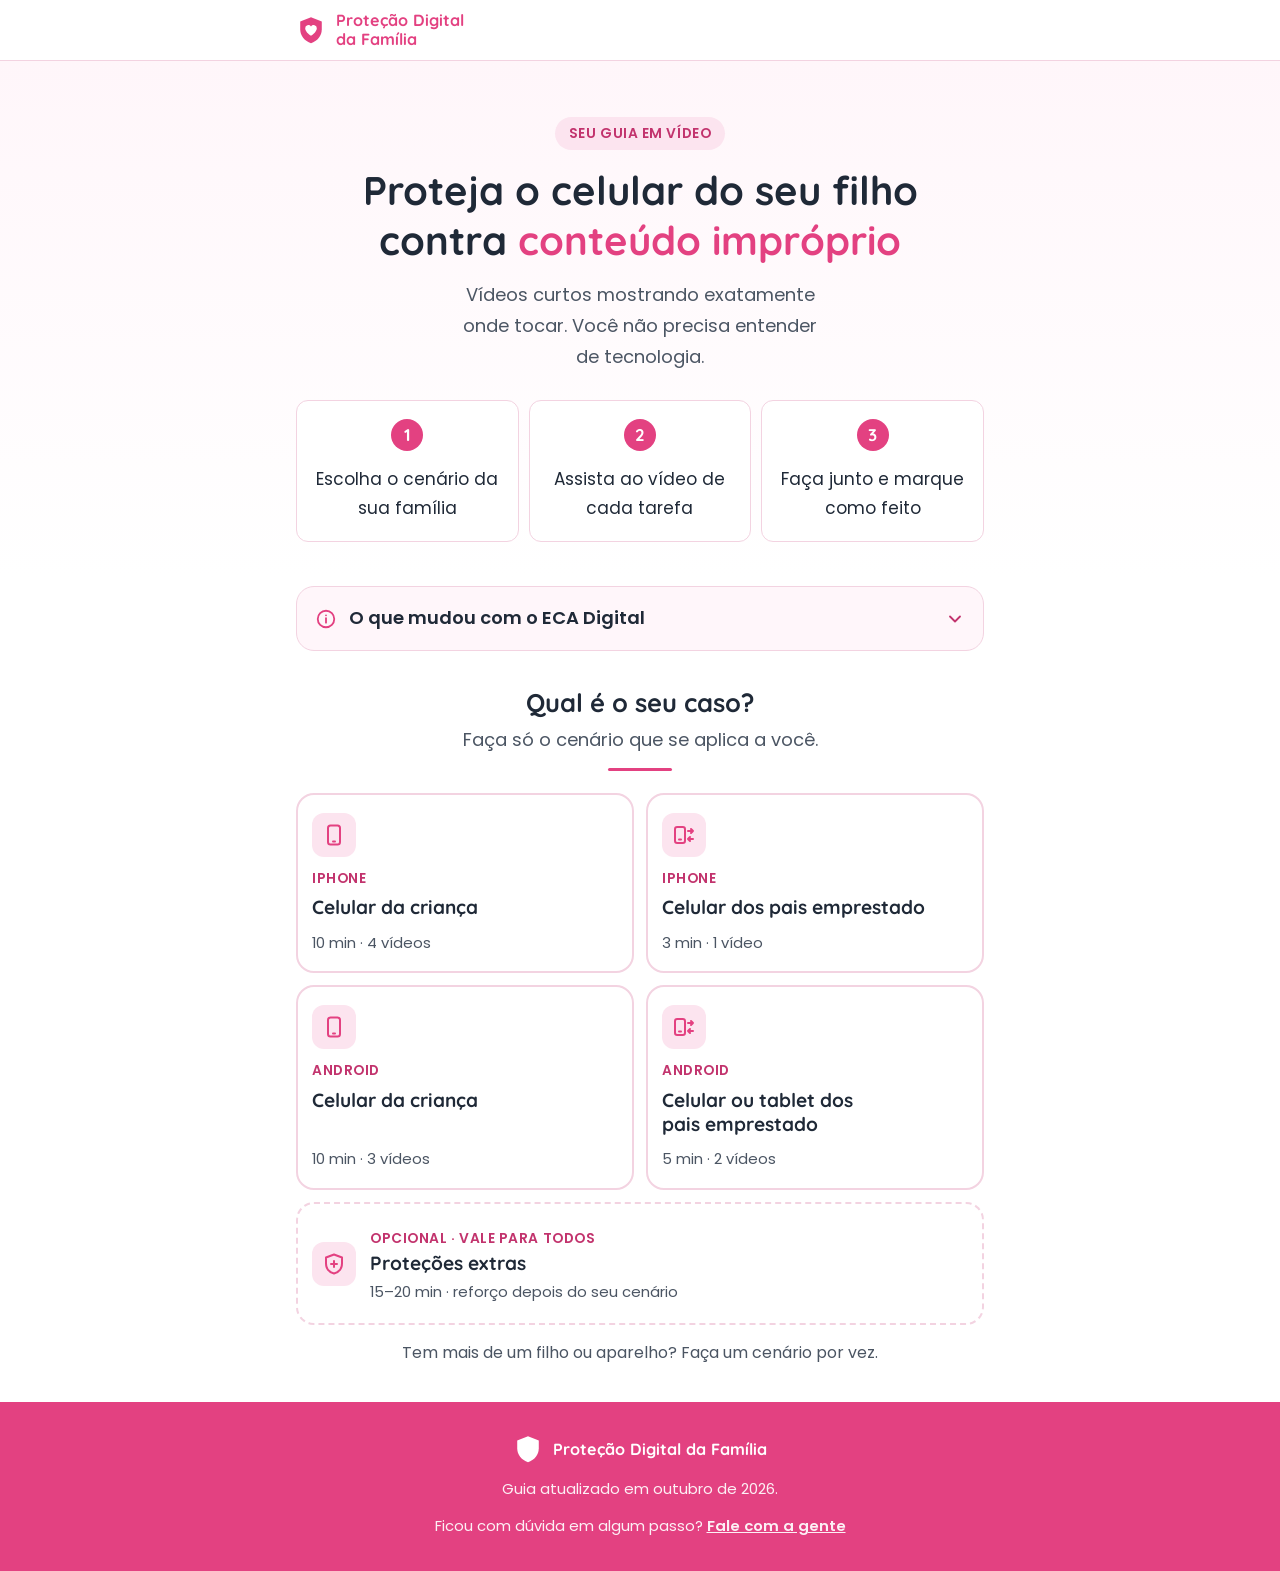
==== index.html @ d8b8e990 "reorganizando arquivos" ====
<!doctype html>
<html lang="pt-BR">
  <head>
    <meta charset="UTF-8" />
    <meta name="viewport" content="width=device-width, initial-scale=1.0" />
    <meta name="robots" content="noindex, nofollow" />
    <meta name="theme-color" content="#E34181" />
    <title>Proteção contra conteúdo impróprio no celular | Proteção Digital da Família</title>

    <script>
      document.documentElement.classList.add("js");
    </script>

    <link rel="preconnect" href="https://fonts.googleapis.com" />
    <link rel="preconnect" href="https://fonts.gstatic.com" crossorigin />
    <link
      href="https://fonts.googleapis.com/css2?family=Quicksand:wght@500;600;700&family=Poppins:wght@400;500;600&display=swap"
      rel="stylesheet"
    />
    <link rel="stylesheet" href="styles.css?v=2" />
  </head>

  <body>
    <!-- ======================================================
         Ícones (sprite) — usados via <use href="#i-...">
         ====================================================== -->
    <svg width="0" height="0" style="position: absolute" aria-hidden="true">
      <symbol id="i-marca" viewBox="0 0 32 32">
        <path d="M16 2.5 4.5 6.8v8.4c0 7.3 4.9 12.6 11.5 14.8 6.6-2.2 11.5-7.5 11.5-14.8V6.8L16 2.5z" fill="currentColor" />
        <path d="M16 22.2s-6.2-3.7-6.2-8a3.4 3.4 0 0 1 6.2-1.9 3.4 3.4 0 0 1 6.2 1.9c0 4.3-6.2 8-6.2 8z" fill="#fff" />
      </symbol>
      <symbol id="i-celular" viewBox="0 0 24 24" fill="none" stroke="currentColor" stroke-width="2" stroke-linecap="round" stroke-linejoin="round">
        <rect x="6" y="2.5" width="12" height="19" rx="2.5" /><path d="M11 18.5h2" />
      </symbol>
      <symbol id="i-emprestado" viewBox="0 0 24 24" fill="none" stroke="currentColor" stroke-width="2" stroke-linecap="round" stroke-linejoin="round">
        <rect x="3" y="4" width="10" height="16" rx="2.2" /><path d="M7 16.5h2" /><path d="M16 8h5m0 0-2-2m2 2-2 2" /><path d="M21 16h-5m0 0 2-2m-2 2 2 2" />
      </symbol>
      <symbol id="i-escudo-mais" viewBox="0 0 24 24" fill="none" stroke="currentColor" stroke-width="2" stroke-linecap="round" stroke-linejoin="round">
        <path d="M12 2.5 4 5.5v6c0 5 3.4 8.7 8 10 4.6-1.3 8-5 8-10v-6l-8-3z" /><path d="M12 9v6M9 12h6" />
      </symbol>
      <symbol id="i-escudo" viewBox="0 0 24 24" fill="none" stroke="currentColor" stroke-width="2" stroke-linecap="round" stroke-linejoin="round">
        <path d="M12 2.5 4 5.5v6c0 5 3.4 8.7 8 10 4.6-1.3 8-5 8-10v-6l-8-3z" /><path d="m8.8 12 2.2 2.2 4.2-4.4" />
      </symbol>
      <symbol id="i-relogio" viewBox="0 0 24 24" fill="none" stroke="currentColor" stroke-width="2" stroke-linecap="round" stroke-linejoin="round">
        <circle cx="12" cy="12" r="9" /><path d="M12 7v5l3 2" />
      </symbol>
      <symbol id="i-video" viewBox="0 0 24 24" fill="none" stroke="currentColor" stroke-width="2" stroke-linecap="round" stroke-linejoin="round">
        <rect x="3" y="5" width="13" height="14" rx="2.5" /><path d="m16 10 5-3v10l-5-3" />
      </symbol>
      <symbol id="i-check" viewBox="0 0 24 24" fill="none" stroke="currentColor" stroke-width="2.6" stroke-linecap="round" stroke-linejoin="round">
        <path d="M5 12.5l4.5 4.5L19 7.5" />
      </symbol>
      <symbol id="i-voltar" viewBox="0 0 24 24" fill="none" stroke="currentColor" stroke-width="2.2" stroke-linecap="round" stroke-linejoin="round">
        <path d="M15 18l-6-6 6-6" />
      </symbol>
      <symbol id="i-baixo" viewBox="0 0 24 24" fill="none" stroke="currentColor" stroke-width="2.2" stroke-linecap="round" stroke-linejoin="round">
        <path d="m6 9 6 6 6-6" />
      </symbol>
      <symbol id="i-direita" viewBox="0 0 24 24" fill="none" stroke="currentColor" stroke-width="2.2" stroke-linecap="round" stroke-linejoin="round">
        <path d="M5 12h14m0 0-6-6m6 6-6 6" />
      </symbol>
      <symbol id="i-info" viewBox="0 0 24 24" fill="none" stroke="currentColor" stroke-width="2" stroke-linecap="round" stroke-linejoin="round">
        <circle cx="12" cy="12" r="9" /><path d="M12 11v5M12 8h.01" />
      </symbol>
      <symbol id="i-alerta" viewBox="0 0 24 24" fill="none" stroke="currentColor" stroke-width="2" stroke-linecap="round" stroke-linejoin="round">
        <path d="M10.3 3.9 2.4 18a2 2 0 0 0 1.7 3h15.8a2 2 0 0 0 1.7-3L13.7 3.9a2 2 0 0 0-3.4 0z" /><path d="M12 9v4M12 17h.01" />
      </symbol>
      <symbol id="i-conversa" viewBox="0 0 24 24" fill="none" stroke="currentColor" stroke-width="2" stroke-linecap="round" stroke-linejoin="round">
        <path d="M21 12a8 8 0 0 1-11.6 7.1L4 20.5l1.4-5A8 8 0 1 1 21 12z" />
      </symbol>
      <symbol id="i-lista" viewBox="0 0 24 24" fill="none" stroke="currentColor" stroke-width="2" stroke-linecap="round" stroke-linejoin="round">
        <path d="M9 6h11M9 12h11M9 18h11" /><path d="m3.5 6 1 1 2-2M3.5 12l1 1 2-2M3.5 18l1 1 2-2" />
      </symbol>
    </svg>

    <!-- ======================================================
         Topo
         ====================================================== -->
    <header class="topo">
      <div class="container">
        <a class="marca" href="#inicio" aria-label="Proteção Digital da Família — início">
          <svg aria-hidden="true"><use href="#i-marca" /></svg>
          <span>Proteção Digital<br />da Família</span>
        </a>
        <a class="topo-link" href="#escolha">Trocar cenário</a>
      </div>
    </header>

    <main id="inicio">
      <!-- ======================================================
           Abertura
           ====================================================== -->
      <section class="abertura">
        <div class="container">
          <span class="selo">Seu guia em vídeo</span>
          <h1>Proteja o celular do seu filho contra <em>conteúdo impróprio</em></h1>
          <p class="lead">
            Vídeos curtos mostrando exatamente onde tocar. Você não precisa
            entender de tecnologia.
          </p>

          <ol class="como-funciona">
            <li><span class="num">1</span><span>Escolha o cenário da sua família</span></li>
            <li><span class="num">2</span><span>Assista ao vídeo de cada tarefa</span></li>
            <li><span class="num">3</span><span>Faça junto e marque como feito</span></li>
          </ol>
        </div>
      </section>

      <!-- ======================================================
           Nota ECA Digital
           ====================================================== -->
      <div class="container">
        <details class="nota">
          <summary>
            <svg class="ico" aria-hidden="true"><use href="#i-info" /></svg>
            O que mudou com o ECA Digital
            <svg class="seta" aria-hidden="true"><use href="#i-baixo" /></svg>
          </summary>
          <div class="nota-corpo">
            <p>
              Desde março de 2026, a Lei 15.211/2025 (ECA Digital) exige que
              lojas de apps e sistemas operacionais peçam a idade na criação da
              conta e obriguem a autorização dos pais para downloads feitos por
              menores.
            </p>
            <p>
              Por isso a Apple, o Google e os apps deste guia lançaram tantos
              controles novos. Os passos aqui já refletem essas mudanças, mas os
              menus continuam evoluindo. Se algo estiver diferente no seu
              aparelho, procure pelo nome da opção.
            </p>
          </div>
        </details>
      </div>

      <!-- ======================================================
           Escolha do cenário
           ====================================================== -->
      <section class="secao" id="escolha">
        <div class="container">
          <div class="secao-titulo">
            <h2>Qual é o seu caso?</h2>
            <p>Faça só o cenário que se aplica a você.</p>
            <div class="divisor"></div>
          </div>

          <nav class="cenarios" aria-label="Cenários">
            <a class="cenario-card" href="#iphone-crianca" aria-current="false">
              <span class="feito-tag">Concluído</span>
              <span class="aparelho"><svg aria-hidden="true"><use href="#i-celular" /></svg></span>
              <span class="rotulo">iPhone</span>
              <h3>Celular da criança</h3>
              <span class="meta">10 min · 4 vídeos</span>
            </a>
            <a class="cenario-card" href="#iphone-emprestado" aria-current="false">
              <span class="feito-tag">Concluído</span>
              <span class="aparelho"><svg aria-hidden="true"><use href="#i-emprestado" /></svg></span>
              <span class="rotulo">iPhone</span>
              <h3>Celular dos pais emprestado</h3>
              <span class="meta">3 min · 1 vídeo</span>
            </a>
            <a class="cenario-card" href="#android-crianca" aria-current="false">
              <span class="feito-tag">Concluído</span>
              <span class="aparelho"><svg aria-hidden="true"><use href="#i-celular" /></svg></span>
              <span class="rotulo">Android</span>
              <h3>Celular da criança</h3>
              <span class="meta">10 min · 3 vídeos</span>
            </a>
            <a class="cenario-card" href="#android-emprestado" aria-current="false">
              <span class="feito-tag">Concluído</span>
              <span class="aparelho"><svg aria-hidden="true"><use href="#i-emprestado" /></svg></span>
              <span class="rotulo">Android</span>
              <h3>Celular ou tablet dos pais emprestado</h3>
              <span class="meta">5 min · 2 vídeos</span>
            </a>
            <a class="cenario-card extras" href="#extras" aria-current="false">
              <span class="feito-tag">Concluído</span>
              <span class="aparelho"><svg aria-hidden="true"><use href="#i-escudo-mais" /></svg></span>
              <div>
                <span class="rotulo">Opcional · vale para todos</span>
                <h3>Proteções extras</h3>
                <span class="meta">15–20 min · reforço depois do seu cenário</span>
              </div>
            </a>
          </nav>

          <p class="dica-escolha">
            Tem mais de um filho ou aparelho? Faça um cenário por vez.
          </p>
        </div>
      </section>

      <!-- ======================================================
           CENÁRIO 1 — iPhone da criança
           ====================================================== -->
      <section class="cenario" id="iphone-crianca" aria-labelledby="t-c1">
        <div class="container">
          <div class="cenario-cabecalho">
            <a class="voltar" href="#escolha"><svg aria-hidden="true"><use href="#i-voltar" /></svg>Trocar de cenário</a>
            <p class="rotulo">Cenário 1 · iPhone</p>
            <h2 id="t-c1">O iPhone é da criança</h2>
            <div class="chips">
              <span class="chip"><svg aria-hidden="true"><use href="#i-relogio" /></svg>10 minutos</span>
              <span class="chip"><svg aria-hidden="true"><use href="#i-video" /></svg>4 vídeos</span>
            </div>
          </div>

          <div class="progresso">
            <div class="progresso-topo"><span>Seu progresso</span><span class="conta">0 de 4 tarefas</span></div>
            <div class="barra" role="progressbar" aria-label="Progresso do cenário" aria-valuemin="0" aria-valuemax="100" aria-valuenow="0"><span></span></div>
          </div>

          <div class="caixa protegido">
            <h3><svg aria-hidden="true"><use href="#i-escudo" /></svg>O que será protegido</h3>
            <ul class="lista-check">
              <li><strong>Navegador:</strong> Safari e qualquer outro instalado bloqueiam sites adultos, sem aba anônima</li>
              <li><strong>Navegador dentro de outros apps:</strong> links abertos por dentro de apps também são filtrados</li>
              <li><strong>App Store:</strong> só aparece o que é da faixa etária da criança</li>
              <li><strong>Mensagens, FaceTime, AirDrop e Fotos:</strong> nudez desfocada automaticamente</li>
              <li><strong>YouTube:</strong> só conteúdo que você aprovou</li>
            </ul>
          </div>

          <div class="tarefas">
            <!-- Tarefa 1 -->
            <article class="tarefa" data-id="c1-t1">
              <div class="tarefa-topo">
                <span class="tarefa-num">1</span>
                <div>
                  <h3>Ativar o Tempo de Uso como aparelho de criança</h3>
                  <p class="sub">No iPhone da criança</p>
                </div>
              </div>
              <div class="tarefa-corpo">
                <div class="video" data-video-id="" data-titulo="Ativar o Tempo de Uso"></div>
                <div>
                  <p class="caminho">Onde fica</p>
                  <div class="trilha"><span>Ajustes</span><i>›</i><span>Tempo de Uso</span></div>
                  <ol class="passos">
                    <li>Toque em <strong>Ativar Tempo de Uso</strong> › <strong>Continuar</strong> e escolha <strong>“Esse iPhone é de uma criança”</strong>.</li>
                    <li>Informe a idade da criança. O iPhone já aplica restrições automáticas para essa idade.</li>
                    <li>Crie um <strong>Código do Tempo de Uso</strong> diferente da senha de desbloqueio e informe o seu Apple ID para recuperação.</li>
                  </ol>
                  <div class="aviso">
                    <svg aria-hidden="true"><use href="#i-alerta" /></svg>
                    <span>Guarde o código num lugar que só você acessa. Se a criança souber, ela consegue desfazer tudo.</span>
                  </div>
                  <button class="btn-feito" type="button" aria-pressed="false">
                    <svg aria-hidden="true"><use href="#i-check" /></svg><span class="txt">Marcar como feito</span>
                  </button>
                </div>
              </div>
            </article>

            <!-- Tarefa 2 -->
            <article class="tarefa" data-id="c1-t2">
              <div class="tarefa-topo">
                <span class="tarefa-num">2</span>
                <div>
                  <h3>Bloquear sites adultos e limitar a App Store</h3>
                  <p class="sub">No iPhone da criança</p>
                </div>
              </div>
              <div class="tarefa-corpo">
                <div class="video" data-video-id="" data-titulo="Bloquear sites adultos e limitar a App Store"></div>
                <div>
                  <p class="caminho">Onde fica</p>
                  <div class="trilha"><span>Ajustes</span><i>›</i><span>Tempo de Uso</span><i>›</i><span>Restrições de Conteúdo e Privacidade</span></div>
                  <ol class="passos">
                    <li>Ative <strong>Restrições de Conteúdo e Privacidade</strong>.</li>
                    <li>Entre em <strong>Restrições de Conteúdo</strong> › <strong>Conteúdo da Web</strong> e escolha <strong>Limitar Sites Adultos</strong>. Isso também desativa a navegação privada e vale para o sistema todo.</li>
                    <li>Se quiser bloquear um site específico, adicione em <strong>Nunca Permitir</strong>.</li>
                    <li>Ainda em Restrições de Conteúdo, defina a classificação de <strong>Filmes, TV, Apps e Livros</strong> pela idade da criança.</li>
                  </ol>
                  <button class="btn-feito" type="button" aria-pressed="false">
                    <svg aria-hidden="true"><use href="#i-check" /></svg><span class="txt">Marcar como feito</span>
                  </button>
                </div>
              </div>
            </article>

            <!-- Tarefa 3 -->
            <article class="tarefa" data-id="c1-t3">
              <div class="tarefa-topo">
                <span class="tarefa-num">3</span>
                <div>
                  <h3>Confirmar a Segurança na Comunicação</h3>
                  <p class="sub">No iPhone da criança</p>
                </div>
              </div>
              <div class="tarefa-corpo">
                <div class="video" data-video-id="" data-titulo="Confirmar a Segurança na Comunicação"></div>
                <div>
                  <p class="caminho">Onde fica</p>
                  <div class="trilha"><span>Ajustes</span><i>›</i><span>Tempo de Uso</span><i>›</i><span>Segurança na Comunicação</span></div>
                  <ol class="passos">
                    <li>Confira se a opção está <strong>ativada</strong>. Ela já vem ligada para menores de 18 anos, mas vale confirmar.</li>
                    <li>Com ela ativa, fotos e vídeos com nudez chegam <strong>desfocados</strong> em Mensagens, FaceTime, AirDrop e Álbuns Compartilhados.</li>
                  </ol>
                  <p class="sub" style="margin-top: 12px">A análise acontece no próprio iPhone. Nenhuma imagem é enviada para a Apple.</p>
                  <button class="btn-feito" type="button" aria-pressed="false">
                    <svg aria-hidden="true"><use href="#i-check" /></svg><span class="txt">Marcar como feito</span>
                  </button>
                </div>
              </div>
            </article>

            <!-- Tarefa 4 -->
            <article class="tarefa" data-id="c1-t4">
              <div class="tarefa-topo">
                <span class="tarefa-num">4</span>
                <div>
                  <h3>Configurar o YouTube Kids</h3>
                  <p class="sub">Recomendado para crianças de 5 a 8 anos</p>
                </div>
              </div>
              <div class="tarefa-corpo">
                <div class="video" data-video-id="" data-titulo="Configurar o YouTube Kids no iPhone"></div>
                <div>
                  <p class="caminho">Onde fica</p>
                  <div class="trilha"><span>App YouTube Kids</span><i>›</i><span>Cadeado</span><i>›</i><span>Configurações</span></div>
                  <ol class="passos">
                    <li>Baixe o <strong>YouTube Kids</strong> e crie o perfil da criança ligado à sua conta Google.</li>
                    <li>Escolha o nível de conteúdo: <strong>Pré-escolar</strong> ou <strong>Crianças menores</strong>.</li>
                    <li>Toque no <strong>cadeado</strong> no rodapé e confirme com a senha da sua conta.</li>
                    <li>Ative <strong>Somente Conteúdo Aprovado</strong>.</li>
                    <li>Vá em <strong>Conteúdo Aprovado</strong>, toque em <strong>+</strong> e adicione os canais e vídeos que você conhece e confia.</li>
                  </ol>
                  <div class="aviso">
                    <svg aria-hidden="true"><use href="#i-alerta" /></svg>
                    <span>Não pule o último passo. Sem canais aprovados, a lista fica vazia e a criança não vê nada.</span>
                  </div>
                  <p class="sub" style="margin-top: 12px">
                    Se a criança usa o YouTube comum: toque no perfil › Configurações › ative o <strong>Modo Restrito</strong>. Repita em cada navegador que ela usar.
                  </p>
                  <button class="btn-feito" type="button" aria-pressed="false">
                    <svg aria-hidden="true"><use href="#i-check" /></svg><span class="txt">Marcar como feito</span>
                  </button>
                </div>
              </div>
            </article>
          </div>

          <div class="caixa checklist">
            <h3><svg aria-hidden="true"><use href="#i-lista" /></svg>Teste se funcionou</h3>
            <p>Leva 2 minutos. Marque cada teste depois de fazer.</p>
            <label class="teste"><input type="checkbox" data-id="c1-c1" /><span>Abra o Safari e pesquise um termo adulto. A página deve ser bloqueada.</span></label>
            <label class="teste"><input type="checkbox" data-id="c1-c2" /><span>Se houver outro navegador instalado (ex.: Chrome), faça o mesmo teste nele.</span></label>
            <label class="teste"><input type="checkbox" data-id="c1-c3" /><span>Abra o YouTube e confira se só aparece conteúdo aprovado ou restrito.</span></label>
            <label class="teste"><input type="checkbox" data-id="c1-c4" /><span>Abra a App Store e veja se os apps estão limitados pela idade.</span></label>
            <label class="teste"><input type="checkbox" data-id="c1-c5" /><span>Confirme que o Código do Tempo de Uso está guardado só com você.</span></label>
          </div>

          <div class="caixa conversa">
            <h3><svg aria-hidden="true"><use href="#i-conversa" /></svg>O que isso não resolve sozinho</h3>
            <p>Nenhum filtro é 100% infalível. A configuração reduz muito o risco, mas não substitui a conversa. Uma frase simples já abre o caminho:</p>
            <p class="fala">“Se um dia aparecer alguma coisa estranha na tela, você não fez nada de errado. É só me mostrar, tá?”</p>
            <p>Assim a criança não sente que precisa esconder algo que escapou do filtro.</p>
          </div>

          <div class="parabens" role="status">
            <h3>iPhone protegido!</h3>
            <p>Você concluiu todas as tarefas deste cenário.</p>
          </div>

          <div class="proximo">
            <a class="btn" href="#extras">Ver proteções extras<svg aria-hidden="true"><use href="#i-direita" /></svg></a>
            <p>Opcional: reforça a proteção em assistentes de voz, apps de IA e mais.</p>
          </div>
        </div>
      </section>

      <!-- ======================================================
           CENÁRIO 2 — iPhone dos pais emprestado
           ====================================================== -->
      <section class="cenario" id="iphone-emprestado" aria-labelledby="t-c2">
        <div class="container">
          <div class="cenario-cabecalho">
            <a class="voltar" href="#escolha"><svg aria-hidden="true"><use href="#i-voltar" /></svg>Trocar de cenário</a>
            <p class="rotulo">Cenário 2 · iPhone</p>
            <h2 id="t-c2">A criança usa o seu iPhone de vez em quando</h2>
            <div class="chips">
              <span class="chip"><svg aria-hidden="true"><use href="#i-relogio" /></svg>3 minutos</span>
              <span class="chip"><svg aria-hidden="true"><use href="#i-video" /></svg>1 vídeo</span>
            </div>
          </div>

          <div class="progresso">
            <div class="progresso-topo"><span>Seu progresso</span><span class="conta">0 de 1 tarefa</span></div>
            <div class="barra" role="progressbar" aria-label="Progresso do cenário" aria-valuemin="0" aria-valuemax="100" aria-valuenow="0"><span></span></div>
          </div>

          <div class="caixa protegido">
            <h3><svg aria-hidden="true"><use href="#i-escudo" /></svg>O que será protegido</h3>
            <ul class="lista-check">
              <li>A criança fica <strong>travada dentro de um único app</strong> e não consegue sair navegando pelo resto do seu celular.</li>
            </ul>
          </div>

          <div class="tarefas">
            <article class="tarefa" data-id="c2-t1">
              <div class="tarefa-topo">
                <span class="tarefa-num">1</span>
                <div>
                  <h3>Ativar e usar o Acesso Guiado</h3>
                  <p class="sub">No seu iPhone</p>
                </div>
              </div>
              <div class="tarefa-corpo">
                <div class="video" data-video-id="" data-titulo="Ativar e usar o Acesso Guiado"></div>
                <div>
                  <p class="caminho">Onde fica</p>
                  <div class="trilha"><span>Ajustes</span><i>›</i><span>Acessibilidade</span><i>›</i><span>Acesso Guiado</span></div>
                  <ol class="passos">
                    <li>Ative o <strong>Acesso Guiado</strong> e defina um código.</li>
                    <li>Abra o app que a criança vai usar (ex.: YouTube Kids já configurado).</li>
                    <li>Aperte o <strong>botão lateral 3 vezes</strong> e toque em <strong>Iniciar</strong>. Pronto: o iPhone fica preso naquele app.</li>
                    <li>Para sair, aperte o botão lateral 3 vezes de novo e digite o código.</li>
                  </ol>
                  <div class="aviso">
                    <svg aria-hidden="true"><use href="#i-alerta" /></svg>
                    <span>Escolha um app já configurado com segurança, nunca o YouTube comum sem filtro.</span>
                  </div>
                  <button class="btn-feito" type="button" aria-pressed="false">
                    <svg aria-hidden="true"><use href="#i-check" /></svg><span class="txt">Marcar como feito</span>
                  </button>
                </div>
              </div>
            </article>
          </div>

          <div class="caixa checklist">
            <h3><svg aria-hidden="true"><use href="#i-lista" /></svg>Teste se funcionou</h3>
            <p>Marque cada teste depois de fazer.</p>
            <label class="teste"><input type="checkbox" data-id="c2-c1" /><span>Com o Acesso Guiado ligado, tente sair do app pelo botão ou pelo gesto. Ele não deve sair.</span></label>
            <label class="teste"><input type="checkbox" data-id="c2-c2" /><span>Confira se o app escolhido já está com o conteúdo filtrado.</span></label>
          </div>

          <div class="caixa conversa">
            <h3><svg aria-hidden="true"><use href="#i-conversa" /></svg>O que isso não resolve sozinho</h3>
            <p>O Acesso Guiado impede a criança de trocar de app, mas não filtra o que aparece dentro do app escolhido. Por isso ele só protege de verdade quando o app já está configurado, como o YouTube Kids do Cenário 1.</p>
          </div>

          <div class="caixa dica">
            <h3><svg aria-hidden="true"><use href="#i-info" /></svg>Antes de emprestar</h3>
            <p>Avise a criança do combinado. Assim ela não estranha quando o celular não deixar sair do app:</p>
            <p class="fala">“Vou deixar só esse joguinho aberto pra você, tá? Se quiser outra coisa, me chama.”</p>
          </div>

          <div class="parabens" role="status">
            <h3>Pronto para emprestar!</h3>
            <p>Você concluiu a tarefa deste cenário.</p>
          </div>

          <div class="proximo">
            <a class="btn" href="#extras">Ver proteções extras<svg aria-hidden="true"><use href="#i-direita" /></svg></a>
            <p>Opcional: reforça a proteção em assistentes de voz, apps de IA e mais.</p>
          </div>
        </div>
      </section>

      <!-- ======================================================
           CENÁRIO 3 — Android da criança
           ====================================================== -->
      <section class="cenario" id="android-crianca" aria-labelledby="t-c3">
        <div class="container">
          <div class="cenario-cabecalho">
            <a class="voltar" href="#escolha"><svg aria-hidden="true"><use href="#i-voltar" /></svg>Trocar de cenário</a>
            <p class="rotulo">Cenário 3 · Android</p>
            <h2 id="t-c3">O Android é da criança</h2>
            <div class="chips">
              <span class="chip"><svg aria-hidden="true"><use href="#i-relogio" /></svg>10 minutos</span>
              <span class="chip"><svg aria-hidden="true"><use href="#i-video" /></svg>3 vídeos</span>
            </div>
          </div>

          <div class="progresso">
            <div class="progresso-topo"><span>Seu progresso</span><span class="conta">0 de 3 tarefas</span></div>
            <div class="barra" role="progressbar" aria-label="Progresso do cenário" aria-valuemin="0" aria-valuemax="100" aria-valuenow="0"><span></span></div>
          </div>

          <div class="caixa protegido">
            <h3><svg aria-hidden="true"><use href="#i-escudo" /></svg>O que será protegido</h3>
            <ul class="lista-check">
              <li><strong>Chrome:</strong> bloqueia sites explícitos</li>
              <li><strong>Busca do Google:</strong> SafeSearch travado</li>
              <li><strong>Play Store:</strong> classificação por idade e sua aprovação para cada download</li>
              <li><strong>YouTube:</strong> só conteúdo que você aprovou</li>
            </ul>
          </div>

          <div class="tarefas">
            <article class="tarefa" data-id="c3-t1">
              <div class="tarefa-topo">
                <span class="tarefa-num">1</span>
                <div>
                  <h3>Ligar o celular da criança ao Family Link</h3>
                  <p class="sub">No Android da criança</p>
                </div>
              </div>
              <div class="tarefa-corpo">
                <div class="video" data-video-id="" data-titulo="Ligar o celular da criança ao Family Link"></div>
                <div>
                  <p class="caminho">Onde fica</p>
                  <div class="trilha"><span>Configurações</span><i>›</i><span>Google</span><i>›</i><span>Controles da família</span></div>
                  <ol class="passos">
                    <li>Toque em <strong>Vamos começar</strong>.</li>
                    <li>Siga as telas para ligar a conta Google da criança ao seu grupo familiar.</li>
                    <li>No seu celular, instale o app <strong>Family Link</strong> e confirme a ligação.</li>
                  </ol>
                  <button class="btn-feito" type="button" aria-pressed="false">
                    <svg aria-hidden="true"><use href="#i-check" /></svg><span class="txt">Marcar como feito</span>
                  </button>
                </div>
              </div>
            </article>

            <article class="tarefa" data-id="c3-t2">
              <div class="tarefa-topo">
                <span class="tarefa-num">2</span>
                <div>
                  <h3>Filtrar o Chrome, a busca e a Play Store</h3>
                  <p class="sub">No seu celular, pelo app Family Link</p>
                </div>
              </div>
              <div class="tarefa-corpo">
                <div class="video" data-video-id="" data-titulo="Filtrar o Chrome, a busca e a Play Store"></div>
                <div>
                  <p class="caminho">Onde fica</p>
                  <div class="trilha"><span>Family Link</span><i>›</i><span>[nome da criança]</span><i>›</i><span>Controles</span></div>
                  <ol class="passos">
                    <li>Em <strong>Chrome e Web</strong>, escolha <strong>Tentar bloquear sites explícitos</strong>. Se preferir mais controle, use <strong>Aprovar apenas sites específicos</strong>.</li>
                    <li>O <strong>SafeSearch</strong> já vem ligado e travado em contas supervisionadas. Só você consegue desligar.</li>
                    <li>Em <strong>Google Play</strong>, defina a classificação máxima pela idade e ative a <strong>aprovação obrigatória</strong> para downloads.</li>
                  </ol>
                  <button class="btn-feito" type="button" aria-pressed="false">
                    <svg aria-hidden="true"><use href="#i-check" /></svg><span class="txt">Marcar como feito</span>
                  </button>
                </div>
              </div>
            </article>

            <article class="tarefa" data-id="c3-t3">
              <div class="tarefa-topo">
                <span class="tarefa-num">3</span>
                <div>
                  <h3>Configurar o YouTube Kids</h3>
                  <p class="sub">Recomendado para crianças de 5 a 8 anos</p>
                </div>
              </div>
              <div class="tarefa-corpo">
                <div class="video" data-video-id="" data-titulo="Configurar o YouTube Kids no Android"></div>
                <div>
                  <p class="caminho">Onde fica</p>
                  <div class="trilha"><span>App YouTube Kids</span><i>›</i><span>Cadeado</span><i>›</i><span>Configurações</span></div>
                  <ol class="passos">
                    <li>Baixe o <strong>YouTube Kids</strong> e crie o perfil da criança ligado à sua conta Google.</li>
                    <li>Escolha o nível de conteúdo: <strong>Pré-escolar</strong> ou <strong>Crianças menores</strong>.</li>
                    <li>Toque no <strong>cadeado</strong> no rodapé e confirme com a senha da sua conta.</li>
                    <li>Ative <strong>Somente Conteúdo Aprovado</strong>.</li>
                    <li>Vá em <strong>Conteúdo Aprovado</strong>, toque em <strong>+</strong> e adicione os canais e vídeos que você conhece e confia.</li>
                  </ol>
                  <div class="aviso">
                    <svg aria-hidden="true"><use href="#i-alerta" /></svg>
                    <span>Não pule o último passo. Sem canais aprovados, a lista fica vazia e a criança não vê nada.</span>
                  </div>
                  <p class="sub" style="margin-top: 12px">
                    Se a criança usa o YouTube comum: toque no perfil › Configurações › ative o <strong>Modo Restrito</strong>.
                  </p>
                  <button class="btn-feito" type="button" aria-pressed="false">
                    <svg aria-hidden="true"><use href="#i-check" /></svg><span class="txt">Marcar como feito</span>
                  </button>
                </div>
              </div>
            </article>
          </div>

          <div class="caixa checklist">
            <h3><svg aria-hidden="true"><use href="#i-lista" /></svg>Teste se funcionou</h3>
            <p>Leva 2 minutos. Marque cada teste depois de fazer.</p>
            <label class="teste"><input type="checkbox" data-id="c3-c1" /><span>Abra o Chrome e pesquise um termo adulto. A página deve ser bloqueada.</span></label>
            <label class="teste"><input type="checkbox" data-id="c3-c2" /><span>Abra o YouTube e confira se só aparece conteúdo aprovado ou restrito.</span></label>
            <label class="teste"><input type="checkbox" data-id="c3-c3" /><span>Tente baixar na Play Store um app para maiores. Deve pedir a sua aprovação.</span></label>
          </div>

          <div class="caixa conversa">
            <h3><svg aria-hidden="true"><use href="#i-conversa" /></svg>O que isso não resolve sozinho</h3>
            <p>Nenhum filtro é 100% infalível. A configuração reduz muito o risco, mas não substitui a conversa. Uma frase simples já abre o caminho:</p>
            <p class="fala">“Se um dia aparecer alguma coisa estranha na tela, você não fez nada de errado. É só me mostrar, tá?”</p>
          </div>

          <div class="parabens" role="status">
            <h3>Android protegido!</h3>
            <p>Você concluiu todas as tarefas deste cenário.</p>
          </div>

          <div class="proximo">
            <a class="btn" href="#extras">Ver proteções extras<svg aria-hidden="true"><use href="#i-direita" /></svg></a>
            <p>Opcional: reforça a proteção em assistentes de voz, apps de IA e mais.</p>
          </div>
        </div>
      </section>

      <!-- ======================================================
           CENÁRIO 4 — Android dos pais emprestado
           ====================================================== -->
      <section class="cenario" id="android-emprestado" aria-labelledby="t-c4">
        <div class="container">
          <div class="cenario-cabecalho">
            <a class="voltar" href="#escolha"><svg aria-hidden="true"><use href="#i-voltar" /></svg>Trocar de cenário</a>
            <p class="rotulo">Cenário 4 · Android</p>
            <h2 id="t-c4">A criança usa o seu Android de vez em quando</h2>
            <div class="chips">
              <span class="chip"><svg aria-hidden="true"><use href="#i-relogio" /></svg>5 minutos</span>
              <span class="chip"><svg aria-hidden="true"><use href="#i-video" /></svg>2 vídeos</span>
            </div>
          </div>

          <div class="progresso">
            <div class="progresso-topo"><span>Seu progresso</span><span class="conta">0 de 2 tarefas</span></div>
            <div class="barra" role="progressbar" aria-label="Progresso do cenário" aria-valuemin="0" aria-valuemax="100" aria-valuenow="0"><span></span></div>
          </div>

          <div class="caixa protegido">
            <h3><svg aria-hidden="true"><use href="#i-escudo" /></svg>O que será protegido</h3>
            <ul class="lista-check">
              <li><strong>No celular:</strong> a criança fica travada dentro de um único app.</li>
              <li><strong>No tablet:</strong> a criança usa um espaço infantil com conteúdo escolhido.</li>
            </ul>
          </div>

          <div class="tarefas">
            <article class="tarefa" data-id="c4-t1">
              <div class="tarefa-topo">
                <span class="tarefa-num">1</span>
                <div>
                  <h3>Fixar um app na tela</h3>
                  <p class="sub"><span class="plataforma">Celular</span>No seu Android</p>
                </div>
              </div>
              <div class="tarefa-corpo">
                <div class="video" data-video-id="" data-titulo="Fixar um app na tela do Android"></div>
                <div>
                  <p class="caminho">Onde fica</p>
                  <div class="trilha"><span>Configurações</span><i>›</i><span>Segurança</span><i>›</i><span>Fixar app</span></div>
                  <ol class="passos">
                    <li>Ative <strong>Fixar app</strong> (em alguns aparelhos o nome é <strong>Fixação de tela</strong>). Ligue também a opção de pedir o PIN para desafixar.</li>
                    <li>Abra o app que a criança vai usar (ex.: YouTube Kids já configurado).</li>
                    <li>Abra os <strong>apps recentes</strong>, toque no ícone do app e escolha <strong>Fixar</strong>.</li>
                    <li>Para desafixar, segure <strong>Voltar</strong> e <strong>apps recentes</strong> juntos e digite o PIN.</li>
                  </ol>
                  <div class="aviso">
                    <svg aria-hidden="true"><use href="#i-alerta" /></svg>
                    <span>O nome do menu e o gesto de “apps recentes” mudam conforme a marca do celular. Se não achar, procure “fixar” na busca das Configurações.</span>
                  </div>
                  <button class="btn-feito" type="button" aria-pressed="false">
                    <svg aria-hidden="true"><use href="#i-check" /></svg><span class="txt">Marcar como feito</span>
                  </button>
                </div>
              </div>
            </article>

            <article class="tarefa" data-id="c4-t2">
              <div class="tarefa-topo">
                <span class="tarefa-num">2</span>
                <div>
                  <h3>Ativar o Google Kids Space</h3>
                  <p class="sub"><span class="plataforma">Tablet</span>Só em tablets compatíveis</p>
                </div>
              </div>
              <div class="tarefa-corpo">
                <div class="video" data-video-id="" data-titulo="Ativar o Google Kids Space no tablet"></div>
                <div>
                  <ol class="passos">
                    <li>Ative o <strong>Kids Space</strong> no tablet e escolha a conta da criança.</li>
                    <li>Selecione os apps, livros e vídeos que ela pode acessar.</li>
                    <li>O Kids Space é gerenciado pelo Family Link, então os limites valem também por lá.</li>
                  </ol>
                  <button class="btn-feito" type="button" aria-pressed="false">
                    <svg aria-hidden="true"><use href="#i-check" /></svg><span class="txt">Marcar como feito</span>
                  </button>
                </div>
              </div>
            </article>
          </div>

          <div class="caixa checklist">
            <h3><svg aria-hidden="true"><use href="#i-lista" /></svg>Teste se funcionou</h3>
            <p>Marque cada teste depois de fazer.</p>
            <label class="teste"><input type="checkbox" data-id="c4-c1" /><span>Com o app fixado, tente trocar de app. Não deve sair sem o PIN.</span></label>
            <label class="teste"><input type="checkbox" data-id="c4-c2" /><span>Confira se o app escolhido já está com o conteúdo filtrado.</span></label>
          </div>

          <div class="caixa conversa">
            <h3><svg aria-hidden="true"><use href="#i-conversa" /></svg>O que isso não resolve sozinho</h3>
            <p>Fixar o app trava a troca de app, mas não filtra o conteúdo dentro dele. Escolha e configure bem o app antes de fixar.</p>
          </div>

          <div class="parabens" role="status">
            <h3>Pronto para emprestar!</h3>
            <p>Você concluiu todas as tarefas deste cenário.</p>
          </div>

          <div class="proximo">
            <a class="btn" href="#extras">Ver proteções extras<svg aria-hidden="true"><use href="#i-direita" /></svg></a>
            <p>Opcional: reforça a proteção em assistentes de voz, apps de IA e mais.</p>
          </div>
        </div>
      </section>

      <!-- ======================================================
           PROTEÇÕES EXTRAS
           ====================================================== -->
      <section class="cenario" id="extras" aria-labelledby="t-ex">
        <div class="container">
          <div class="cenario-cabecalho">
            <a class="voltar" href="#escolha"><svg aria-hidden="true"><use href="#i-voltar" /></svg>Voltar aos cenários</a>
            <p class="rotulo">Opcional · vale para todos</p>
            <h2 id="t-ex">Proteções extras</h2>
            <div class="chips">
              <span class="chip"><svg aria-hidden="true"><use href="#i-relogio" /></svg>15–20 minutos</span>
              <span class="chip"><svg aria-hidden="true"><use href="#i-video" /></svg>6 vídeos</span>
            </div>
          </div>

          <div class="progresso">
            <div class="progresso-topo"><span>Seu progresso</span><span class="conta">0 de 6 tarefas</span></div>
            <div class="barra" role="progressbar" aria-label="Progresso das proteções extras" aria-valuemin="0" aria-valuemax="100" aria-valuenow="0"><span></span></div>
          </div>

          <div class="caixa protegido">
            <h3><svg aria-hidden="true"><use href="#i-escudo" /></svg>O que será protegido</h3>
            <ul class="lista-check">
              <li><strong>Internet do Android:</strong> filtro de sites no Wi-Fi e nos dados móveis</li>
              <li><strong>Apps novos:</strong> a criança não consegue instalar outro navegador para fugir do filtro</li>
              <li><strong>Assistentes de voz:</strong> Alexa e Google Assistente em modo infantil</li>
              <li><strong>Apps de IA e de “personagem”:</strong> bloqueados</li>
              <li><strong>TikTok e Pinterest:</strong> buscas e navegador embutido fora do filtro</li>
            </ul>
          </div>

          <h3 class="tarefas-titulo">Fechar as portas de fuga</h3>
          <div class="tarefas">
            <article class="tarefa" data-id="ex-t1">
              <div class="tarefa-topo">
                <span class="tarefa-num">1</span>
                <div>
                  <h3>Ativar o DNS Privado com filtro</h3>
                  <p class="sub"><span class="plataforma">Android</span>No aparelho da criança</p>
                </div>
              </div>
              <div class="tarefa-corpo">
                <div class="video" data-video-id="" data-titulo="Ativar o DNS Privado com filtro no Android"></div>
                <div>
                  <p class="caminho">Onde fica</p>
                  <div class="trilha"><span>Configurações</span><i>›</i><span>Rede</span><i>›</i><span>DNS Privado</span></div>
                  <ol class="passos">
                    <li>Escolha <strong>Nome do host do provedor de DNS privado</strong>.</li>
                    <li>Digite exatamente: <strong>family-filter-dns.cleanbrowsing.org</strong></li>
                    <li>Toque em <strong>Salvar</strong>. O filtro passa a valer no Wi-Fi e nos dados móveis.</li>
                  </ol>
                  <div class="aviso">
                    <svg aria-hidden="true"><use href="#i-info" /></svg>
                    <span>O DNS filtra sites inteiros. Ele não impede VPNs nem conteúdo impróprio dentro de um site permitido. É um reforço, não a proteção principal.</span>
                  </div>
                  <button class="btn-feito" type="button" aria-pressed="false">
                    <svg aria-hidden="true"><use href="#i-check" /></svg><span class="txt">Marcar como feito</span>
                  </button>
                </div>
              </div>
            </article>

            <article class="tarefa" data-id="ex-t2">
              <div class="tarefa-topo">
                <span class="tarefa-num">2</span>
                <div>
                  <h3>Impedir a instalação de apps novos</h3>
                  <p class="sub"><span class="plataforma">Android</span>No aparelho da criança e no Family Link</p>
                </div>
              </div>
              <div class="tarefa-corpo">
                <div class="video" data-video-id="" data-titulo="Impedir a instalação de apps novos no Android"></div>
                <div>
                  <p class="caminho">Onde fica</p>
                  <div class="trilha"><span>Configurações</span><i>›</i><span>Apps</span><i>›</i><span>Acesso especial</span></div>
                  <ol class="passos">
                    <li>Em <strong>Instalar apps desconhecidos</strong>, deixe <strong>desativado</strong> para todos os apps.</li>
                    <li>No Family Link: <strong>Google Play</strong> › <strong>Aprovação necessária para</strong> › <strong>Todo o conteúdo</strong>.</li>
                  </ol>
                  <button class="btn-feito" type="button" aria-pressed="false">
                    <svg aria-hidden="true"><use href="#i-check" /></svg><span class="txt">Marcar como feito</span>
                  </button>
                </div>
              </div>
            </article>

            <article class="tarefa" data-id="ex-t3">
              <div class="tarefa-topo">
                <span class="tarefa-num">3</span>
                <div>
                  <h3>Impedir a instalação de apps novos</h3>
                  <p class="sub"><span class="plataforma">iPhone</span>No iPhone da criança</p>
                </div>
              </div>
              <div class="tarefa-corpo">
                <div class="video" data-video-id="" data-titulo="Impedir a instalação de apps novos no iPhone"></div>
                <div>
                  <p class="caminho">Onde fica</p>
                  <div class="trilha"><span>Ajustes</span><i>›</i><span>Tempo de Uso</span><i>›</i><span>Restrições de Conteúdo e Privacidade</span></div>
                  <ol class="passos">
                    <li>Entre em <strong>Compras no iTunes e App Store</strong>.</li>
                    <li>Em <strong>Instalar Apps</strong>, escolha <strong>Não Permitir</strong>.</li>
                  </ol>
                  <button class="btn-feito" type="button" aria-pressed="false">
                    <svg aria-hidden="true"><use href="#i-check" /></svg><span class="txt">Marcar como feito</span>
                  </button>
                </div>
              </div>
            </article>
          </div>

          <h3 class="tarefas-titulo">Apps e assistentes</h3>
          <div class="tarefas">
            <article class="tarefa" data-id="ex-t4">
              <div class="tarefa-topo">
                <span class="tarefa-num">4</span>
                <div>
                  <h3>Colocar os assistentes de voz em modo infantil</h3>
                  <p class="sub"><span class="plataforma">Alexa</span><span class="plataforma">Google</span></p>
                </div>
              </div>
              <div class="tarefa-corpo">
                <div class="video" data-video-id="" data-titulo="Modo infantil nos assistentes de voz"></div>
                <div>
                  <p>Alexa e Google Assistente respondem a buscas por voz sem filtro e podem tocar músicas explícitas.</p>
                  <ol class="passos" style="margin-top: 14px">
                    <li><strong>Alexa:</strong> ative o <strong>Modo Infantil (Amazon Kids)</strong> no app Alexa.</li>
                    <li><strong>Google Assistente:</strong> ajuste os controles pelo <strong>Family Link</strong>.</li>
                  </ol>
                  <button class="btn-feito" type="button" aria-pressed="false">
                    <svg aria-hidden="true"><use href="#i-check" /></svg><span class="txt">Marcar como feito</span>
                  </button>
                </div>
              </div>
            </article>

            <article class="tarefa" data-id="ex-t5">
              <div class="tarefa-topo">
                <span class="tarefa-num">5</span>
                <div>
                  <h3>Bloquear apps de IA de “personagem”</h3>
                  <p class="sub"><span class="plataforma">iPhone</span><span class="plataforma">Android</span></p>
                </div>
              </div>
              <div class="tarefa-corpo">
                <div class="video" data-video-id="" data-titulo="Bloquear apps de IA de personagem"></div>
                <div>
                  <p>O maior risco não é o ChatGPT. São os apps de “personagem” ou “namorado(a) virtual”, como Character.AI e Talkie: conversa aberta, sem filtro e sem verificação de idade confiável.</p>
                  <ol class="passos" style="margin-top: 14px">
                    <li>Bloqueie esses apps pelo <strong>Tempo de Uso</strong> (iPhone) ou pelo <strong>Family Link</strong> (Android).</li>
                    <li>Com a aprovação de downloads ligada, a criança também não consegue instalá-los sem você.</li>
                  </ol>
                  <div class="aviso">
                    <svg aria-hidden="true"><use href="#i-info" /></svg>
                    <span>A Meta AI, dentro do WhatsApp e do Instagram, vem ativada no Brasil e hoje não pode ser desligada sozinha. A única proteção real é controlar o acesso a esses apps.</span>
                  </div>
                  <button class="btn-feito" type="button" aria-pressed="false">
                    <svg aria-hidden="true"><use href="#i-check" /></svg><span class="txt">Marcar como feito</span>
                  </button>
                </div>
              </div>
            </article>

            <article class="tarefa" data-id="ex-t6">
              <div class="tarefa-topo">
                <span class="tarefa-num">6</span>
                <div>
                  <h3>Cuidar do TikTok e do Pinterest</h3>
                  <p class="sub"><span class="plataforma">iPhone</span><span class="plataforma">Android</span></p>
                </div>
              </div>
              <div class="tarefa-corpo">
                <div class="video" data-video-id="" data-titulo="Cuidar do TikTok e do Pinterest"></div>
                <div>
                  <p>Esses apps têm busca de vídeos e imagens e um navegador próprio, que ficam fora do filtro do Safari e do Chrome.</p>
                  <ol class="passos" style="margin-top: 14px">
                    <li>Bloqueie os dois pelo mesmo caminho da tarefa anterior.</li>
                    <li>Ou confirme que eles não estão entre os apps que a criança usa.</li>
                  </ol>
                  <button class="btn-feito" type="button" aria-pressed="false">
                    <svg aria-hidden="true"><use href="#i-check" /></svg><span class="txt">Marcar como feito</span>
                  </button>
                </div>
              </div>
            </article>
          </div>

          <div class="parabens" role="status">
            <h3>Proteção reforçada!</h3>
            <p>Você concluiu todas as proteções extras.</p>
          </div>
        </div>
      </section>
    </main>

    <!-- ======================================================
         Rodapé
         ====================================================== -->
    <footer class="rodape">
      <div class="container">
        <a class="marca" href="#inicio">
          <svg aria-hidden="true"><use href="#i-marca" /></svg>
          <span>Proteção Digital da Família</span>
        </a>
        <p>Guia atualizado em outubro de 2026.</p>
        <p>Ficou com dúvida em algum passo? <a href="#">Fale com a gente</a></p>
      </div>
    </footer>

    <script src="app.js?v=1"></script>
  </body>
</html>
---- styles.css ----
/* ==========================================================
   Proteção Digital da Família — página do produto
   Paleta da marca: branco + rosa (#E34181)
   ========================================================== */

:root {
  /* Marca */
  --rosa: #e34181;
  --rosa-escuro: #c2336d; /* texto pequeno em rosa (contraste AA) */
  --rosa-claro: #fce4ef;
  --rosa-suave: #fff6fa;
  --branco: #ffffff;

  /* Neutros */
  --texto: #1f2937;
  --texto-suave: #4b5563;
  --borda: #f3d3e1;
  --borda-neutra: #e5e7eb;

  /* Estado "feito" */
  --verde: #16a34a;
  --verde-claro: #ecfdf3;

  /* Alerta */
  --ambar: #92400e;
  --ambar-claro: #fff7ed;

  --raio: 18px;
  --raio-sm: 12px;
  --sombra: 0 6px 24px rgba(227, 65, 129, 0.1);
  --sombra-forte: 0 12px 36px rgba(227, 65, 129, 0.18);

  --largura: 720px;
}

*,
*::before,
*::after {
  box-sizing: border-box;
}

html {
  font-size: 16px;
  scroll-behavior: smooth;
  scroll-padding-top: 76px;
}
@media (min-width: 768px) {
  html {
    font-size: 17px;
  }
}

body {
  margin: 0;
  background: var(--branco);
  color: var(--texto);
  font-family: "Poppins", system-ui, sans-serif;
  font-size: 1.0625rem;
  line-height: 1.7;
  -webkit-font-smoothing: antialiased;
}

h1,
h2,
h3,
h4,
.display {
  font-family: "Quicksand", system-ui, sans-serif;
  line-height: 1.25;
  margin: 0;
  text-wrap: balance;
}

p {
  margin: 0;
}

a {
  color: var(--rosa-escuro);
}

button {
  font: inherit;
  cursor: pointer;
}

.container {
  width: 100%;
  max-width: var(--largura);
  margin: 0 auto;
  padding: 0 16px;
}

.sr-only {
  position: absolute;
  width: 1px;
  height: 1px;
  overflow: hidden;
  clip: rect(0 0 0 0);
  white-space: nowrap;
}

/* ---------- Topo ---------- */

.topo {
  position: sticky;
  top: 0;
  z-index: 20;
  background: rgba(255, 255, 255, 0.92);
  backdrop-filter: blur(10px);
  -webkit-backdrop-filter: blur(10px);
  border-bottom: 1px solid var(--borda);
}
.topo .container {
  display: flex;
  align-items: center;
  justify-content: space-between;
  gap: 12px;
  height: 60px;
}
.marca {
  display: flex;
  align-items: center;
  gap: 10px;
  text-decoration: none;
  color: var(--rosa);
}
.marca svg {
  width: 30px;
  height: 30px;
  flex-shrink: 0;
}
.marca span {
  font-family: "Quicksand", sans-serif;
  font-weight: 700;
  font-size: 0.95rem;
  line-height: 1.15;
}
.topo-link {
  display: none;
  font-size: 0.875rem;
  font-weight: 600;
  text-decoration: none;
  color: var(--rosa-escuro);
  background: var(--rosa-claro);
  padding: 7px 14px;
  border-radius: 999px;
  white-space: nowrap;
}
.tem-cenario .topo-link {
  display: inline-block;
}

/* ---------- Abertura ---------- */

.abertura {
  background: linear-gradient(180deg, var(--rosa-suave) 0%, var(--branco) 100%);
  padding: 40px 0 28px;
  text-align: center;
}
.selo {
  display: inline-block;
  font-size: 0.8125rem;
  font-weight: 600;
  letter-spacing: 0.04em;
  text-transform: uppercase;
  color: var(--rosa-escuro);
  background: var(--rosa-claro);
  padding: 5px 14px;
  border-radius: 999px;
  margin-bottom: 16px;
}
.abertura h1 {
  font-size: 1.875rem;
  font-weight: 700;
  color: var(--texto);
}
.abertura h1 em {
  font-style: normal;
  color: var(--rosa);
}
.abertura .lead {
  margin: 14px auto 0;
  max-width: 34ch;
  color: var(--texto-suave);
}
@media (min-width: 768px) {
  .abertura {
    padding: 56px 0 36px;
  }
  .abertura h1 {
    font-size: 2.35rem;
  }
}

.como-funciona {
  list-style: none;
  padding: 0;
  margin: 28px 0 0;
  display: grid;
  gap: 10px;
  text-align: left;
}
.como-funciona li {
  display: flex;
  align-items: center;
  gap: 14px;
  background: var(--branco);
  border: 1px solid var(--borda);
  border-radius: var(--raio-sm);
  padding: 12px 16px;
  font-size: 1rem;
}
.como-funciona .num {
  flex-shrink: 0;
  width: 32px;
  height: 32px;
  border-radius: 50%;
  background: var(--rosa);
  color: var(--branco);
  font-family: "Quicksand", sans-serif;
  font-weight: 700;
  display: grid;
  place-items: center;
}
@media (min-width: 768px) {
  .como-funciona {
    grid-template-columns: repeat(3, 1fr);
  }
  .como-funciona li {
    flex-direction: column;
    text-align: center;
    padding: 18px 14px;
  }
}

/* ---------- Nota ECA Digital ---------- */

.nota {
  margin: 8px 0 0;
  border: 1px solid var(--borda);
  background: var(--rosa-suave);
  border-radius: var(--raio);
  overflow: hidden;
}
.nota summary {
  list-style: none;
  display: flex;
  align-items: center;
  gap: 12px;
  padding: 16px 18px;
  cursor: pointer;
  font-weight: 600;
}
.nota summary::-webkit-details-marker {
  display: none;
}
.nota summary .ico {
  width: 22px;
  height: 22px;
  color: var(--rosa);
  flex-shrink: 0;
}
.nota summary .seta {
  margin-left: auto;
  width: 20px;
  height: 20px;
  color: var(--rosa-escuro);
  transition: transform 0.2s ease;
  flex-shrink: 0;
}
.nota[open] summary .seta {
  transform: rotate(180deg);
}
.nota .nota-corpo {
  padding: 0 18px 18px 52px;
  color: var(--texto-suave);
  font-size: 1rem;
}
.nota .nota-corpo p + p {
  margin-top: 10px;
}

/* ---------- Títulos de seção ---------- */

.secao {
  padding: 36px 0;
}
.secao-titulo {
  text-align: center;
  margin-bottom: 22px;
}
.secao-titulo h2 {
  font-size: 1.5rem;
  font-weight: 700;
}
.secao-titulo p {
  margin-top: 6px;
  color: var(--texto-suave);
}
.divisor {
  width: 64px;
  height: 3px;
  border-radius: 2px;
  margin: 12px auto 0;
  background: var(--rosa);
}

/* ---------- Escolha do cenário ---------- */

.cenarios {
  display: grid;
  grid-template-columns: 1fr 1fr;
  gap: 12px;
}
.cenario-card {
  position: relative;
  display: flex;
  flex-direction: column;
  gap: 6px;
  padding: 18px 14px 16px;
  border: 2px solid var(--borda);
  border-radius: var(--raio);
  background: var(--branco);
  text-decoration: none;
  color: var(--texto);
  transition:
    border-color 0.2s ease,
    box-shadow 0.2s ease,
    transform 0.2s ease;
}
.cenario-card:hover {
  border-color: var(--rosa);
  box-shadow: var(--sombra);
  transform: translateY(-2px);
}
.cenario-card[aria-current="true"] {
  border-color: var(--rosa);
  background: var(--rosa-suave);
  box-shadow: var(--sombra);
}
.cenario-card .aparelho {
  width: 44px;
  height: 44px;
  border-radius: 12px;
  background: var(--rosa-claro);
  color: var(--rosa);
  display: grid;
  place-items: center;
  margin-bottom: 4px;
}
.cenario-card .aparelho svg {
  width: 24px;
  height: 24px;
}
.cenario-card .rotulo {
  font-size: 0.8125rem;
  font-weight: 600;
  color: var(--rosa-escuro);
  text-transform: uppercase;
  letter-spacing: 0.04em;
}
.cenario-card h3 {
  font-size: 1.125rem;
  font-weight: 700;
}
.cenario-card .meta {
  font-size: 0.875rem;
  color: var(--texto-suave);
  margin-top: auto;
  padding-top: 4px;
}
.cenario-card .feito-tag {
  display: none;
  position: absolute;
  top: 12px;
  right: 12px;
  font-size: 0.75rem;
  font-weight: 600;
  color: var(--verde);
  background: var(--verde-claro);
  padding: 2px 8px;
  border-radius: 999px;
}
.cenario-card.completo .feito-tag {
  display: inline-block;
}
.cenario-card.extras {
  grid-column: 1 / -1;
  flex-direction: row;
  align-items: center;
  gap: 14px;
  border-style: dashed;
}
.cenario-card.extras .aparelho {
  margin-bottom: 0;
  flex-shrink: 0;
}
.cenario-card.extras .meta {
  margin-top: 2px;
  padding-top: 0;
}
.dica-escolha {
  text-align: center;
  font-size: 0.9375rem;
  color: var(--texto-suave);
  margin-top: 14px;
}

/* ---------- Cenário (conteúdo) ---------- */

.js .cenario {
  display: none;
}
.js .cenario.ativo {
  display: block;
  animation: surgir 0.35s ease;
}
@keyframes surgir {
  from {
    opacity: 0;
    transform: translateY(8px);
  }
  to {
    opacity: 1;
    transform: none;
  }
}

.cenario {
  padding: 0 0 40px;
}

.cenario-cabecalho {
  padding: 28px 0 8px;
}
.voltar {
  display: inline-flex;
  align-items: center;
  gap: 6px;
  font-size: 0.9375rem;
  font-weight: 600;
  text-decoration: none;
  color: var(--rosa-escuro);
  margin-bottom: 14px;
}
.voltar svg {
  width: 18px;
  height: 18px;
}
.cenario-cabecalho .rotulo {
  font-size: 0.875rem;
  font-weight: 600;
  text-transform: uppercase;
  letter-spacing: 0.05em;
  color: var(--rosa-escuro);
}
.cenario-cabecalho h2 {
  font-size: 1.75rem;
  font-weight: 700;
  margin-top: 4px;
}
.chips {
  display: flex;
  flex-wrap: wrap;
  gap: 8px;
  margin-top: 14px;
}
.chip {
  display: inline-flex;
  align-items: center;
  gap: 6px;
  font-size: 0.875rem;
  font-weight: 500;
  background: var(--rosa-claro);
  color: var(--rosa-escuro);
  padding: 5px 12px;
  border-radius: 999px;
}
.chip svg {
  width: 16px;
  height: 16px;
}

/* Barra de progresso */
.progresso {
  position: sticky;
  top: 60px;
  z-index: 10;
  background: var(--branco);
  padding: 12px 0;
  margin-top: 8px;
}
.progresso-topo {
  display: flex;
  justify-content: space-between;
  font-size: 0.875rem;
  font-weight: 600;
  margin-bottom: 6px;
}
.progresso-topo .conta {
  color: var(--rosa-escuro);
}
.barra {
  height: 10px;
  background: var(--rosa-claro);
  border-radius: 999px;
  overflow: hidden;
}
.barra span {
  display: block;
  height: 100%;
  width: 0;
  background: var(--rosa);
  border-radius: inherit;
  transition:
    width 0.4s ease,
    background 0.3s ease;
}
.progresso.completo .barra span {
  background: var(--verde);
}
.progresso.completo .conta {
  color: var(--verde);
}

/* Caixa "o que será protegido" */
.caixa {
  border-radius: var(--raio);
  padding: 20px 20px;
  margin-top: 20px;
}
.caixa h3 {
  font-size: 1.125rem;
  font-weight: 700;
  display: flex;
  align-items: center;
  gap: 10px;
  margin-bottom: 12px;
}
.caixa h3 svg {
  width: 22px;
  height: 22px;
  flex-shrink: 0;
}
.caixa.protegido {
  background: var(--rosa-suave);
  border: 1px solid var(--borda);
}
.caixa.protegido h3 svg {
  color: var(--rosa);
}
.lista-check {
  list-style: none;
  margin: 0;
  padding: 0;
  display: grid;
  gap: 10px;
}
.lista-check li {
  position: relative;
  padding-left: 30px;
  font-size: 1rem;
}
.lista-check li::before {
  content: "";
  position: absolute;
  left: 0;
  top: 4px;
  width: 20px;
  height: 20px;
  border-radius: 50%;
  background: var(--rosa)
    url("data:image/svg+xml,%3Csvg xmlns='http://www.w3.org/2000/svg' viewBox='0 0 24 24' fill='none' stroke='white' stroke-width='3.2' stroke-linecap='round' stroke-linejoin='round'%3E%3Cpath d='M5 12.5l4.5 4.5L19 7.5'/%3E%3C/svg%3E")
    center / 13px no-repeat;
}
.lista-check strong {
  font-weight: 600;
}

/* ---------- Tarefa (vídeo) ---------- */

.tarefas {
  display: grid;
  gap: 20px;
  margin-top: 28px;
}
.tarefas-titulo {
  font-size: 1.25rem;
  font-weight: 700;
  margin-top: 32px;
}
.tarefas-titulo + .tarefas {
  margin-top: 14px;
}

.tarefa {
  border: 1px solid var(--borda);
  border-radius: var(--raio);
  background: var(--branco);
  box-shadow: var(--sombra);
  overflow: hidden;
  transition: border-color 0.3s ease;
}
.tarefa.feita {
  border-color: #b7e4c7;
}
.tarefa-topo {
  display: flex;
  align-items: flex-start;
  gap: 14px;
  padding: 18px 18px 0;
}
.tarefa-num {
  flex-shrink: 0;
  width: 38px;
  height: 38px;
  border-radius: 12px;
  background: var(--rosa);
  color: var(--branco);
  font-family: "Quicksand", sans-serif;
  font-weight: 700;
  font-size: 1.125rem;
  display: grid;
  place-items: center;
  transition: background 0.3s ease;
}
.tarefa.feita .tarefa-num {
  background: var(--verde);
}
.tarefa-topo h3 {
  font-size: 1.1875rem;
  font-weight: 700;
}
.tarefa-topo .sub {
  font-size: 0.875rem;
  color: var(--texto-suave);
  margin-top: 2px;
}
.plataforma {
  display: inline-block;
  font-size: 0.75rem;
  font-weight: 600;
  padding: 1px 8px;
  border-radius: 999px;
  background: var(--rosa-claro);
  color: var(--rosa-escuro);
  margin-right: 6px;
  vertical-align: 1px;
}

.tarefa-corpo {
  padding: 16px 18px 18px;
  display: grid;
  gap: 18px;
}
@media (min-width: 680px) {
  .tarefa-corpo {
    grid-template-columns: 250px 1fr;
    align-items: start;
    gap: 22px;
  }
}

/* Vídeo vertical 9:16 */
.video {
  position: relative;
  width: 100%;
  max-width: 280px;
  margin: 0 auto;
  aspect-ratio: 9 / 16;
  border-radius: 16px;
  overflow: hidden;
  background: #111;
}
.video iframe {
  position: absolute;
  inset: 0;
  width: 100%;
  height: 100%;
  border: 0;
}
.video.pendente {
  background: linear-gradient(160deg, var(--rosa-claro) 0%, #f9c9dd 100%);
  display: grid;
  place-items: center;
  text-align: center;
  color: var(--rosa-escuro);
  padding: 20px;
}
.video.pendente .play {
  width: 64px;
  height: 64px;
  border-radius: 50%;
  background: var(--branco);
  display: grid;
  place-items: center;
  margin: 0 auto 12px;
  box-shadow: 0 6px 20px rgba(227, 65, 129, 0.25);
}
.video.pendente .play svg {
  width: 26px;
  height: 26px;
  color: var(--rosa);
  margin-left: 4px;
}
.video.pendente p {
  font-size: 0.875rem;
  font-weight: 600;
}

.caminho {
  font-size: 0.875rem;
  font-weight: 600;
  color: var(--texto-suave);
  margin-bottom: 6px;
  text-transform: uppercase;
  letter-spacing: 0.04em;
}
.trilha {
  display: flex;
  flex-wrap: wrap;
  align-items: center;
  gap: 4px 6px;
  font-size: 0.9375rem;
  margin-bottom: 16px;
}
.trilha span {
  background: #f6f7f9;
  border: 1px solid var(--borda-neutra);
  border-radius: 8px;
  padding: 2px 9px;
  font-weight: 500;
}
.trilha i {
  font-style: normal;
  color: var(--rosa);
  font-weight: 700;
}

.passos {
  margin: 0;
  padding: 0;
  list-style: none;
  counter-reset: passo;
  display: grid;
  gap: 12px;
}
.passos li {
  counter-increment: passo;
  position: relative;
  padding-left: 36px;
  font-size: 1rem;
}
.passos li::before {
  content: counter(passo);
  position: absolute;
  left: 0;
  top: 1px;
  width: 25px;
  height: 25px;
  border-radius: 50%;
  border: 2px solid var(--rosa);
  color: var(--rosa-escuro);
  font-family: "Quicksand", sans-serif;
  font-weight: 700;
  font-size: 0.8125rem;
  display: grid;
  place-items: center;
}
.passos strong {
  font-weight: 600;
}

.aviso {
  display: flex;
  gap: 10px;
  margin-top: 16px;
  padding: 12px 14px;
  border-radius: var(--raio-sm);
  background: var(--ambar-claro);
  color: var(--ambar);
  font-size: 0.9375rem;
  line-height: 1.6;
}
.aviso svg {
  width: 20px;
  height: 20px;
  flex-shrink: 0;
  margin-top: 2px;
}

.btn-feito {
  display: flex;
  align-items: center;
  justify-content: center;
  gap: 8px;
  width: 100%;
  margin-top: 18px;
  padding: 13px 18px;
  border-radius: 999px;
  border: 2px solid var(--rosa);
  background: var(--branco);
  color: var(--rosa-escuro);
  font-weight: 600;
  font-size: 1rem;
  transition:
    background 0.2s ease,
    color 0.2s ease,
    border-color 0.2s ease;
}
.btn-feito:hover {
  background: var(--rosa-suave);
}
.btn-feito svg {
  width: 20px;
  height: 20px;
}
.btn-feito[aria-pressed="true"] {
  background: var(--verde);
  border-color: var(--verde);
  color: var(--branco);
}

/* ---------- Checklist de confirmação ---------- */

.caixa.checklist {
  border: 2px solid var(--rosa);
  background: var(--branco);
  margin-top: 32px;
}
.caixa.checklist h3 svg {
  color: var(--rosa);
}
.caixa.checklist > p {
  font-size: 0.9375rem;
  color: var(--texto-suave);
  margin: -4px 0 14px;
}
.teste {
  display: flex;
  align-items: flex-start;
  gap: 12px;
  padding: 12px 0;
  border-top: 1px solid var(--borda);
  cursor: pointer;
  font-size: 1rem;
}
.teste:first-of-type {
  border-top: 0;
}
.teste input {
  appearance: none;
  -webkit-appearance: none;
  flex-shrink: 0;
  width: 24px;
  height: 24px;
  margin: 2px 0 0;
  border: 2px solid var(--rosa);
  border-radius: 7px;
  background: var(--branco);
  cursor: pointer;
  transition: background 0.15s ease;
}
.teste input:checked {
  background: var(--verde)
    url("data:image/svg+xml,%3Csvg xmlns='http://www.w3.org/2000/svg' viewBox='0 0 24 24' fill='none' stroke='white' stroke-width='3.2' stroke-linecap='round' stroke-linejoin='round'%3E%3Cpath d='M5 12.5l4.5 4.5L19 7.5'/%3E%3C/svg%3E")
    center / 15px no-repeat;
  border-color: var(--verde);
}
.teste input:focus-visible {
  outline: 3px solid var(--rosa-claro);
  outline-offset: 2px;
}
.teste input:checked + span {
  color: var(--texto-suave);
}

/* ---------- Conversa / limites ---------- */

.caixa.conversa {
  background: var(--rosa-claro);
  margin-top: 20px;
}
.caixa.conversa h3 svg {
  color: var(--rosa-escuro);
}
.caixa.conversa p {
  font-size: 1rem;
}
.caixa.conversa p + p {
  margin-top: 10px;
}
.caixa.dica {
  background: var(--rosa-suave);
  border: 1px solid var(--borda);
  margin-top: 16px;
}
.caixa.dica h3 svg {
  color: var(--rosa);
}
.caixa.dica p {
  font-size: 1rem;
}

.fala {
  margin: 14px 0 0;
  padding: 14px 16px;
  background: var(--branco);
  border-left: 4px solid var(--rosa);
  border-radius: 0 var(--raio-sm) var(--raio-sm) 0;
  font-style: italic;
  font-size: 1rem;
}


.proximo {
  margin-top: 28px;
  text-align: center;
}
.btn {
  display: inline-flex;
  align-items: center;
  justify-content: center;
  gap: 8px;
  padding: 14px 26px;
  border-radius: 999px;
  background: var(--rosa);
  color: var(--branco);
  font-weight: 600;
  text-decoration: none;
  box-shadow: 0 8px 24px rgba(227, 65, 129, 0.3);
  transition:
    background 0.2s ease,
    transform 0.2s ease;
}
.btn:hover {
  background: var(--rosa-escuro);
  transform: translateY(-1px);
}
.btn svg {
  width: 18px;
  height: 18px;
}
.proximo p {
  margin-top: 10px;
  font-size: 0.875rem;
  color: var(--texto-suave);
}

/* Parabéns */
.parabens {
  display: none;
  margin-top: 24px;
  padding: 22px 20px;
  border-radius: var(--raio);
  background: var(--verde-claro);
  border: 1px solid #b7e4c7;
  text-align: center;
}
.parabens.visivel {
  display: block;
  animation: surgir 0.4s ease;
}
.parabens h3 {
  color: var(--verde);
  font-size: 1.25rem;
  font-weight: 700;
}
.parabens p {
  margin-top: 6px;
  font-size: 1rem;
}

/* ---------- Rodapé ---------- */

.rodape {
  background: var(--rosa);
  color: var(--branco);
  padding: 32px 0;
  text-align: center;
}
.rodape .marca {
  color: var(--branco);
  justify-content: center;
}
.rodape p {
  font-size: 0.875rem;
  opacity: 0.92;
  margin-top: 12px;
}
.rodape a {
  color: var(--branco);
  font-weight: 600;
}

/* ---------- Acessibilidade ---------- */

a:focus-visible,
button:focus-visible,
summary:focus-visible {
  outline: 3px solid var(--rosa);
  outline-offset: 3px;
  border-radius: 8px;
}

@media (prefers-reduced-motion: reduce) {
  *,
  *::before,
  *::after {
    animation: none !important;
    transition: none !important;
    scroll-behavior: auto !important;
  }
}
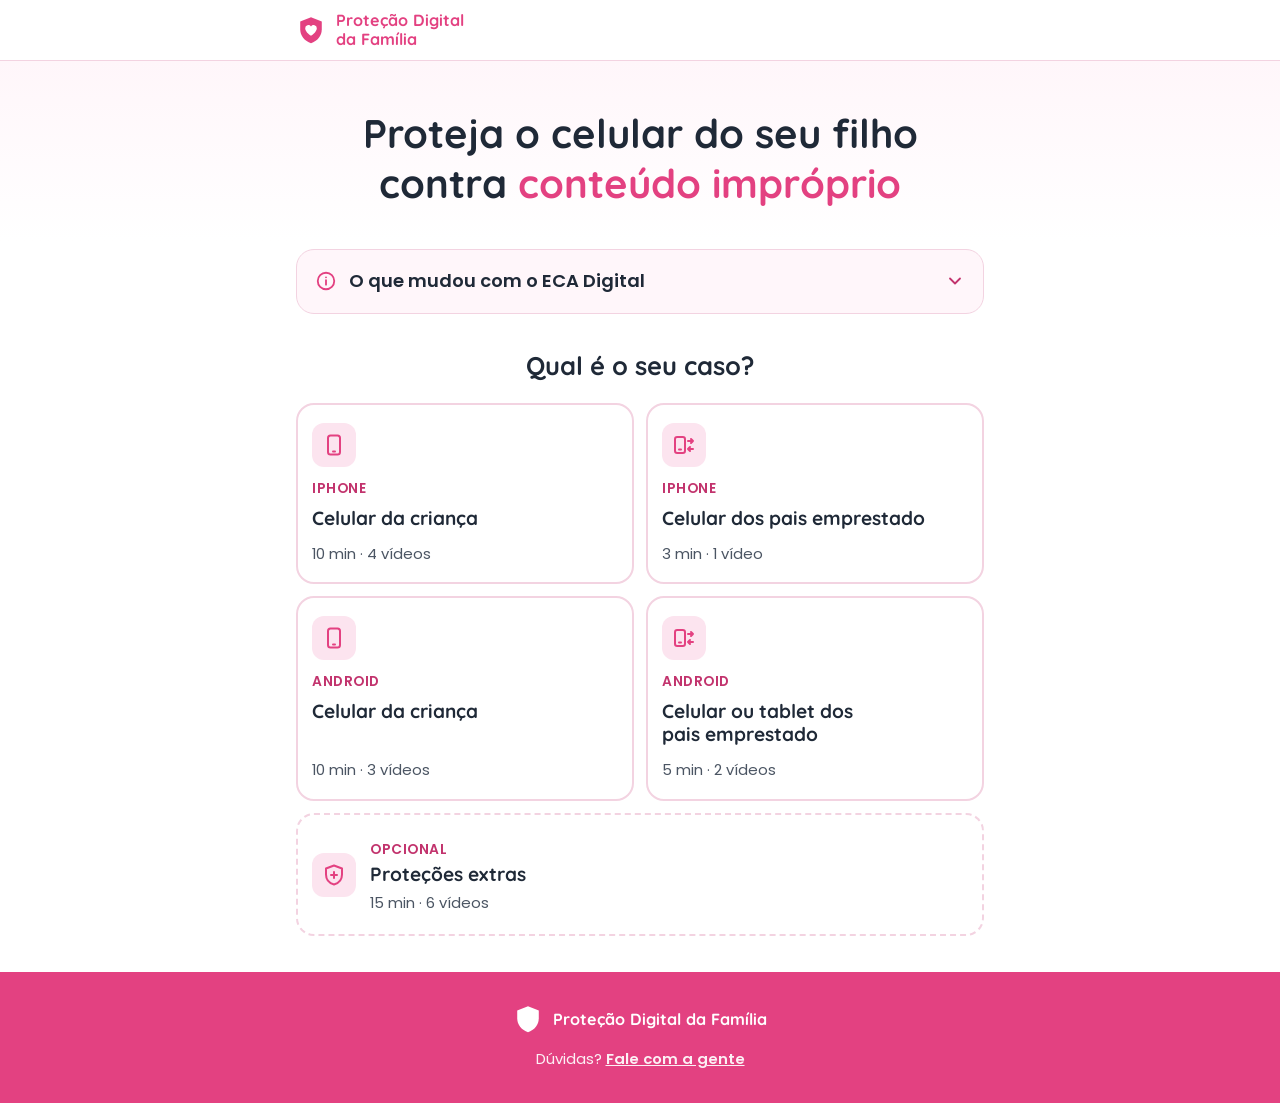
==== commit 2c6152e0: "limpeza na ui" ====
--- a/index.html
+++ b/index.html
@@ -17,13 +17,10 @@
       href="https://fonts.googleapis.com/css2?family=Quicksand:wght@500;600;700&family=Poppins:wght@400;500;600&display=swap"
       rel="stylesheet"
     />
-    <link rel="stylesheet" href="styles.css?v=2" />
+    <link rel="stylesheet" href="styles.css?v=3" />
   </head>
 
   <body>
-    <!-- ======================================================
-         Ícones (sprite) — usados via <use href="#i-...">
-         ====================================================== -->
     <svg width="0" height="0" style="position: absolute" aria-hidden="true">
       <symbol id="i-marca" viewBox="0 0 32 32">
         <path d="M16 2.5 4.5 6.8v8.4c0 7.3 4.9 12.6 11.5 14.8 6.6-2.2 11.5-7.5 11.5-14.8V6.8L16 2.5z" fill="currentColor" />
@@ -41,18 +38,9 @@
       <symbol id="i-escudo" viewBox="0 0 24 24" fill="none" stroke="currentColor" stroke-width="2" stroke-linecap="round" stroke-linejoin="round">
         <path d="M12 2.5 4 5.5v6c0 5 3.4 8.7 8 10 4.6-1.3 8-5 8-10v-6l-8-3z" /><path d="m8.8 12 2.2 2.2 4.2-4.4" />
       </symbol>
-      <symbol id="i-relogio" viewBox="0 0 24 24" fill="none" stroke="currentColor" stroke-width="2" stroke-linecap="round" stroke-linejoin="round">
-        <circle cx="12" cy="12" r="9" /><path d="M12 7v5l3 2" />
-      </symbol>
-      <symbol id="i-video" viewBox="0 0 24 24" fill="none" stroke="currentColor" stroke-width="2" stroke-linecap="round" stroke-linejoin="round">
-        <rect x="3" y="5" width="13" height="14" rx="2.5" /><path d="m16 10 5-3v10l-5-3" />
-      </symbol>
       <symbol id="i-check" viewBox="0 0 24 24" fill="none" stroke="currentColor" stroke-width="2.6" stroke-linecap="round" stroke-linejoin="round">
         <path d="M5 12.5l4.5 4.5L19 7.5" />
       </symbol>
-      <symbol id="i-voltar" viewBox="0 0 24 24" fill="none" stroke="currentColor" stroke-width="2.2" stroke-linecap="round" stroke-linejoin="round">
-        <path d="M15 18l-6-6 6-6" />
-      </symbol>
       <symbol id="i-baixo" viewBox="0 0 24 24" fill="none" stroke="currentColor" stroke-width="2.2" stroke-linecap="round" stroke-linejoin="round">
         <path d="m6 9 6 6 6-6" />
       </symbol>
@@ -73,9 +61,7 @@
       </symbol>
     </svg>
 
-    <!-- ======================================================
-         Topo
-         ====================================================== -->
+    <!-- Topo -->
     <header class="topo">
       <div class="container">
         <a class="marca" href="#inicio" aria-label="Proteção Digital da Família — início">
@@ -87,29 +73,14 @@
     </header>
 
     <main id="inicio">
-      <!-- ======================================================
-           Abertura
-           ====================================================== -->
+      <!-- Abertura -->
       <section class="abertura">
         <div class="container">
-          <span class="selo">Seu guia em vídeo</span>
           <h1>Proteja o celular do seu filho contra <em>conteúdo impróprio</em></h1>
-          <p class="lead">
-            Vídeos curtos mostrando exatamente onde tocar. Você não precisa
-            entender de tecnologia.
-          </p>
-
-          <ol class="como-funciona">
-            <li><span class="num">1</span><span>Escolha o cenário da sua família</span></li>
-            <li><span class="num">2</span><span>Assista ao vídeo de cada tarefa</span></li>
-            <li><span class="num">3</span><span>Faça junto e marque como feito</span></li>
-          </ol>
         </div>
       </section>
 
-      <!-- ======================================================
-           Nota ECA Digital
-           ====================================================== -->
+      <!-- Nota ECA Digital -->
       <div class="container">
         <details class="nota">
           <summary>
@@ -126,23 +97,18 @@
             </p>
             <p>
               Por isso a Apple, o Google e os apps deste guia lançaram tantos
-              controles novos. Os passos aqui já refletem essas mudanças, mas os
-              menus continuam evoluindo. Se algo estiver diferente no seu
-              aparelho, procure pelo nome da opção.
+              controles novos. Se algum menu estiver diferente no seu aparelho,
+              procure pelo nome da opção.
             </p>
           </div>
         </details>
       </div>
 
-      <!-- ======================================================
-           Escolha do cenário
-           ====================================================== -->
+      <!-- Escolha do cenário -->
       <section class="secao" id="escolha">
         <div class="container">
           <div class="secao-titulo">
             <h2>Qual é o seu caso?</h2>
-            <p>Faça só o cenário que se aplica a você.</p>
-            <div class="divisor"></div>
           </div>
 
           <nav class="cenarios" aria-label="Cenários">
@@ -178,73 +144,57 @@
               <span class="feito-tag">Concluído</span>
               <span class="aparelho"><svg aria-hidden="true"><use href="#i-escudo-mais" /></svg></span>
               <div>
-                <span class="rotulo">Opcional · vale para todos</span>
+                <span class="rotulo">Opcional</span>
                 <h3>Proteções extras</h3>
-                <span class="meta">15–20 min · reforço depois do seu cenário</span>
+                <span class="meta">15 min · 6 vídeos</span>
               </div>
             </a>
           </nav>
-
-          <p class="dica-escolha">
-            Tem mais de um filho ou aparelho? Faça um cenário por vez.
-          </p>
         </div>
       </section>
 
-      <!-- ======================================================
-           CENÁRIO 1 — iPhone da criança
-           ====================================================== -->
+      <!-- CENÁRIO 1 — iPhone da criança -->
       <section class="cenario" id="iphone-crianca" aria-labelledby="t-c1">
         <div class="container">
           <div class="cenario-cabecalho">
-            <a class="voltar" href="#escolha"><svg aria-hidden="true"><use href="#i-voltar" /></svg>Trocar de cenário</a>
-            <p class="rotulo">Cenário 1 · iPhone</p>
-            <h2 id="t-c1">O iPhone é da criança</h2>
-            <div class="chips">
-              <span class="chip"><svg aria-hidden="true"><use href="#i-relogio" /></svg>10 minutos</span>
-              <span class="chip"><svg aria-hidden="true"><use href="#i-video" /></svg>4 vídeos</span>
-            </div>
+            <p class="rotulo">iPhone</p>
+            <h2 id="t-c1">Celular da criança</h2>
           </div>
 
           <div class="progresso">
-            <div class="progresso-topo"><span>Seu progresso</span><span class="conta">0 de 4 tarefas</span></div>
-            <div class="barra" role="progressbar" aria-label="Progresso do cenário" aria-valuemin="0" aria-valuemax="100" aria-valuenow="0"><span></span></div>
+            <div class="progresso-topo"><span class="conta">0 de 4 tarefas</span></div>
+            <div class="barra" role="progressbar" aria-label="Progresso" aria-valuemin="0" aria-valuemax="100" aria-valuenow="0"><span></span></div>
           </div>
 
           <div class="caixa protegido">
-            <h3><svg aria-hidden="true"><use href="#i-escudo" /></svg>O que será protegido</h3>
+            <h3><svg aria-hidden="true"><use href="#i-escudo" /></svg>O que fica protegido</h3>
             <ul class="lista-check">
-              <li><strong>Navegador:</strong> Safari e qualquer outro instalado bloqueiam sites adultos, sem aba anônima</li>
-              <li><strong>Navegador dentro de outros apps:</strong> links abertos por dentro de apps também são filtrados</li>
-              <li><strong>App Store:</strong> só aparece o que é da faixa etária da criança</li>
-              <li><strong>Mensagens, FaceTime, AirDrop e Fotos:</strong> nudez desfocada automaticamente</li>
-              <li><strong>YouTube:</strong> só conteúdo que você aprovou</li>
+              <li><strong>Navegadores:</strong> sites adultos bloqueados, sem aba anônima</li>
+              <li><strong>Links dentro de outros apps:</strong> também filtrados</li>
+              <li><strong>App Store:</strong> só apps da idade da criança</li>
+              <li><strong>Mensagens, FaceTime, AirDrop e Fotos:</strong> nudez desfocada</li>
+              <li><strong>YouTube:</strong> só o que você aprovar</li>
             </ul>
           </div>
 
           <div class="tarefas">
-            <!-- Tarefa 1 -->
             <article class="tarefa" data-id="c1-t1">
               <div class="tarefa-topo">
                 <span class="tarefa-num">1</span>
-                <div>
-                  <h3>Ativar o Tempo de Uso como aparelho de criança</h3>
-                  <p class="sub">No iPhone da criança</p>
-                </div>
+                <h3>Ativar o Tempo de Uso</h3>
               </div>
               <div class="tarefa-corpo">
                 <div class="video" data-video-id="" data-titulo="Ativar o Tempo de Uso"></div>
                 <div>
-                  <p class="caminho">Onde fica</p>
                   <div class="trilha"><span>Ajustes</span><i>›</i><span>Tempo de Uso</span></div>
                   <ol class="passos">
-                    <li>Toque em <strong>Ativar Tempo de Uso</strong> › <strong>Continuar</strong> e escolha <strong>“Esse iPhone é de uma criança”</strong>.</li>
-                    <li>Informe a idade da criança. O iPhone já aplica restrições automáticas para essa idade.</li>
-                    <li>Crie um <strong>Código do Tempo de Uso</strong> diferente da senha de desbloqueio e informe o seu Apple ID para recuperação.</li>
+                    <li>Toque em <strong>Ativar Tempo de Uso</strong> e escolha <strong>“Esse iPhone é de uma criança”</strong>.</li>
+                    <li>Informe a idade da criança.</li>
+                    <li>Crie um <strong>Código do Tempo de Uso</strong> diferente da senha do celular.</li>
                   </ol>
                   <div class="aviso">
                     <svg aria-hidden="true"><use href="#i-alerta" /></svg>
-                    <span>Guarde o código num lugar que só você acessa. Se a criança souber, ela consegue desfazer tudo.</span>
+                    <span>Não conte o código para a criança.</span>
                   </div>
                   <button class="btn-feito" type="button" aria-pressed="false">
                     <svg aria-hidden="true"><use href="#i-check" /></svg><span class="txt">Marcar como feito</span>
@@ -253,87 +203,64 @@
               </div>
             </article>
 
-            <!-- Tarefa 2 -->
             <article class="tarefa" data-id="c1-t2">
               <div class="tarefa-topo">
                 <span class="tarefa-num">2</span>
-                <div>
-                  <h3>Bloquear sites adultos e limitar a App Store</h3>
-                  <p class="sub">No iPhone da criança</p>
-                </div>
+                <h3>Bloquear sites adultos e limitar a App Store</h3>
               </div>
               <div class="tarefa-corpo">
                 <div class="video" data-video-id="" data-titulo="Bloquear sites adultos e limitar a App Store"></div>
                 <div>
-                  <p class="caminho">Onde fica</p>
-                  <div class="trilha"><span>Ajustes</span><i>›</i><span>Tempo de Uso</span><i>›</i><span>Restrições de Conteúdo e Privacidade</span></div>
+                  <div class="trilha"><span>Tempo de Uso</span><i>›</i><span>Restrições de Conteúdo e Privacidade</span></div>
                   <ol class="passos">
                     <li>Ative <strong>Restrições de Conteúdo e Privacidade</strong>.</li>
-                    <li>Entre em <strong>Restrições de Conteúdo</strong> › <strong>Conteúdo da Web</strong> e escolha <strong>Limitar Sites Adultos</strong>. Isso também desativa a navegação privada e vale para o sistema todo.</li>
-                    <li>Se quiser bloquear um site específico, adicione em <strong>Nunca Permitir</strong>.</li>
-                    <li>Ainda em Restrições de Conteúdo, defina a classificação de <strong>Filmes, TV, Apps e Livros</strong> pela idade da criança.</li>
-                  </ol>
-                  <button class="btn-feito" type="button" aria-pressed="false">
-                    <svg aria-hidden="true"><use href="#i-check" /></svg><span class="txt">Marcar como feito</span>
-                  </button>
-                </div>
-              </div>
-            </article>
-
-            <!-- Tarefa 3 -->
+                    <li>Em <strong>Restrições de Conteúdo › Conteúdo da Web</strong>, escolha <strong>Limitar Sites Adultos</strong>.</li>
+                    <li>Defina a classificação de <strong>Filmes, TV, Apps e Livros</strong> pela idade da criança.</li>
+                  </ol>
+                  <button class="btn-feito" type="button" aria-pressed="false">
+                    <svg aria-hidden="true"><use href="#i-check" /></svg><span class="txt">Marcar como feito</span>
+                  </button>
+                </div>
+              </div>
+            </article>
+
             <article class="tarefa" data-id="c1-t3">
               <div class="tarefa-topo">
                 <span class="tarefa-num">3</span>
-                <div>
-                  <h3>Confirmar a Segurança na Comunicação</h3>
-                  <p class="sub">No iPhone da criança</p>
-                </div>
-              </div>
-              <div class="tarefa-corpo">
-                <div class="video" data-video-id="" data-titulo="Confirmar a Segurança na Comunicação"></div>
-                <div>
-                  <p class="caminho">Onde fica</p>
-                  <div class="trilha"><span>Ajustes</span><i>›</i><span>Tempo de Uso</span><i>›</i><span>Segurança na Comunicação</span></div>
-                  <ol class="passos">
-                    <li>Confira se a opção está <strong>ativada</strong>. Ela já vem ligada para menores de 18 anos, mas vale confirmar.</li>
-                    <li>Com ela ativa, fotos e vídeos com nudez chegam <strong>desfocados</strong> em Mensagens, FaceTime, AirDrop e Álbuns Compartilhados.</li>
-                  </ol>
-                  <p class="sub" style="margin-top: 12px">A análise acontece no próprio iPhone. Nenhuma imagem é enviada para a Apple.</p>
-                  <button class="btn-feito" type="button" aria-pressed="false">
-                    <svg aria-hidden="true"><use href="#i-check" /></svg><span class="txt">Marcar como feito</span>
-                  </button>
-                </div>
-              </div>
-            </article>
-
-            <!-- Tarefa 4 -->
+                <h3>Conferir a Segurança na Comunicação</h3>
+              </div>
+              <div class="tarefa-corpo">
+                <div class="video" data-video-id="" data-titulo="Conferir a Segurança na Comunicação"></div>
+                <div>
+                  <div class="trilha"><span>Tempo de Uso</span><i>›</i><span>Segurança na Comunicação</span></div>
+                  <ol class="passos">
+                    <li>Confira se está <strong>ativada</strong>. Ela desfoca nudez em Mensagens, FaceTime, AirDrop e Fotos.</li>
+                  </ol>
+                  <button class="btn-feito" type="button" aria-pressed="false">
+                    <svg aria-hidden="true"><use href="#i-check" /></svg><span class="txt">Marcar como feito</span>
+                  </button>
+                </div>
+              </div>
+            </article>
+
             <article class="tarefa" data-id="c1-t4">
               <div class="tarefa-topo">
                 <span class="tarefa-num">4</span>
-                <div>
-                  <h3>Configurar o YouTube Kids</h3>
-                  <p class="sub">Recomendado para crianças de 5 a 8 anos</p>
-                </div>
+                <h3>Configurar o YouTube Kids</h3>
               </div>
               <div class="tarefa-corpo">
                 <div class="video" data-video-id="" data-titulo="Configurar o YouTube Kids no iPhone"></div>
                 <div>
-                  <p class="caminho">Onde fica</p>
-                  <div class="trilha"><span>App YouTube Kids</span><i>›</i><span>Cadeado</span><i>›</i><span>Configurações</span></div>
-                  <ol class="passos">
-                    <li>Baixe o <strong>YouTube Kids</strong> e crie o perfil da criança ligado à sua conta Google.</li>
-                    <li>Escolha o nível de conteúdo: <strong>Pré-escolar</strong> ou <strong>Crianças menores</strong>.</li>
-                    <li>Toque no <strong>cadeado</strong> no rodapé e confirme com a senha da sua conta.</li>
+                  <div class="trilha"><span>YouTube Kids</span><i>›</i><span>Cadeado</span><i>›</i><span>Configurações</span></div>
+                  <ol class="passos">
+                    <li>Crie o perfil da criança e escolha o nível <strong>Pré-escolar</strong> ou <strong>Crianças menores</strong>.</li>
                     <li>Ative <strong>Somente Conteúdo Aprovado</strong>.</li>
-                    <li>Vá em <strong>Conteúdo Aprovado</strong>, toque em <strong>+</strong> e adicione os canais e vídeos que você conhece e confia.</li>
+                    <li>Em <strong>Conteúdo Aprovado</strong>, toque em <strong>+</strong> e adicione os canais que você confia.</li>
                   </ol>
                   <div class="aviso">
                     <svg aria-hidden="true"><use href="#i-alerta" /></svg>
-                    <span>Não pule o último passo. Sem canais aprovados, a lista fica vazia e a criança não vê nada.</span>
+                    <span>Sem canais aprovados, a criança não vê nada.</span>
                   </div>
-                  <p class="sub" style="margin-top: 12px">
-                    Se a criança usa o YouTube comum: toque no perfil › Configurações › ative o <strong>Modo Restrito</strong>. Repita em cada navegador que ela usar.
-                  </p>
                   <button class="btn-feito" type="button" aria-pressed="false">
                     <svg aria-hidden="true"><use href="#i-check" /></svg><span class="txt">Marcar como feito</span>
                   </button>
@@ -344,57 +271,45 @@
 
           <div class="caixa checklist">
             <h3><svg aria-hidden="true"><use href="#i-lista" /></svg>Teste se funcionou</h3>
-            <p>Leva 2 minutos. Marque cada teste depois de fazer.</p>
-            <label class="teste"><input type="checkbox" data-id="c1-c1" /><span>Abra o Safari e pesquise um termo adulto. A página deve ser bloqueada.</span></label>
-            <label class="teste"><input type="checkbox" data-id="c1-c2" /><span>Se houver outro navegador instalado (ex.: Chrome), faça o mesmo teste nele.</span></label>
-            <label class="teste"><input type="checkbox" data-id="c1-c3" /><span>Abra o YouTube e confira se só aparece conteúdo aprovado ou restrito.</span></label>
-            <label class="teste"><input type="checkbox" data-id="c1-c4" /><span>Abra a App Store e veja se os apps estão limitados pela idade.</span></label>
-            <label class="teste"><input type="checkbox" data-id="c1-c5" /><span>Confirme que o Código do Tempo de Uso está guardado só com você.</span></label>
+            <label class="teste"><input type="checkbox" data-id="c1-c1" /><span>Pesquise um termo adulto no Safari. Deve bloquear.</span></label>
+            <label class="teste"><input type="checkbox" data-id="c1-c2" /><span>Faça o mesmo em outro navegador instalado, se houver.</span></label>
+            <label class="teste"><input type="checkbox" data-id="c1-c3" /><span>Abra o YouTube. Só deve aparecer conteúdo aprovado.</span></label>
+            <label class="teste"><input type="checkbox" data-id="c1-c4" /><span>Abra a App Store. Os apps devem estar limitados pela idade.</span></label>
           </div>
 
           <div class="caixa conversa">
             <h3><svg aria-hidden="true"><use href="#i-conversa" /></svg>O que isso não resolve sozinho</h3>
-            <p>Nenhum filtro é 100% infalível. A configuração reduz muito o risco, mas não substitui a conversa. Uma frase simples já abre o caminho:</p>
-            <p class="fala">“Se um dia aparecer alguma coisa estranha na tela, você não fez nada de errado. É só me mostrar, tá?”</p>
-            <p>Assim a criança não sente que precisa esconder algo que escapou do filtro.</p>
+            <p>Nenhum filtro é 100% infalível. Combine com a criança:</p>
+            <p class="fala">“Se aparecer alguma coisa estranha na tela, você não fez nada de errado. É só me mostrar.”</p>
           </div>
 
           <div class="parabens" role="status">
             <h3>iPhone protegido!</h3>
-            <p>Você concluiu todas as tarefas deste cenário.</p>
           </div>
 
           <div class="proximo">
             <a class="btn" href="#extras">Ver proteções extras<svg aria-hidden="true"><use href="#i-direita" /></svg></a>
-            <p>Opcional: reforça a proteção em assistentes de voz, apps de IA e mais.</p>
           </div>
         </div>
       </section>
 
-      <!-- ======================================================
-           CENÁRIO 2 — iPhone dos pais emprestado
-           ====================================================== -->
+      <!-- CENÁRIO 2 — iPhone dos pais emprestado -->
       <section class="cenario" id="iphone-emprestado" aria-labelledby="t-c2">
         <div class="container">
           <div class="cenario-cabecalho">
-            <a class="voltar" href="#escolha"><svg aria-hidden="true"><use href="#i-voltar" /></svg>Trocar de cenário</a>
-            <p class="rotulo">Cenário 2 · iPhone</p>
-            <h2 id="t-c2">A criança usa o seu iPhone de vez em quando</h2>
-            <div class="chips">
-              <span class="chip"><svg aria-hidden="true"><use href="#i-relogio" /></svg>3 minutos</span>
-              <span class="chip"><svg aria-hidden="true"><use href="#i-video" /></svg>1 vídeo</span>
-            </div>
+            <p class="rotulo">iPhone</p>
+            <h2 id="t-c2">Celular dos pais emprestado</h2>
           </div>
 
           <div class="progresso">
-            <div class="progresso-topo"><span>Seu progresso</span><span class="conta">0 de 1 tarefa</span></div>
-            <div class="barra" role="progressbar" aria-label="Progresso do cenário" aria-valuemin="0" aria-valuemax="100" aria-valuenow="0"><span></span></div>
+            <div class="progresso-topo"><span class="conta">0 de 1 tarefa</span></div>
+            <div class="barra" role="progressbar" aria-label="Progresso" aria-valuemin="0" aria-valuemax="100" aria-valuenow="0"><span></span></div>
           </div>
 
           <div class="caixa protegido">
-            <h3><svg aria-hidden="true"><use href="#i-escudo" /></svg>O que será protegido</h3>
+            <h3><svg aria-hidden="true"><use href="#i-escudo" /></svg>O que fica protegido</h3>
             <ul class="lista-check">
-              <li>A criança fica <strong>travada dentro de um único app</strong> e não consegue sair navegando pelo resto do seu celular.</li>
+              <li>A criança fica <strong>presa em um único app</strong> e não mexe no resto do celular.</li>
             </ul>
           </div>
 
@@ -402,26 +317,18 @@
             <article class="tarefa" data-id="c2-t1">
               <div class="tarefa-topo">
                 <span class="tarefa-num">1</span>
-                <div>
-                  <h3>Ativar e usar o Acesso Guiado</h3>
-                  <p class="sub">No seu iPhone</p>
-                </div>
-              </div>
-              <div class="tarefa-corpo">
-                <div class="video" data-video-id="" data-titulo="Ativar e usar o Acesso Guiado"></div>
-                <div>
-                  <p class="caminho">Onde fica</p>
+                <h3>Ativar o Acesso Guiado</h3>
+              </div>
+              <div class="tarefa-corpo">
+                <div class="video" data-video-id="" data-titulo="Ativar o Acesso Guiado"></div>
+                <div>
                   <div class="trilha"><span>Ajustes</span><i>›</i><span>Acessibilidade</span><i>›</i><span>Acesso Guiado</span></div>
                   <ol class="passos">
-                    <li>Ative o <strong>Acesso Guiado</strong> e defina um código.</li>
-                    <li>Abra o app que a criança vai usar (ex.: YouTube Kids já configurado).</li>
-                    <li>Aperte o <strong>botão lateral 3 vezes</strong> e toque em <strong>Iniciar</strong>. Pronto: o iPhone fica preso naquele app.</li>
-                    <li>Para sair, aperte o botão lateral 3 vezes de novo e digite o código.</li>
-                  </ol>
-                  <div class="aviso">
-                    <svg aria-hidden="true"><use href="#i-alerta" /></svg>
-                    <span>Escolha um app já configurado com segurança, nunca o YouTube comum sem filtro.</span>
-                  </div>
+                    <li>Ative o <strong>Acesso Guiado</strong> e crie um código.</li>
+                    <li>Abra o app que a criança vai usar.</li>
+                    <li>Aperte o <strong>botão lateral 3 vezes</strong> e toque em <strong>Iniciar</strong>.</li>
+                    <li>Para sair: botão lateral 3 vezes + código.</li>
+                  </ol>
                   <button class="btn-feito" type="button" aria-pressed="false">
                     <svg aria-hidden="true"><use href="#i-check" /></svg><span class="txt">Marcar como feito</span>
                   </button>
@@ -432,61 +339,44 @@
 
           <div class="caixa checklist">
             <h3><svg aria-hidden="true"><use href="#i-lista" /></svg>Teste se funcionou</h3>
-            <p>Marque cada teste depois de fazer.</p>
-            <label class="teste"><input type="checkbox" data-id="c2-c1" /><span>Com o Acesso Guiado ligado, tente sair do app pelo botão ou pelo gesto. Ele não deve sair.</span></label>
-            <label class="teste"><input type="checkbox" data-id="c2-c2" /><span>Confira se o app escolhido já está com o conteúdo filtrado.</span></label>
+            <label class="teste"><input type="checkbox" data-id="c2-c1" /><span>Tente sair do app. Não deve sair sem o código.</span></label>
           </div>
 
           <div class="caixa conversa">
             <h3><svg aria-hidden="true"><use href="#i-conversa" /></svg>O que isso não resolve sozinho</h3>
-            <p>O Acesso Guiado impede a criança de trocar de app, mas não filtra o que aparece dentro do app escolhido. Por isso ele só protege de verdade quando o app já está configurado, como o YouTube Kids do Cenário 1.</p>
-          </div>
-
-          <div class="caixa dica">
-            <h3><svg aria-hidden="true"><use href="#i-info" /></svg>Antes de emprestar</h3>
-            <p>Avise a criança do combinado. Assim ela não estranha quando o celular não deixar sair do app:</p>
-            <p class="fala">“Vou deixar só esse joguinho aberto pra você, tá? Se quiser outra coisa, me chama.”</p>
+            <p>O Acesso Guiado não filtra o que aparece dentro do app. Use um app já configurado, como o YouTube Kids, nunca o YouTube comum.</p>
           </div>
 
           <div class="parabens" role="status">
             <h3>Pronto para emprestar!</h3>
-            <p>Você concluiu a tarefa deste cenário.</p>
           </div>
 
           <div class="proximo">
             <a class="btn" href="#extras">Ver proteções extras<svg aria-hidden="true"><use href="#i-direita" /></svg></a>
-            <p>Opcional: reforça a proteção em assistentes de voz, apps de IA e mais.</p>
           </div>
         </div>
       </section>
 
-      <!-- ======================================================
-           CENÁRIO 3 — Android da criança
-           ====================================================== -->
+      <!-- CENÁRIO 3 — Android da criança -->
       <section class="cenario" id="android-crianca" aria-labelledby="t-c3">
         <div class="container">
           <div class="cenario-cabecalho">
-            <a class="voltar" href="#escolha"><svg aria-hidden="true"><use href="#i-voltar" /></svg>Trocar de cenário</a>
-            <p class="rotulo">Cenário 3 · Android</p>
-            <h2 id="t-c3">O Android é da criança</h2>
-            <div class="chips">
-              <span class="chip"><svg aria-hidden="true"><use href="#i-relogio" /></svg>10 minutos</span>
-              <span class="chip"><svg aria-hidden="true"><use href="#i-video" /></svg>3 vídeos</span>
-            </div>
+            <p class="rotulo">Android</p>
+            <h2 id="t-c3">Celular da criança</h2>
           </div>
 
           <div class="progresso">
-            <div class="progresso-topo"><span>Seu progresso</span><span class="conta">0 de 3 tarefas</span></div>
-            <div class="barra" role="progressbar" aria-label="Progresso do cenário" aria-valuemin="0" aria-valuemax="100" aria-valuenow="0"><span></span></div>
+            <div class="progresso-topo"><span class="conta">0 de 3 tarefas</span></div>
+            <div class="barra" role="progressbar" aria-label="Progresso" aria-valuemin="0" aria-valuemax="100" aria-valuenow="0"><span></span></div>
           </div>
 
           <div class="caixa protegido">
-            <h3><svg aria-hidden="true"><use href="#i-escudo" /></svg>O que será protegido</h3>
+            <h3><svg aria-hidden="true"><use href="#i-escudo" /></svg>O que fica protegido</h3>
             <ul class="lista-check">
-              <li><strong>Chrome:</strong> bloqueia sites explícitos</li>
-              <li><strong>Busca do Google:</strong> SafeSearch travado</li>
-              <li><strong>Play Store:</strong> classificação por idade e sua aprovação para cada download</li>
-              <li><strong>YouTube:</strong> só conteúdo que você aprovou</li>
+              <li><strong>Chrome:</strong> sites explícitos bloqueados</li>
+              <li><strong>Busca do Google:</strong> filtro de conteúdo travado</li>
+              <li><strong>Play Store:</strong> só com a sua aprovação</li>
+              <li><strong>YouTube:</strong> só o que você aprovar</li>
             </ul>
           </div>
 
@@ -494,20 +384,15 @@
             <article class="tarefa" data-id="c3-t1">
               <div class="tarefa-topo">
                 <span class="tarefa-num">1</span>
-                <div>
-                  <h3>Ligar o celular da criança ao Family Link</h3>
-                  <p class="sub">No Android da criança</p>
-                </div>
-              </div>
-              <div class="tarefa-corpo">
-                <div class="video" data-video-id="" data-titulo="Ligar o celular da criança ao Family Link"></div>
-                <div>
-                  <p class="caminho">Onde fica</p>
+                <h3>Ligar ao Family Link</h3>
+              </div>
+              <div class="tarefa-corpo">
+                <div class="video" data-video-id="" data-titulo="Ligar ao Family Link"></div>
+                <div>
                   <div class="trilha"><span>Configurações</span><i>›</i><span>Google</span><i>›</i><span>Controles da família</span></div>
                   <ol class="passos">
-                    <li>Toque em <strong>Vamos começar</strong>.</li>
-                    <li>Siga as telas para ligar a conta Google da criança ao seu grupo familiar.</li>
-                    <li>No seu celular, instale o app <strong>Family Link</strong> e confirme a ligação.</li>
+                    <li>No celular da criança, toque em <strong>Vamos começar</strong> e siga as telas.</li>
+                    <li>No seu celular, instale o <strong>Family Link</strong> e confirme.</li>
                   </ol>
                   <button class="btn-feito" type="button" aria-pressed="false">
                     <svg aria-hidden="true"><use href="#i-check" /></svg><span class="txt">Marcar como feito</span>
@@ -519,20 +404,15 @@
             <article class="tarefa" data-id="c3-t2">
               <div class="tarefa-topo">
                 <span class="tarefa-num">2</span>
-                <div>
-                  <h3>Filtrar o Chrome, a busca e a Play Store</h3>
-                  <p class="sub">No seu celular, pelo app Family Link</p>
-                </div>
-              </div>
-              <div class="tarefa-corpo">
-                <div class="video" data-video-id="" data-titulo="Filtrar o Chrome, a busca e a Play Store"></div>
-                <div>
-                  <p class="caminho">Onde fica</p>
-                  <div class="trilha"><span>Family Link</span><i>›</i><span>[nome da criança]</span><i>›</i><span>Controles</span></div>
-                  <ol class="passos">
-                    <li>Em <strong>Chrome e Web</strong>, escolha <strong>Tentar bloquear sites explícitos</strong>. Se preferir mais controle, use <strong>Aprovar apenas sites específicos</strong>.</li>
-                    <li>O <strong>SafeSearch</strong> já vem ligado e travado em contas supervisionadas. Só você consegue desligar.</li>
-                    <li>Em <strong>Google Play</strong>, defina a classificação máxima pela idade e ative a <strong>aprovação obrigatória</strong> para downloads.</li>
+                <h3>Filtrar o Chrome e a Play Store</h3>
+              </div>
+              <div class="tarefa-corpo">
+                <div class="video" data-video-id="" data-titulo="Filtrar o Chrome e a Play Store"></div>
+                <div>
+                  <div class="trilha"><span>Family Link</span><i>›</i><span>Controles</span></div>
+                  <ol class="passos">
+                    <li>Em <strong>Chrome e Web</strong>, escolha <strong>Tentar bloquear sites explícitos</strong>.</li>
+                    <li>Em <strong>Google Play</strong>, defina a idade máxima e ative a <strong>aprovação para downloads</strong>.</li>
                   </ol>
                   <button class="btn-feito" type="button" aria-pressed="false">
                     <svg aria-hidden="true"><use href="#i-check" /></svg><span class="txt">Marcar como feito</span>
@@ -544,30 +424,21 @@
             <article class="tarefa" data-id="c3-t3">
               <div class="tarefa-topo">
                 <span class="tarefa-num">3</span>
-                <div>
-                  <h3>Configurar o YouTube Kids</h3>
-                  <p class="sub">Recomendado para crianças de 5 a 8 anos</p>
-                </div>
+                <h3>Configurar o YouTube Kids</h3>
               </div>
               <div class="tarefa-corpo">
                 <div class="video" data-video-id="" data-titulo="Configurar o YouTube Kids no Android"></div>
                 <div>
-                  <p class="caminho">Onde fica</p>
-                  <div class="trilha"><span>App YouTube Kids</span><i>›</i><span>Cadeado</span><i>›</i><span>Configurações</span></div>
-                  <ol class="passos">
-                    <li>Baixe o <strong>YouTube Kids</strong> e crie o perfil da criança ligado à sua conta Google.</li>
-                    <li>Escolha o nível de conteúdo: <strong>Pré-escolar</strong> ou <strong>Crianças menores</strong>.</li>
-                    <li>Toque no <strong>cadeado</strong> no rodapé e confirme com a senha da sua conta.</li>
+                  <div class="trilha"><span>YouTube Kids</span><i>›</i><span>Cadeado</span><i>›</i><span>Configurações</span></div>
+                  <ol class="passos">
+                    <li>Crie o perfil da criança e escolha o nível <strong>Pré-escolar</strong> ou <strong>Crianças menores</strong>.</li>
                     <li>Ative <strong>Somente Conteúdo Aprovado</strong>.</li>
-                    <li>Vá em <strong>Conteúdo Aprovado</strong>, toque em <strong>+</strong> e adicione os canais e vídeos que você conhece e confia.</li>
+                    <li>Em <strong>Conteúdo Aprovado</strong>, toque em <strong>+</strong> e adicione os canais que você confia.</li>
                   </ol>
                   <div class="aviso">
                     <svg aria-hidden="true"><use href="#i-alerta" /></svg>
-                    <span>Não pule o último passo. Sem canais aprovados, a lista fica vazia e a criança não vê nada.</span>
+                    <span>Sem canais aprovados, a criança não vê nada.</span>
                   </div>
-                  <p class="sub" style="margin-top: 12px">
-                    Se a criança usa o YouTube comum: toque no perfil › Configurações › ative o <strong>Modo Restrito</strong>.
-                  </p>
                   <button class="btn-feito" type="button" aria-pressed="false">
                     <svg aria-hidden="true"><use href="#i-check" /></svg><span class="txt">Marcar como feito</span>
                   </button>
@@ -578,55 +449,45 @@
 
           <div class="caixa checklist">
             <h3><svg aria-hidden="true"><use href="#i-lista" /></svg>Teste se funcionou</h3>
-            <p>Leva 2 minutos. Marque cada teste depois de fazer.</p>
-            <label class="teste"><input type="checkbox" data-id="c3-c1" /><span>Abra o Chrome e pesquise um termo adulto. A página deve ser bloqueada.</span></label>
-            <label class="teste"><input type="checkbox" data-id="c3-c2" /><span>Abra o YouTube e confira se só aparece conteúdo aprovado ou restrito.</span></label>
-            <label class="teste"><input type="checkbox" data-id="c3-c3" /><span>Tente baixar na Play Store um app para maiores. Deve pedir a sua aprovação.</span></label>
+            <label class="teste"><input type="checkbox" data-id="c3-c1" /><span>Pesquise um termo adulto no Chrome. Deve bloquear.</span></label>
+            <label class="teste"><input type="checkbox" data-id="c3-c2" /><span>Abra o YouTube. Só deve aparecer conteúdo aprovado.</span></label>
+            <label class="teste"><input type="checkbox" data-id="c3-c3" /><span>Tente baixar um app para maiores. Deve pedir sua aprovação.</span></label>
           </div>
 
           <div class="caixa conversa">
             <h3><svg aria-hidden="true"><use href="#i-conversa" /></svg>O que isso não resolve sozinho</h3>
-            <p>Nenhum filtro é 100% infalível. A configuração reduz muito o risco, mas não substitui a conversa. Uma frase simples já abre o caminho:</p>
-            <p class="fala">“Se um dia aparecer alguma coisa estranha na tela, você não fez nada de errado. É só me mostrar, tá?”</p>
+            <p>Nenhum filtro é 100% infalível. Combine com a criança:</p>
+            <p class="fala">“Se aparecer alguma coisa estranha na tela, você não fez nada de errado. É só me mostrar.”</p>
           </div>
 
           <div class="parabens" role="status">
             <h3>Android protegido!</h3>
-            <p>Você concluiu todas as tarefas deste cenário.</p>
           </div>
 
           <div class="proximo">
             <a class="btn" href="#extras">Ver proteções extras<svg aria-hidden="true"><use href="#i-direita" /></svg></a>
-            <p>Opcional: reforça a proteção em assistentes de voz, apps de IA e mais.</p>
           </div>
         </div>
       </section>
 
-      <!-- ======================================================
-           CENÁRIO 4 — Android dos pais emprestado
-           ====================================================== -->
+      <!-- CENÁRIO 4 — Android dos pais emprestado -->
       <section class="cenario" id="android-emprestado" aria-labelledby="t-c4">
         <div class="container">
           <div class="cenario-cabecalho">
-            <a class="voltar" href="#escolha"><svg aria-hidden="true"><use href="#i-voltar" /></svg>Trocar de cenário</a>
-            <p class="rotulo">Cenário 4 · Android</p>
-            <h2 id="t-c4">A criança usa o seu Android de vez em quando</h2>
-            <div class="chips">
-              <span class="chip"><svg aria-hidden="true"><use href="#i-relogio" /></svg>5 minutos</span>
-              <span class="chip"><svg aria-hidden="true"><use href="#i-video" /></svg>2 vídeos</span>
-            </div>
+            <p class="rotulo">Android</p>
+            <h2 id="t-c4">Celular ou tablet dos pais emprestado</h2>
           </div>
 
           <div class="progresso">
-            <div class="progresso-topo"><span>Seu progresso</span><span class="conta">0 de 2 tarefas</span></div>
-            <div class="barra" role="progressbar" aria-label="Progresso do cenário" aria-valuemin="0" aria-valuemax="100" aria-valuenow="0"><span></span></div>
+            <div class="progresso-topo"><span class="conta">0 de 2 tarefas</span></div>
+            <div class="barra" role="progressbar" aria-label="Progresso" aria-valuemin="0" aria-valuemax="100" aria-valuenow="0"><span></span></div>
           </div>
 
           <div class="caixa protegido">
-            <h3><svg aria-hidden="true"><use href="#i-escudo" /></svg>O que será protegido</h3>
+            <h3><svg aria-hidden="true"><use href="#i-escudo" /></svg>O que fica protegido</h3>
             <ul class="lista-check">
-              <li><strong>No celular:</strong> a criança fica travada dentro de um único app.</li>
-              <li><strong>No tablet:</strong> a criança usa um espaço infantil com conteúdo escolhido.</li>
+              <li><strong>Celular:</strong> a criança fica presa em um único app</li>
+              <li><strong>Tablet:</strong> um espaço infantil só com o que você escolher</li>
             </ul>
           </div>
 
@@ -634,25 +495,20 @@
             <article class="tarefa" data-id="c4-t1">
               <div class="tarefa-topo">
                 <span class="tarefa-num">1</span>
-                <div>
-                  <h3>Fixar um app na tela</h3>
-                  <p class="sub"><span class="plataforma">Celular</span>No seu Android</p>
-                </div>
-              </div>
-              <div class="tarefa-corpo">
-                <div class="video" data-video-id="" data-titulo="Fixar um app na tela do Android"></div>
-                <div>
-                  <p class="caminho">Onde fica</p>
+                <h3><span class="plataforma">Celular</span>Fixar um app na tela</h3>
+              </div>
+              <div class="tarefa-corpo">
+                <div class="video" data-video-id="" data-titulo="Fixar um app na tela"></div>
+                <div>
                   <div class="trilha"><span>Configurações</span><i>›</i><span>Segurança</span><i>›</i><span>Fixar app</span></div>
                   <ol class="passos">
-                    <li>Ative <strong>Fixar app</strong> (em alguns aparelhos o nome é <strong>Fixação de tela</strong>). Ligue também a opção de pedir o PIN para desafixar.</li>
-                    <li>Abra o app que a criança vai usar (ex.: YouTube Kids já configurado).</li>
-                    <li>Abra os <strong>apps recentes</strong>, toque no ícone do app e escolha <strong>Fixar</strong>.</li>
-                    <li>Para desafixar, segure <strong>Voltar</strong> e <strong>apps recentes</strong> juntos e digite o PIN.</li>
+                    <li>Ative <strong>Fixar app</strong> e a opção de pedir o PIN para desafixar.</li>
+                    <li>Abra o app, vá em <strong>apps recentes</strong>, toque no ícone dele e em <strong>Fixar</strong>.</li>
+                    <li>Para sair: segure <strong>Voltar</strong> + <strong>apps recentes</strong> e digite o PIN.</li>
                   </ol>
                   <div class="aviso">
                     <svg aria-hidden="true"><use href="#i-alerta" /></svg>
-                    <span>O nome do menu e o gesto de “apps recentes” mudam conforme a marca do celular. Se não achar, procure “fixar” na busca das Configurações.</span>
+                    <span>Não achou? Busque “fixar” nas Configurações.</span>
                   </div>
                   <button class="btn-feito" type="button" aria-pressed="false">
                     <svg aria-hidden="true"><use href="#i-check" /></svg><span class="txt">Marcar como feito</span>
@@ -664,18 +520,14 @@
             <article class="tarefa" data-id="c4-t2">
               <div class="tarefa-topo">
                 <span class="tarefa-num">2</span>
-                <div>
-                  <h3>Ativar o Google Kids Space</h3>
-                  <p class="sub"><span class="plataforma">Tablet</span>Só em tablets compatíveis</p>
-                </div>
-              </div>
-              <div class="tarefa-corpo">
-                <div class="video" data-video-id="" data-titulo="Ativar o Google Kids Space no tablet"></div>
-                <div>
-                  <ol class="passos">
-                    <li>Ative o <strong>Kids Space</strong> no tablet e escolha a conta da criança.</li>
-                    <li>Selecione os apps, livros e vídeos que ela pode acessar.</li>
-                    <li>O Kids Space é gerenciado pelo Family Link, então os limites valem também por lá.</li>
+                <h3><span class="plataforma">Tablet</span>Ativar o Google Kids Space</h3>
+              </div>
+              <div class="tarefa-corpo">
+                <div class="video" data-video-id="" data-titulo="Ativar o Google Kids Space"></div>
+                <div>
+                  <ol class="passos">
+                    <li>Ative o <strong>Kids Space</strong> e escolha a conta da criança.</li>
+                    <li>Selecione os apps, livros e vídeos liberados.</li>
                   </ol>
                   <button class="btn-feito" type="button" aria-pressed="false">
                     <svg aria-hidden="true"><use href="#i-check" /></svg><span class="txt">Marcar como feito</span>
@@ -687,82 +539,130 @@
 
           <div class="caixa checklist">
             <h3><svg aria-hidden="true"><use href="#i-lista" /></svg>Teste se funcionou</h3>
-            <p>Marque cada teste depois de fazer.</p>
             <label class="teste"><input type="checkbox" data-id="c4-c1" /><span>Com o app fixado, tente trocar de app. Não deve sair sem o PIN.</span></label>
-            <label class="teste"><input type="checkbox" data-id="c4-c2" /><span>Confira se o app escolhido já está com o conteúdo filtrado.</span></label>
           </div>
 
           <div class="caixa conversa">
             <h3><svg aria-hidden="true"><use href="#i-conversa" /></svg>O que isso não resolve sozinho</h3>
-            <p>Fixar o app trava a troca de app, mas não filtra o conteúdo dentro dele. Escolha e configure bem o app antes de fixar.</p>
+            <p>Fixar o app não filtra o que aparece dentro dele. Use um app já configurado, como o YouTube Kids.</p>
           </div>
 
           <div class="parabens" role="status">
             <h3>Pronto para emprestar!</h3>
-            <p>Você concluiu todas as tarefas deste cenário.</p>
           </div>
 
           <div class="proximo">
             <a class="btn" href="#extras">Ver proteções extras<svg aria-hidden="true"><use href="#i-direita" /></svg></a>
-            <p>Opcional: reforça a proteção em assistentes de voz, apps de IA e mais.</p>
           </div>
         </div>
       </section>
 
-      <!-- ======================================================
-           PROTEÇÕES EXTRAS
-           ====================================================== -->
+      <!-- PROTEÇÕES EXTRAS -->
       <section class="cenario" id="extras" aria-labelledby="t-ex">
         <div class="container">
           <div class="cenario-cabecalho">
-            <a class="voltar" href="#escolha"><svg aria-hidden="true"><use href="#i-voltar" /></svg>Voltar aos cenários</a>
-            <p class="rotulo">Opcional · vale para todos</p>
+            <p class="rotulo">Opcional</p>
             <h2 id="t-ex">Proteções extras</h2>
-            <div class="chips">
-              <span class="chip"><svg aria-hidden="true"><use href="#i-relogio" /></svg>15–20 minutos</span>
-              <span class="chip"><svg aria-hidden="true"><use href="#i-video" /></svg>6 vídeos</span>
-            </div>
           </div>
 
           <div class="progresso">
-            <div class="progresso-topo"><span>Seu progresso</span><span class="conta">0 de 6 tarefas</span></div>
-            <div class="barra" role="progressbar" aria-label="Progresso das proteções extras" aria-valuemin="0" aria-valuemax="100" aria-valuenow="0"><span></span></div>
-          </div>
-
-          <div class="caixa protegido">
-            <h3><svg aria-hidden="true"><use href="#i-escudo" /></svg>O que será protegido</h3>
-            <ul class="lista-check">
-              <li><strong>Internet do Android:</strong> filtro de sites no Wi-Fi e nos dados móveis</li>
-              <li><strong>Apps novos:</strong> a criança não consegue instalar outro navegador para fugir do filtro</li>
-              <li><strong>Assistentes de voz:</strong> Alexa e Google Assistente em modo infantil</li>
-              <li><strong>Apps de IA e de “personagem”:</strong> bloqueados</li>
-              <li><strong>TikTok e Pinterest:</strong> buscas e navegador embutido fora do filtro</li>
-            </ul>
-          </div>
-
-          <h3 class="tarefas-titulo">Fechar as portas de fuga</h3>
+            <div class="progresso-topo"><span class="conta">0 de 6 tarefas</span></div>
+            <div class="barra" role="progressbar" aria-label="Progresso" aria-valuemin="0" aria-valuemax="100" aria-valuenow="0"><span></span></div>
+          </div>
+
           <div class="tarefas">
             <article class="tarefa" data-id="ex-t1">
               <div class="tarefa-topo">
                 <span class="tarefa-num">1</span>
-                <div>
-                  <h3>Ativar o DNS Privado com filtro</h3>
-                  <p class="sub"><span class="plataforma">Android</span>No aparelho da criança</p>
-                </div>
-              </div>
-              <div class="tarefa-corpo">
-                <div class="video" data-video-id="" data-titulo="Ativar o DNS Privado com filtro no Android"></div>
-                <div>
-                  <p class="caminho">Onde fica</p>
+                <h3><span class="plataforma">Android</span>Filtrar a internet com DNS Privado</h3>
+              </div>
+              <div class="tarefa-corpo">
+                <div class="video" data-video-id="" data-titulo="Filtrar a internet com DNS Privado"></div>
+                <div>
                   <div class="trilha"><span>Configurações</span><i>›</i><span>Rede</span><i>›</i><span>DNS Privado</span></div>
                   <ol class="passos">
                     <li>Escolha <strong>Nome do host do provedor de DNS privado</strong>.</li>
-                    <li>Digite exatamente: <strong>family-filter-dns.cleanbrowsing.org</strong></li>
-                    <li>Toque em <strong>Salvar</strong>. O filtro passa a valer no Wi-Fi e nos dados móveis.</li>
+                    <li>Digite <strong>family-filter-dns.cleanbrowsing.org</strong> e salve.</li>
+                  </ol>
+                  <button class="btn-feito" type="button" aria-pressed="false">
+                    <svg aria-hidden="true"><use href="#i-check" /></svg><span class="txt">Marcar como feito</span>
+                  </button>
+                </div>
+              </div>
+            </article>
+
+            <article class="tarefa" data-id="ex-t2">
+              <div class="tarefa-topo">
+                <span class="tarefa-num">2</span>
+                <h3><span class="plataforma">Android</span>Bloquear apps de fora da loja</h3>
+              </div>
+              <div class="tarefa-corpo">
+                <div class="video" data-video-id="" data-titulo="Bloquear apps de fora da loja"></div>
+                <div>
+                  <div class="trilha"><span>Configurações</span><i>›</i><span>Apps</span><i>›</i><span>Acesso especial</span></div>
+                  <ol class="passos">
+                    <li>Em <strong>Instalar apps desconhecidos</strong>, desative todos.</li>
+                    <li>No Family Link: <strong>Google Play › Aprovação necessária para › Todo o conteúdo</strong>.</li>
+                  </ol>
+                  <button class="btn-feito" type="button" aria-pressed="false">
+                    <svg aria-hidden="true"><use href="#i-check" /></svg><span class="txt">Marcar como feito</span>
+                  </button>
+                </div>
+              </div>
+            </article>
+
+            <article class="tarefa" data-id="ex-t3">
+              <div class="tarefa-topo">
+                <span class="tarefa-num">3</span>
+                <h3><span class="plataforma">iPhone</span>Bloquear a instalação de apps</h3>
+              </div>
+              <div class="tarefa-corpo">
+                <div class="video" data-video-id="" data-titulo="Bloquear a instalação de apps"></div>
+                <div>
+                  <div class="trilha"><span>Restrições de Conteúdo e Privacidade</span><i>›</i><span>Compras no iTunes e App Store</span></div>
+                  <ol class="passos">
+                    <li>Em <strong>Instalar Apps</strong>, escolha <strong>Não Permitir</strong>.</li>
+                  </ol>
+                  <button class="btn-feito" type="button" aria-pressed="false">
+                    <svg aria-hidden="true"><use href="#i-check" /></svg><span class="txt">Marcar como feito</span>
+                  </button>
+                </div>
+              </div>
+            </article>
+
+            <article class="tarefa" data-id="ex-t4">
+              <div class="tarefa-topo">
+                <span class="tarefa-num">4</span>
+                <h3>Modo infantil na Alexa e no Google Assistente</h3>
+              </div>
+              <div class="tarefa-corpo">
+                <div class="video" data-video-id="" data-titulo="Modo infantil nos assistentes de voz"></div>
+                <div>
+                  <ol class="passos">
+                    <li><strong>Alexa:</strong> no app Alexa, ative o <strong>Amazon Kids</strong>.</li>
+                    <li><strong>Google Assistente:</strong> ajuste pelo <strong>Family Link</strong>.</li>
+                  </ol>
+                  <button class="btn-feito" type="button" aria-pressed="false">
+                    <svg aria-hidden="true"><use href="#i-check" /></svg><span class="txt">Marcar como feito</span>
+                  </button>
+                </div>
+              </div>
+            </article>
+
+            <article class="tarefa" data-id="ex-t5">
+              <div class="tarefa-topo">
+                <span class="tarefa-num">5</span>
+                <h3>Bloquear apps de IA de “personagem”</h3>
+              </div>
+              <div class="tarefa-corpo">
+                <div class="video" data-video-id="" data-titulo="Bloquear apps de IA de personagem"></div>
+                <div>
+                  <ol class="passos">
+                    <li>Bloqueie <strong>Character.AI</strong>, <strong>Talkie</strong> e similares pelo Tempo de Uso (iPhone) ou Family Link (Android).</li>
                   </ol>
                   <div class="aviso">
                     <svg aria-hidden="true"><use href="#i-info" /></svg>
-                    <span>O DNS filtra sites inteiros. Ele não impede VPNs nem conteúdo impróprio dentro de um site permitido. É um reforço, não a proteção principal.</span>
+                    <span>A Meta AI, dentro do WhatsApp e do Instagram, não pode ser desligada sozinha. A saída é controlar o acesso a esses apps.</span>
                   </div>
                   <button class="btn-feito" type="button" aria-pressed="false">
                     <svg aria-hidden="true"><use href="#i-check" /></svg><span class="txt">Marcar como feito</span>
@@ -771,122 +671,16 @@
               </div>
             </article>
 
-            <article class="tarefa" data-id="ex-t2">
-              <div class="tarefa-topo">
-                <span class="tarefa-num">2</span>
-                <div>
-                  <h3>Impedir a instalação de apps novos</h3>
-                  <p class="sub"><span class="plataforma">Android</span>No aparelho da criança e no Family Link</p>
-                </div>
-              </div>
-              <div class="tarefa-corpo">
-                <div class="video" data-video-id="" data-titulo="Impedir a instalação de apps novos no Android"></div>
-                <div>
-                  <p class="caminho">Onde fica</p>
-                  <div class="trilha"><span>Configurações</span><i>›</i><span>Apps</span><i>›</i><span>Acesso especial</span></div>
-                  <ol class="passos">
-                    <li>Em <strong>Instalar apps desconhecidos</strong>, deixe <strong>desativado</strong> para todos os apps.</li>
-                    <li>No Family Link: <strong>Google Play</strong> › <strong>Aprovação necessária para</strong> › <strong>Todo o conteúdo</strong>.</li>
-                  </ol>
-                  <button class="btn-feito" type="button" aria-pressed="false">
-                    <svg aria-hidden="true"><use href="#i-check" /></svg><span class="txt">Marcar como feito</span>
-                  </button>
-                </div>
-              </div>
-            </article>
-
-            <article class="tarefa" data-id="ex-t3">
-              <div class="tarefa-topo">
-                <span class="tarefa-num">3</span>
-                <div>
-                  <h3>Impedir a instalação de apps novos</h3>
-                  <p class="sub"><span class="plataforma">iPhone</span>No iPhone da criança</p>
-                </div>
-              </div>
-              <div class="tarefa-corpo">
-                <div class="video" data-video-id="" data-titulo="Impedir a instalação de apps novos no iPhone"></div>
-                <div>
-                  <p class="caminho">Onde fica</p>
-                  <div class="trilha"><span>Ajustes</span><i>›</i><span>Tempo de Uso</span><i>›</i><span>Restrições de Conteúdo e Privacidade</span></div>
-                  <ol class="passos">
-                    <li>Entre em <strong>Compras no iTunes e App Store</strong>.</li>
-                    <li>Em <strong>Instalar Apps</strong>, escolha <strong>Não Permitir</strong>.</li>
-                  </ol>
-                  <button class="btn-feito" type="button" aria-pressed="false">
-                    <svg aria-hidden="true"><use href="#i-check" /></svg><span class="txt">Marcar como feito</span>
-                  </button>
-                </div>
-              </div>
-            </article>
-          </div>
-
-          <h3 class="tarefas-titulo">Apps e assistentes</h3>
-          <div class="tarefas">
-            <article class="tarefa" data-id="ex-t4">
-              <div class="tarefa-topo">
-                <span class="tarefa-num">4</span>
-                <div>
-                  <h3>Colocar os assistentes de voz em modo infantil</h3>
-                  <p class="sub"><span class="plataforma">Alexa</span><span class="plataforma">Google</span></p>
-                </div>
-              </div>
-              <div class="tarefa-corpo">
-                <div class="video" data-video-id="" data-titulo="Modo infantil nos assistentes de voz"></div>
-                <div>
-                  <p>Alexa e Google Assistente respondem a buscas por voz sem filtro e podem tocar músicas explícitas.</p>
-                  <ol class="passos" style="margin-top: 14px">
-                    <li><strong>Alexa:</strong> ative o <strong>Modo Infantil (Amazon Kids)</strong> no app Alexa.</li>
-                    <li><strong>Google Assistente:</strong> ajuste os controles pelo <strong>Family Link</strong>.</li>
-                  </ol>
-                  <button class="btn-feito" type="button" aria-pressed="false">
-                    <svg aria-hidden="true"><use href="#i-check" /></svg><span class="txt">Marcar como feito</span>
-                  </button>
-                </div>
-              </div>
-            </article>
-
-            <article class="tarefa" data-id="ex-t5">
-              <div class="tarefa-topo">
-                <span class="tarefa-num">5</span>
-                <div>
-                  <h3>Bloquear apps de IA de “personagem”</h3>
-                  <p class="sub"><span class="plataforma">iPhone</span><span class="plataforma">Android</span></p>
-                </div>
-              </div>
-              <div class="tarefa-corpo">
-                <div class="video" data-video-id="" data-titulo="Bloquear apps de IA de personagem"></div>
-                <div>
-                  <p>O maior risco não é o ChatGPT. São os apps de “personagem” ou “namorado(a) virtual”, como Character.AI e Talkie: conversa aberta, sem filtro e sem verificação de idade confiável.</p>
-                  <ol class="passos" style="margin-top: 14px">
-                    <li>Bloqueie esses apps pelo <strong>Tempo de Uso</strong> (iPhone) ou pelo <strong>Family Link</strong> (Android).</li>
-                    <li>Com a aprovação de downloads ligada, a criança também não consegue instalá-los sem você.</li>
-                  </ol>
-                  <div class="aviso">
-                    <svg aria-hidden="true"><use href="#i-info" /></svg>
-                    <span>A Meta AI, dentro do WhatsApp e do Instagram, vem ativada no Brasil e hoje não pode ser desligada sozinha. A única proteção real é controlar o acesso a esses apps.</span>
-                  </div>
-                  <button class="btn-feito" type="button" aria-pressed="false">
-                    <svg aria-hidden="true"><use href="#i-check" /></svg><span class="txt">Marcar como feito</span>
-                  </button>
-                </div>
-              </div>
-            </article>
-
             <article class="tarefa" data-id="ex-t6">
               <div class="tarefa-topo">
                 <span class="tarefa-num">6</span>
-                <div>
-                  <h3>Cuidar do TikTok e do Pinterest</h3>
-                  <p class="sub"><span class="plataforma">iPhone</span><span class="plataforma">Android</span></p>
-                </div>
-              </div>
-              <div class="tarefa-corpo">
-                <div class="video" data-video-id="" data-titulo="Cuidar do TikTok e do Pinterest"></div>
-                <div>
-                  <p>Esses apps têm busca de vídeos e imagens e um navegador próprio, que ficam fora do filtro do Safari e do Chrome.</p>
-                  <ol class="passos" style="margin-top: 14px">
-                    <li>Bloqueie os dois pelo mesmo caminho da tarefa anterior.</li>
-                    <li>Ou confirme que eles não estão entre os apps que a criança usa.</li>
+                <h3>Bloquear TikTok e Pinterest</h3>
+              </div>
+              <div class="tarefa-corpo">
+                <div class="video" data-video-id="" data-titulo="Bloquear TikTok e Pinterest"></div>
+                <div>
+                  <ol class="passos">
+                    <li>Eles têm busca e navegador próprios, fora do filtro. Bloqueie pelo Tempo de Uso ou Family Link.</li>
                   </ol>
                   <button class="btn-feito" type="button" aria-pressed="false">
                     <svg aria-hidden="true"><use href="#i-check" /></svg><span class="txt">Marcar como feito</span>
@@ -898,26 +692,22 @@
 
           <div class="parabens" role="status">
             <h3>Proteção reforçada!</h3>
-            <p>Você concluiu todas as proteções extras.</p>
           </div>
         </div>
       </section>
     </main>
 
-    <!-- ======================================================
-         Rodapé
-         ====================================================== -->
+    <!-- Rodapé -->
     <footer class="rodape">
       <div class="container">
         <a class="marca" href="#inicio">
           <svg aria-hidden="true"><use href="#i-marca" /></svg>
           <span>Proteção Digital da Família</span>
         </a>
-        <p>Guia atualizado em outubro de 2026.</p>
-        <p>Ficou com dúvida em algum passo? <a href="#">Fale com a gente</a></p>
+        <p>Dúvidas? <a href="#">Fale com a gente</a></p>
       </div>
     </footer>
 
-    <script src="app.js?v=1"></script>
+    <script src="app.js?v=2"></script>
   </body>
 </html>
--- a/styles.css
+++ b/styles.css
@@ -155,20 +155,8 @@
 
 .abertura {
   background: linear-gradient(180deg, var(--rosa-suave) 0%, var(--branco) 100%);
-  padding: 40px 0 28px;
+  padding: 36px 0 24px;
   text-align: center;
-}
-.selo {
-  display: inline-block;
-  font-size: 0.8125rem;
-  font-weight: 600;
-  letter-spacing: 0.04em;
-  text-transform: uppercase;
-  color: var(--rosa-escuro);
-  background: var(--rosa-claro);
-  padding: 5px 14px;
-  border-radius: 999px;
-  margin-bottom: 16px;
 }
 .abertura h1 {
   font-size: 1.875rem;
@@ -179,60 +167,15 @@
   font-style: normal;
   color: var(--rosa);
 }
-.abertura .lead {
-  margin: 14px auto 0;
-  max-width: 34ch;
-  color: var(--texto-suave);
-}
 @media (min-width: 768px) {
   .abertura {
-    padding: 56px 0 36px;
+    padding: 48px 0 32px;
   }
   .abertura h1 {
     font-size: 2.35rem;
   }
 }
 
-.como-funciona {
-  list-style: none;
-  padding: 0;
-  margin: 28px 0 0;
-  display: grid;
-  gap: 10px;
-  text-align: left;
-}
-.como-funciona li {
-  display: flex;
-  align-items: center;
-  gap: 14px;
-  background: var(--branco);
-  border: 1px solid var(--borda);
-  border-radius: var(--raio-sm);
-  padding: 12px 16px;
-  font-size: 1rem;
-}
-.como-funciona .num {
-  flex-shrink: 0;
-  width: 32px;
-  height: 32px;
-  border-radius: 50%;
-  background: var(--rosa);
-  color: var(--branco);
-  font-family: "Quicksand", sans-serif;
-  font-weight: 700;
-  display: grid;
-  place-items: center;
-}
-@media (min-width: 768px) {
-  .como-funciona {
-    grid-template-columns: repeat(3, 1fr);
-  }
-  .como-funciona li {
-    flex-direction: column;
-    text-align: center;
-    padding: 18px 14px;
-  }
-}
 
 /* ---------- Nota ECA Digital ---------- */
 
@@ -293,17 +236,6 @@
 .secao-titulo h2 {
   font-size: 1.5rem;
   font-weight: 700;
-}
-.secao-titulo p {
-  margin-top: 6px;
-  color: var(--texto-suave);
-}
-.divisor {
-  width: 64px;
-  height: 3px;
-  border-radius: 2px;
-  margin: 12px auto 0;
-  background: var(--rosa);
 }
 
 /* ---------- Escolha do cenário ---------- */
@@ -400,12 +332,6 @@
   margin-top: 2px;
   padding-top: 0;
 }
-.dica-escolha {
-  text-align: center;
-  font-size: 0.9375rem;
-  color: var(--texto-suave);
-  margin-top: 14px;
-}
 
 /* ---------- Cenário (conteúdo) ---------- */
 
@@ -434,20 +360,6 @@
 .cenario-cabecalho {
   padding: 28px 0 8px;
 }
-.voltar {
-  display: inline-flex;
-  align-items: center;
-  gap: 6px;
-  font-size: 0.9375rem;
-  font-weight: 600;
-  text-decoration: none;
-  color: var(--rosa-escuro);
-  margin-bottom: 14px;
-}
-.voltar svg {
-  width: 18px;
-  height: 18px;
-}
 .cenario-cabecalho .rotulo {
   font-size: 0.875rem;
   font-weight: 600;
@@ -459,27 +371,6 @@
   font-size: 1.75rem;
   font-weight: 700;
   margin-top: 4px;
-}
-.chips {
-  display: flex;
-  flex-wrap: wrap;
-  gap: 8px;
-  margin-top: 14px;
-}
-.chip {
-  display: inline-flex;
-  align-items: center;
-  gap: 6px;
-  font-size: 0.875rem;
-  font-weight: 500;
-  background: var(--rosa-claro);
-  color: var(--rosa-escuro);
-  padding: 5px 12px;
-  border-radius: 999px;
-}
-.chip svg {
-  width: 16px;
-  height: 16px;
 }
 
 /* Barra de progresso */
@@ -493,7 +384,7 @@
 }
 .progresso-topo {
   display: flex;
-  justify-content: space-between;
+  justify-content: flex-start;
   font-size: 0.875rem;
   font-weight: 600;
   margin-bottom: 6px;
@@ -585,14 +476,6 @@
   gap: 20px;
   margin-top: 28px;
 }
-.tarefas-titulo {
-  font-size: 1.25rem;
-  font-weight: 700;
-  margin-top: 32px;
-}
-.tarefas-titulo + .tarefas {
-  margin-top: 14px;
-}
 
 .tarefa {
   border: 1px solid var(--borda);
@@ -607,7 +490,7 @@
 }
 .tarefa-topo {
   display: flex;
-  align-items: flex-start;
+  align-items: center;
   gap: 14px;
   padding: 18px 18px 0;
 }
@@ -631,11 +514,6 @@
 .tarefa-topo h3 {
   font-size: 1.1875rem;
   font-weight: 700;
-}
-.tarefa-topo .sub {
-  font-size: 0.875rem;
-  color: var(--texto-suave);
-  margin-top: 2px;
 }
 .plataforma {
   display: inline-block;
@@ -709,14 +587,6 @@
   font-weight: 600;
 }
 
-.caminho {
-  font-size: 0.875rem;
-  font-weight: 600;
-  color: var(--texto-suave);
-  margin-bottom: 6px;
-  text-transform: uppercase;
-  letter-spacing: 0.04em;
-}
 .trilha {
   display: flex;
   flex-wrap: wrap;
@@ -831,11 +701,6 @@
 }
 .caixa.checklist h3 svg {
   color: var(--rosa);
-}
-.caixa.checklist > p {
-  font-size: 0.9375rem;
-  color: var(--texto-suave);
-  margin: -4px 0 14px;
 }
 .teste {
   display: flex;
@@ -891,17 +756,6 @@
 .caixa.conversa p + p {
   margin-top: 10px;
 }
-.caixa.dica {
-  background: var(--rosa-suave);
-  border: 1px solid var(--borda);
-  margin-top: 16px;
-}
-.caixa.dica h3 svg {
-  color: var(--rosa);
-}
-.caixa.dica p {
-  font-size: 1rem;
-}
 
 .fala {
   margin: 14px 0 0;
@@ -967,10 +821,6 @@
   font-size: 1.25rem;
   font-weight: 700;
 }
-.parabens p {
-  margin-top: 6px;
-  font-size: 1rem;
-}
 
 /* ---------- Rodapé ---------- */
 
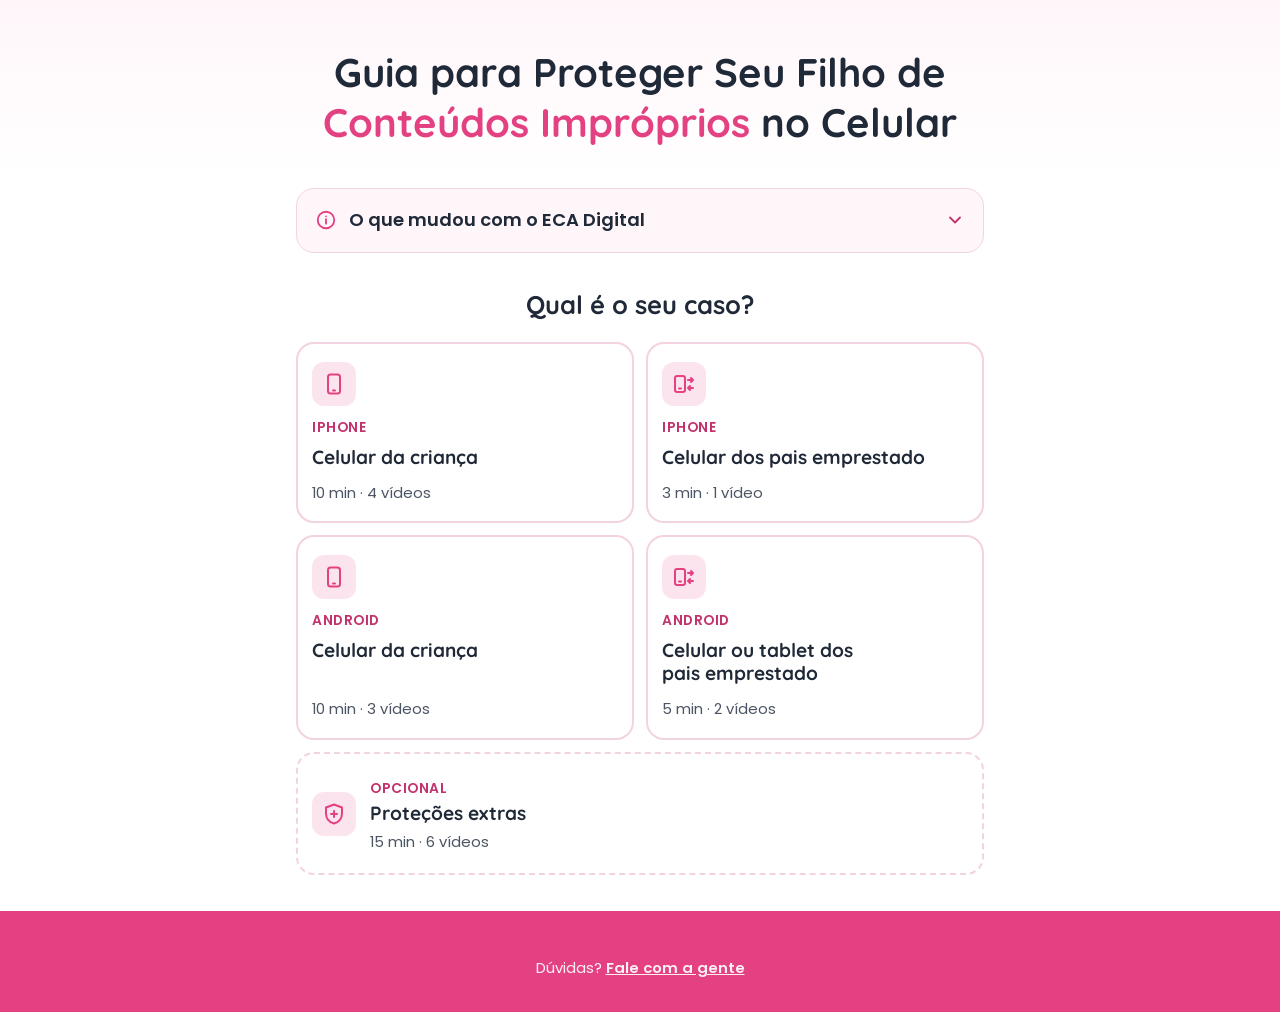
==== commit fcc7d3bf: "major fixes" ====
--- a/index.html
+++ b/index.html
@@ -5,7 +5,7 @@
     <meta name="viewport" content="width=device-width, initial-scale=1.0" />
     <meta name="robots" content="noindex, nofollow" />
     <meta name="theme-color" content="#E34181" />
-    <title>Proteção contra conteúdo impróprio no celular | Proteção Digital da Família</title>
+    <title>Guia para Proteger Seu Filho de Conteúdos Impróprios no Celular</title>
 
     <script>
       document.documentElement.classList.add("js");
@@ -17,15 +17,11 @@
       href="https://fonts.googleapis.com/css2?family=Quicksand:wght@500;600;700&family=Poppins:wght@400;500;600&display=swap"
       rel="stylesheet"
     />
-    <link rel="stylesheet" href="styles.css?v=3" />
+    <link rel="stylesheet" href="styles.css?v=4" />
   </head>
 
   <body>
     <svg width="0" height="0" style="position: absolute" aria-hidden="true">
-      <symbol id="i-marca" viewBox="0 0 32 32">
-        <path d="M16 2.5 4.5 6.8v8.4c0 7.3 4.9 12.6 11.5 14.8 6.6-2.2 11.5-7.5 11.5-14.8V6.8L16 2.5z" fill="currentColor" />
-        <path d="M16 22.2s-6.2-3.7-6.2-8a3.4 3.4 0 0 1 6.2-1.9 3.4 3.4 0 0 1 6.2 1.9c0 4.3-6.2 8-6.2 8z" fill="#fff" />
-      </symbol>
       <symbol id="i-celular" viewBox="0 0 24 24" fill="none" stroke="currentColor" stroke-width="2" stroke-linecap="round" stroke-linejoin="round">
         <rect x="6" y="2.5" width="12" height="19" rx="2.5" /><path d="M11 18.5h2" />
       </symbol>
@@ -35,8 +31,11 @@
       <symbol id="i-escudo-mais" viewBox="0 0 24 24" fill="none" stroke="currentColor" stroke-width="2" stroke-linecap="round" stroke-linejoin="round">
         <path d="M12 2.5 4 5.5v6c0 5 3.4 8.7 8 10 4.6-1.3 8-5 8-10v-6l-8-3z" /><path d="M12 9v6M9 12h6" />
       </symbol>
-      <symbol id="i-escudo" viewBox="0 0 24 24" fill="none" stroke="currentColor" stroke-width="2" stroke-linecap="round" stroke-linejoin="round">
-        <path d="M12 2.5 4 5.5v6c0 5 3.4 8.7 8 10 4.6-1.3 8-5 8-10v-6l-8-3z" /><path d="m8.8 12 2.2 2.2 4.2-4.4" />
+      <symbol id="i-voltar" viewBox="0 0 24 24" fill="none" stroke="currentColor" stroke-width="2.2" stroke-linecap="round" stroke-linejoin="round">
+        <path d="M15 18l-6-6 6-6" />
+      </symbol>
+      <symbol id="i-video" viewBox="0 0 24 24" fill="none" stroke="currentColor" stroke-width="2" stroke-linecap="round" stroke-linejoin="round">
+        <rect x="3" y="5" width="13" height="14" rx="2.5" /><path d="m16 10 5-3v10l-5-3" />
       </symbol>
       <symbol id="i-check" viewBox="0 0 24 24" fill="none" stroke="currentColor" stroke-width="2.6" stroke-linecap="round" stroke-linejoin="round">
         <path d="M5 12.5l4.5 4.5L19 7.5" />
@@ -60,23 +59,12 @@
         <path d="M9 6h11M9 12h11M9 18h11" /><path d="m3.5 6 1 1 2-2M3.5 12l1 1 2-2M3.5 18l1 1 2-2" />
       </symbol>
     </svg>
-
-    <!-- Topo -->
-    <header class="topo">
-      <div class="container">
-        <a class="marca" href="#inicio" aria-label="Proteção Digital da Família — início">
-          <svg aria-hidden="true"><use href="#i-marca" /></svg>
-          <span>Proteção Digital<br />da Família</span>
-        </a>
-        <a class="topo-link" href="#escolha">Trocar cenário</a>
-      </div>
-    </header>
 
     <main id="inicio">
       <!-- Abertura -->
       <section class="abertura">
         <div class="container">
-          <h1>Proteja o celular do seu filho contra <em>conteúdo impróprio</em></h1>
+          <h1>Guia para Proteger Seu Filho de <em>Conteúdos Impróprios</em> no Celular</h1>
         </div>
       </section>
 
@@ -157,6 +145,7 @@
       <section class="cenario" id="iphone-crianca" aria-labelledby="t-c1">
         <div class="container">
           <div class="cenario-cabecalho">
+            <a class="voltar" href="#escolha"><svg aria-hidden="true"><use href="#i-voltar" /></svg>Trocar cenário</a>
             <p class="rotulo">iPhone</p>
             <h2 id="t-c1">Celular da criança</h2>
           </div>
@@ -166,25 +155,24 @@
             <div class="barra" role="progressbar" aria-label="Progresso" aria-valuemin="0" aria-valuemax="100" aria-valuenow="0"><span></span></div>
           </div>
 
-          <div class="caixa protegido">
-            <h3><svg aria-hidden="true"><use href="#i-escudo" /></svg>O que fica protegido</h3>
-            <ul class="lista-check">
-              <li><strong>Navegadores:</strong> sites adultos bloqueados, sem aba anônima</li>
-              <li><strong>Links dentro de outros apps:</strong> também filtrados</li>
-              <li><strong>App Store:</strong> só apps da idade da criança</li>
-              <li><strong>Mensagens, FaceTime, AirDrop e Fotos:</strong> nudez desfocada</li>
-              <li><strong>YouTube:</strong> só o que você aprovar</li>
-            </ul>
-          </div>
+          <nav class="caixa protegido" aria-label="Vídeos">
+            <h3><svg aria-hidden="true"><use href="#i-video" /></svg>Passo a passo</h3>
+            <ol class="indice">
+              <li><a href="#c1-t1"><span class="ind-num">1</span><span>Configurar o iPhone como celular de criança</span></a></li>
+              <li><a href="#c1-t2"><span class="ind-num">2</span><span>Bloquear sites adultos e apps impróprios</span></a></li>
+              <li><a href="#c1-t3"><span class="ind-num">3</span><span>Desfocar nudez em mensagens e fotos</span></a></li>
+              <li><a href="#c1-t4"><span class="ind-num">4</span><span>Deixar no YouTube só vídeos aprovados</span></a></li>
+            </ol>
+          </nav>
 
           <div class="tarefas">
-            <article class="tarefa" data-id="c1-t1">
+            <article class="tarefa" id="c1-t1" data-id="c1-t1">
               <div class="tarefa-topo">
                 <span class="tarefa-num">1</span>
-                <h3>Ativar o Tempo de Uso</h3>
-              </div>
-              <div class="tarefa-corpo">
-                <div class="video" data-video-id="" data-titulo="Ativar o Tempo de Uso"></div>
+                <h3>Configurar o iPhone como celular de criança</h3>
+              </div>
+              <div class="tarefa-corpo">
+                <div class="video" data-video-id="" data-titulo="Configurar o iPhone como celular de criança"></div>
                 <div>
                   <div class="trilha"><span>Ajustes</span><i>›</i><span>Tempo de Uso</span></div>
                   <ol class="passos">
@@ -203,13 +191,13 @@
               </div>
             </article>
 
-            <article class="tarefa" data-id="c1-t2">
+            <article class="tarefa" id="c1-t2" data-id="c1-t2">
               <div class="tarefa-topo">
                 <span class="tarefa-num">2</span>
-                <h3>Bloquear sites adultos e limitar a App Store</h3>
-              </div>
-              <div class="tarefa-corpo">
-                <div class="video" data-video-id="" data-titulo="Bloquear sites adultos e limitar a App Store"></div>
+                <h3>Bloquear sites adultos e apps impróprios</h3>
+              </div>
+              <div class="tarefa-corpo">
+                <div class="video" data-video-id="" data-titulo="Bloquear sites adultos e apps impróprios"></div>
                 <div>
                   <div class="trilha"><span>Tempo de Uso</span><i>›</i><span>Restrições de Conteúdo e Privacidade</span></div>
                   <ol class="passos">
@@ -224,13 +212,13 @@
               </div>
             </article>
 
-            <article class="tarefa" data-id="c1-t3">
+            <article class="tarefa" id="c1-t3" data-id="c1-t3">
               <div class="tarefa-topo">
                 <span class="tarefa-num">3</span>
-                <h3>Conferir a Segurança na Comunicação</h3>
-              </div>
-              <div class="tarefa-corpo">
-                <div class="video" data-video-id="" data-titulo="Conferir a Segurança na Comunicação"></div>
+                <h3>Desfocar nudez em mensagens e fotos</h3>
+              </div>
+              <div class="tarefa-corpo">
+                <div class="video" data-video-id="" data-titulo="Desfocar nudez em mensagens e fotos"></div>
                 <div>
                   <div class="trilha"><span>Tempo de Uso</span><i>›</i><span>Segurança na Comunicação</span></div>
                   <ol class="passos">
@@ -243,13 +231,13 @@
               </div>
             </article>
 
-            <article class="tarefa" data-id="c1-t4">
+            <article class="tarefa" id="c1-t4" data-id="c1-t4">
               <div class="tarefa-topo">
                 <span class="tarefa-num">4</span>
-                <h3>Configurar o YouTube Kids</h3>
-              </div>
-              <div class="tarefa-corpo">
-                <div class="video" data-video-id="" data-titulo="Configurar o YouTube Kids no iPhone"></div>
+                <h3>Deixar no YouTube só vídeos aprovados</h3>
+              </div>
+              <div class="tarefa-corpo">
+                <div class="video" data-video-id="" data-titulo="Deixar no YouTube só vídeos aprovados"></div>
                 <div>
                   <div class="trilha"><span>YouTube Kids</span><i>›</i><span>Cadeado</span><i>›</i><span>Configurações</span></div>
                   <ol class="passos">
@@ -297,6 +285,7 @@
       <section class="cenario" id="iphone-emprestado" aria-labelledby="t-c2">
         <div class="container">
           <div class="cenario-cabecalho">
+            <a class="voltar" href="#escolha"><svg aria-hidden="true"><use href="#i-voltar" /></svg>Trocar cenário</a>
             <p class="rotulo">iPhone</p>
             <h2 id="t-c2">Celular dos pais emprestado</h2>
           </div>
@@ -306,21 +295,21 @@
             <div class="barra" role="progressbar" aria-label="Progresso" aria-valuemin="0" aria-valuemax="100" aria-valuenow="0"><span></span></div>
           </div>
 
-          <div class="caixa protegido">
-            <h3><svg aria-hidden="true"><use href="#i-escudo" /></svg>O que fica protegido</h3>
-            <ul class="lista-check">
-              <li>A criança fica <strong>presa em um único app</strong> e não mexe no resto do celular.</li>
-            </ul>
-          </div>
+          <nav class="caixa protegido" aria-label="Vídeos">
+            <h3><svg aria-hidden="true"><use href="#i-video" /></svg>Passo a passo</h3>
+            <ol class="indice">
+              <li><a href="#c2-t1"><span class="ind-num">1</span><span>Travar a criança em um só app</span></a></li>
+            </ol>
+          </nav>
 
           <div class="tarefas">
-            <article class="tarefa" data-id="c2-t1">
+            <article class="tarefa" id="c2-t1" data-id="c2-t1">
               <div class="tarefa-topo">
                 <span class="tarefa-num">1</span>
-                <h3>Ativar o Acesso Guiado</h3>
-              </div>
-              <div class="tarefa-corpo">
-                <div class="video" data-video-id="" data-titulo="Ativar o Acesso Guiado"></div>
+                <h3>Travar a criança em um só app</h3>
+              </div>
+              <div class="tarefa-corpo">
+                <div class="video" data-video-id="" data-titulo="Travar a criança em um só app"></div>
                 <div>
                   <div class="trilha"><span>Ajustes</span><i>›</i><span>Acessibilidade</span><i>›</i><span>Acesso Guiado</span></div>
                   <ol class="passos">
@@ -361,6 +350,7 @@
       <section class="cenario" id="android-crianca" aria-labelledby="t-c3">
         <div class="container">
           <div class="cenario-cabecalho">
+            <a class="voltar" href="#escolha"><svg aria-hidden="true"><use href="#i-voltar" /></svg>Trocar cenário</a>
             <p class="rotulo">Android</p>
             <h2 id="t-c3">Celular da criança</h2>
           </div>
@@ -370,24 +360,23 @@
             <div class="barra" role="progressbar" aria-label="Progresso" aria-valuemin="0" aria-valuemax="100" aria-valuenow="0"><span></span></div>
           </div>
 
-          <div class="caixa protegido">
-            <h3><svg aria-hidden="true"><use href="#i-escudo" /></svg>O que fica protegido</h3>
-            <ul class="lista-check">
-              <li><strong>Chrome:</strong> sites explícitos bloqueados</li>
-              <li><strong>Busca do Google:</strong> filtro de conteúdo travado</li>
-              <li><strong>Play Store:</strong> só com a sua aprovação</li>
-              <li><strong>YouTube:</strong> só o que você aprovar</li>
-            </ul>
-          </div>
+          <nav class="caixa protegido" aria-label="Vídeos">
+            <h3><svg aria-hidden="true"><use href="#i-video" /></svg>Passo a passo</h3>
+            <ol class="indice">
+              <li><a href="#c3-t1"><span class="ind-num">1</span><span>Conectar o celular da criança ao seu</span></a></li>
+              <li><a href="#c3-t2"><span class="ind-num">2</span><span>Bloquear sites adultos e apps impróprios</span></a></li>
+              <li><a href="#c3-t3"><span class="ind-num">3</span><span>Deixar no YouTube só vídeos aprovados</span></a></li>
+            </ol>
+          </nav>
 
           <div class="tarefas">
-            <article class="tarefa" data-id="c3-t1">
+            <article class="tarefa" id="c3-t1" data-id="c3-t1">
               <div class="tarefa-topo">
                 <span class="tarefa-num">1</span>
-                <h3>Ligar ao Family Link</h3>
-              </div>
-              <div class="tarefa-corpo">
-                <div class="video" data-video-id="" data-titulo="Ligar ao Family Link"></div>
+                <h3>Conectar o celular da criança ao seu</h3>
+              </div>
+              <div class="tarefa-corpo">
+                <div class="video" data-video-id="" data-titulo="Conectar o celular da criança ao seu"></div>
                 <div>
                   <div class="trilha"><span>Configurações</span><i>›</i><span>Google</span><i>›</i><span>Controles da família</span></div>
                   <ol class="passos">
@@ -401,13 +390,13 @@
               </div>
             </article>
 
-            <article class="tarefa" data-id="c3-t2">
+            <article class="tarefa" id="c3-t2" data-id="c3-t2">
               <div class="tarefa-topo">
                 <span class="tarefa-num">2</span>
-                <h3>Filtrar o Chrome e a Play Store</h3>
-              </div>
-              <div class="tarefa-corpo">
-                <div class="video" data-video-id="" data-titulo="Filtrar o Chrome e a Play Store"></div>
+                <h3>Bloquear sites adultos e apps impróprios</h3>
+              </div>
+              <div class="tarefa-corpo">
+                <div class="video" data-video-id="" data-titulo="Bloquear sites adultos e apps impróprios"></div>
                 <div>
                   <div class="trilha"><span>Family Link</span><i>›</i><span>Controles</span></div>
                   <ol class="passos">
@@ -421,13 +410,13 @@
               </div>
             </article>
 
-            <article class="tarefa" data-id="c3-t3">
+            <article class="tarefa" id="c3-t3" data-id="c3-t3">
               <div class="tarefa-topo">
                 <span class="tarefa-num">3</span>
-                <h3>Configurar o YouTube Kids</h3>
-              </div>
-              <div class="tarefa-corpo">
-                <div class="video" data-video-id="" data-titulo="Configurar o YouTube Kids no Android"></div>
+                <h3>Deixar no YouTube só vídeos aprovados</h3>
+              </div>
+              <div class="tarefa-corpo">
+                <div class="video" data-video-id="" data-titulo="Deixar no YouTube só vídeos aprovados"></div>
                 <div>
                   <div class="trilha"><span>YouTube Kids</span><i>›</i><span>Cadeado</span><i>›</i><span>Configurações</span></div>
                   <ol class="passos">
@@ -474,6 +463,7 @@
       <section class="cenario" id="android-emprestado" aria-labelledby="t-c4">
         <div class="container">
           <div class="cenario-cabecalho">
+            <a class="voltar" href="#escolha"><svg aria-hidden="true"><use href="#i-voltar" /></svg>Trocar cenário</a>
             <p class="rotulo">Android</p>
             <h2 id="t-c4">Celular ou tablet dos pais emprestado</h2>
           </div>
@@ -483,22 +473,22 @@
             <div class="barra" role="progressbar" aria-label="Progresso" aria-valuemin="0" aria-valuemax="100" aria-valuenow="0"><span></span></div>
           </div>
 
-          <div class="caixa protegido">
-            <h3><svg aria-hidden="true"><use href="#i-escudo" /></svg>O que fica protegido</h3>
-            <ul class="lista-check">
-              <li><strong>Celular:</strong> a criança fica presa em um único app</li>
-              <li><strong>Tablet:</strong> um espaço infantil só com o que você escolher</li>
-            </ul>
-          </div>
+          <nav class="caixa protegido" aria-label="Vídeos">
+            <h3><svg aria-hidden="true"><use href="#i-video" /></svg>Passo a passo</h3>
+            <ol class="indice">
+              <li><a href="#c4-t1"><span class="ind-num">1</span><span><span class="plataforma">Celular</span>Travar a criança em um só app</span></a></li>
+              <li><a href="#c4-t2"><span class="ind-num">2</span><span><span class="plataforma">Tablet</span>Criar um espaço infantil no tablet</span></a></li>
+            </ol>
+          </nav>
 
           <div class="tarefas">
-            <article class="tarefa" data-id="c4-t1">
+            <article class="tarefa" id="c4-t1" data-id="c4-t1">
               <div class="tarefa-topo">
                 <span class="tarefa-num">1</span>
-                <h3><span class="plataforma">Celular</span>Fixar um app na tela</h3>
-              </div>
-              <div class="tarefa-corpo">
-                <div class="video" data-video-id="" data-titulo="Fixar um app na tela"></div>
+                <h3><span class="plataforma">Celular</span>Travar a criança em um só app</h3>
+              </div>
+              <div class="tarefa-corpo">
+                <div class="video" data-video-id="" data-titulo="Travar a criança em um só app"></div>
                 <div>
                   <div class="trilha"><span>Configurações</span><i>›</i><span>Segurança</span><i>›</i><span>Fixar app</span></div>
                   <ol class="passos">
@@ -517,13 +507,13 @@
               </div>
             </article>
 
-            <article class="tarefa" data-id="c4-t2">
+            <article class="tarefa" id="c4-t2" data-id="c4-t2">
               <div class="tarefa-topo">
                 <span class="tarefa-num">2</span>
-                <h3><span class="plataforma">Tablet</span>Ativar o Google Kids Space</h3>
-              </div>
-              <div class="tarefa-corpo">
-                <div class="video" data-video-id="" data-titulo="Ativar o Google Kids Space"></div>
+                <h3><span class="plataforma">Tablet</span>Criar um espaço infantil no tablet</h3>
+              </div>
+              <div class="tarefa-corpo">
+                <div class="video" data-video-id="" data-titulo="Criar um espaço infantil no tablet"></div>
                 <div>
                   <ol class="passos">
                     <li>Ative o <strong>Kids Space</strong> e escolha a conta da criança.</li>
@@ -561,6 +551,7 @@
       <section class="cenario" id="extras" aria-labelledby="t-ex">
         <div class="container">
           <div class="cenario-cabecalho">
+            <a class="voltar" href="#escolha"><svg aria-hidden="true"><use href="#i-voltar" /></svg>Trocar cenário</a>
             <p class="rotulo">Opcional</p>
             <h2 id="t-ex">Proteções extras</h2>
           </div>
@@ -570,14 +561,26 @@
             <div class="barra" role="progressbar" aria-label="Progresso" aria-valuemin="0" aria-valuemax="100" aria-valuenow="0"><span></span></div>
           </div>
 
+          <nav class="caixa protegido" aria-label="Vídeos">
+            <h3><svg aria-hidden="true"><use href="#i-video" /></svg>Passo a passo</h3>
+            <ol class="indice">
+              <li><a href="#ex-t1"><span class="ind-num">1</span><span><span class="plataforma">Android</span>Filtrar sites adultos na internet</span></a></li>
+              <li><a href="#ex-t2"><span class="ind-num">2</span><span><span class="plataforma">Android</span>Impedir apps de fora da loja</span></a></li>
+              <li><a href="#ex-t3"><span class="ind-num">3</span><span><span class="plataforma">iPhone</span>Impedir a instalação de novos apps</span></a></li>
+              <li><a href="#ex-t4"><span class="ind-num">4</span><span>Deixar a Alexa e o Google Assistente no modo infantil</span></a></li>
+              <li><a href="#ex-t5"><span class="ind-num">5</span><span>Bloquear apps de IA de personagem</span></a></li>
+              <li><a href="#ex-t6"><span class="ind-num">6</span><span>Bloquear TikTok e Pinterest</span></a></li>
+            </ol>
+          </nav>
+
           <div class="tarefas">
-            <article class="tarefa" data-id="ex-t1">
+            <article class="tarefa" id="ex-t1" data-id="ex-t1">
               <div class="tarefa-topo">
                 <span class="tarefa-num">1</span>
-                <h3><span class="plataforma">Android</span>Filtrar a internet com DNS Privado</h3>
-              </div>
-              <div class="tarefa-corpo">
-                <div class="video" data-video-id="" data-titulo="Filtrar a internet com DNS Privado"></div>
+                <h3><span class="plataforma">Android</span>Filtrar sites adultos na internet</h3>
+              </div>
+              <div class="tarefa-corpo">
+                <div class="video" data-video-id="" data-titulo="Filtrar sites adultos na internet"></div>
                 <div>
                   <div class="trilha"><span>Configurações</span><i>›</i><span>Rede</span><i>›</i><span>DNS Privado</span></div>
                   <ol class="passos">
@@ -591,13 +594,13 @@
               </div>
             </article>
 
-            <article class="tarefa" data-id="ex-t2">
+            <article class="tarefa" id="ex-t2" data-id="ex-t2">
               <div class="tarefa-topo">
                 <span class="tarefa-num">2</span>
-                <h3><span class="plataforma">Android</span>Bloquear apps de fora da loja</h3>
-              </div>
-              <div class="tarefa-corpo">
-                <div class="video" data-video-id="" data-titulo="Bloquear apps de fora da loja"></div>
+                <h3><span class="plataforma">Android</span>Impedir apps de fora da loja</h3>
+              </div>
+              <div class="tarefa-corpo">
+                <div class="video" data-video-id="" data-titulo="Impedir apps de fora da loja"></div>
                 <div>
                   <div class="trilha"><span>Configurações</span><i>›</i><span>Apps</span><i>›</i><span>Acesso especial</span></div>
                   <ol class="passos">
@@ -611,13 +614,13 @@
               </div>
             </article>
 
-            <article class="tarefa" data-id="ex-t3">
+            <article class="tarefa" id="ex-t3" data-id="ex-t3">
               <div class="tarefa-topo">
                 <span class="tarefa-num">3</span>
-                <h3><span class="plataforma">iPhone</span>Bloquear a instalação de apps</h3>
-              </div>
-              <div class="tarefa-corpo">
-                <div class="video" data-video-id="" data-titulo="Bloquear a instalação de apps"></div>
+                <h3><span class="plataforma">iPhone</span>Impedir a instalação de novos apps</h3>
+              </div>
+              <div class="tarefa-corpo">
+                <div class="video" data-video-id="" data-titulo="Impedir a instalação de novos apps"></div>
                 <div>
                   <div class="trilha"><span>Restrições de Conteúdo e Privacidade</span><i>›</i><span>Compras no iTunes e App Store</span></div>
                   <ol class="passos">
@@ -630,13 +633,13 @@
               </div>
             </article>
 
-            <article class="tarefa" data-id="ex-t4">
+            <article class="tarefa" id="ex-t4" data-id="ex-t4">
               <div class="tarefa-topo">
                 <span class="tarefa-num">4</span>
-                <h3>Modo infantil na Alexa e no Google Assistente</h3>
-              </div>
-              <div class="tarefa-corpo">
-                <div class="video" data-video-id="" data-titulo="Modo infantil nos assistentes de voz"></div>
+                <h3>Deixar a Alexa e o Google Assistente no modo infantil</h3>
+              </div>
+              <div class="tarefa-corpo">
+                <div class="video" data-video-id="" data-titulo="Deixar a Alexa e o Google Assistente no modo infantil"></div>
                 <div>
                   <ol class="passos">
                     <li><strong>Alexa:</strong> no app Alexa, ative o <strong>Amazon Kids</strong>.</li>
@@ -649,10 +652,10 @@
               </div>
             </article>
 
-            <article class="tarefa" data-id="ex-t5">
+            <article class="tarefa" id="ex-t5" data-id="ex-t5">
               <div class="tarefa-topo">
                 <span class="tarefa-num">5</span>
-                <h3>Bloquear apps de IA de “personagem”</h3>
+                <h3>Bloquear apps de IA de personagem</h3>
               </div>
               <div class="tarefa-corpo">
                 <div class="video" data-video-id="" data-titulo="Bloquear apps de IA de personagem"></div>
@@ -671,7 +674,7 @@
               </div>
             </article>
 
-            <article class="tarefa" data-id="ex-t6">
+            <article class="tarefa" id="ex-t6" data-id="ex-t6">
               <div class="tarefa-topo">
                 <span class="tarefa-num">6</span>
                 <h3>Bloquear TikTok e Pinterest</h3>
@@ -700,14 +703,10 @@
     <!-- Rodapé -->
     <footer class="rodape">
       <div class="container">
-        <a class="marca" href="#inicio">
-          <svg aria-hidden="true"><use href="#i-marca" /></svg>
-          <span>Proteção Digital da Família</span>
-        </a>
         <p>Dúvidas? <a href="#">Fale com a gente</a></p>
       </div>
     </footer>
 
-    <script src="app.js?v=2"></script>
+    <script src="app.js?v=4"></script>
   </body>
 </html>
--- a/styles.css
+++ b/styles.css
@@ -42,7 +42,7 @@
 html {
   font-size: 16px;
   scroll-behavior: smooth;
-  scroll-padding-top: 76px;
+  scroll-padding-top: 72px;
 }
 @media (min-width: 768px) {
   html {
@@ -100,57 +100,6 @@
   white-space: nowrap;
 }
 
-/* ---------- Topo ---------- */
-
-.topo {
-  position: sticky;
-  top: 0;
-  z-index: 20;
-  background: rgba(255, 255, 255, 0.92);
-  backdrop-filter: blur(10px);
-  -webkit-backdrop-filter: blur(10px);
-  border-bottom: 1px solid var(--borda);
-}
-.topo .container {
-  display: flex;
-  align-items: center;
-  justify-content: space-between;
-  gap: 12px;
-  height: 60px;
-}
-.marca {
-  display: flex;
-  align-items: center;
-  gap: 10px;
-  text-decoration: none;
-  color: var(--rosa);
-}
-.marca svg {
-  width: 30px;
-  height: 30px;
-  flex-shrink: 0;
-}
-.marca span {
-  font-family: "Quicksand", sans-serif;
-  font-weight: 700;
-  font-size: 0.95rem;
-  line-height: 1.15;
-}
-.topo-link {
-  display: none;
-  font-size: 0.875rem;
-  font-weight: 600;
-  text-decoration: none;
-  color: var(--rosa-escuro);
-  background: var(--rosa-claro);
-  padding: 7px 14px;
-  border-radius: 999px;
-  white-space: nowrap;
-}
-.tem-cenario .topo-link {
-  display: inline-block;
-}
-
 /* ---------- Abertura ---------- */
 
 .abertura {
@@ -159,7 +108,7 @@
   text-align: center;
 }
 .abertura h1 {
-  font-size: 1.875rem;
+  font-size: 1.75rem;
   font-weight: 700;
   color: var(--texto);
 }
@@ -360,6 +309,21 @@
 .cenario-cabecalho {
   padding: 28px 0 8px;
 }
+.voltar {
+  display: inline-flex;
+  align-items: center;
+  gap: 6px;
+  font-size: 0.9375rem;
+  font-weight: 600;
+  text-decoration: none;
+  color: var(--rosa-escuro);
+  margin-bottom: 12px;
+}
+.voltar svg {
+  width: 18px;
+  height: 18px;
+}
+
 .cenario-cabecalho .rotulo {
   font-size: 0.875rem;
   font-weight: 600;
@@ -376,7 +340,7 @@
 /* Barra de progresso */
 .progresso {
   position: sticky;
-  top: 60px;
+  top: env(safe-area-inset-top, 0px);
   z-index: 10;
   background: var(--branco);
   padding: 12px 0;
@@ -469,6 +433,50 @@
   font-weight: 600;
 }
 
+/* Índice de vídeos do cenário */
+.indice {
+  list-style: none;
+  margin: 0;
+  padding: 0;
+  display: grid;
+  gap: 4px;
+}
+.indice a {
+  display: flex;
+  align-items: center;
+  gap: 12px;
+  padding: 8px 6px;
+  border-radius: var(--raio-sm);
+  text-decoration: none;
+  color: var(--texto);
+  font-size: 1rem;
+  font-weight: 500;
+  line-height: 1.4;
+}
+.indice a:hover {
+  background: var(--branco);
+}
+.ind-num {
+  flex-shrink: 0;
+  width: 28px;
+  height: 28px;
+  border-radius: 9px;
+  background: var(--rosa);
+  color: var(--branco);
+  font-family: "Quicksand", sans-serif;
+  font-weight: 700;
+  font-size: 0.9375rem;
+  display: grid;
+  place-items: center;
+  transition: background 0.3s ease;
+}
+.indice a.feita .ind-num {
+  background: var(--verde);
+}
+.indice a.feita > span:last-child {
+  color: var(--texto-suave);
+}
+
 /* ---------- Tarefa (vídeo) ---------- */
 
 .tarefas {
@@ -830,10 +838,6 @@
   padding: 32px 0;
   text-align: center;
 }
-.rodape .marca {
-  color: var(--branco);
-  justify-content: center;
-}
 .rodape p {
   font-size: 0.875rem;
   opacity: 0.92;
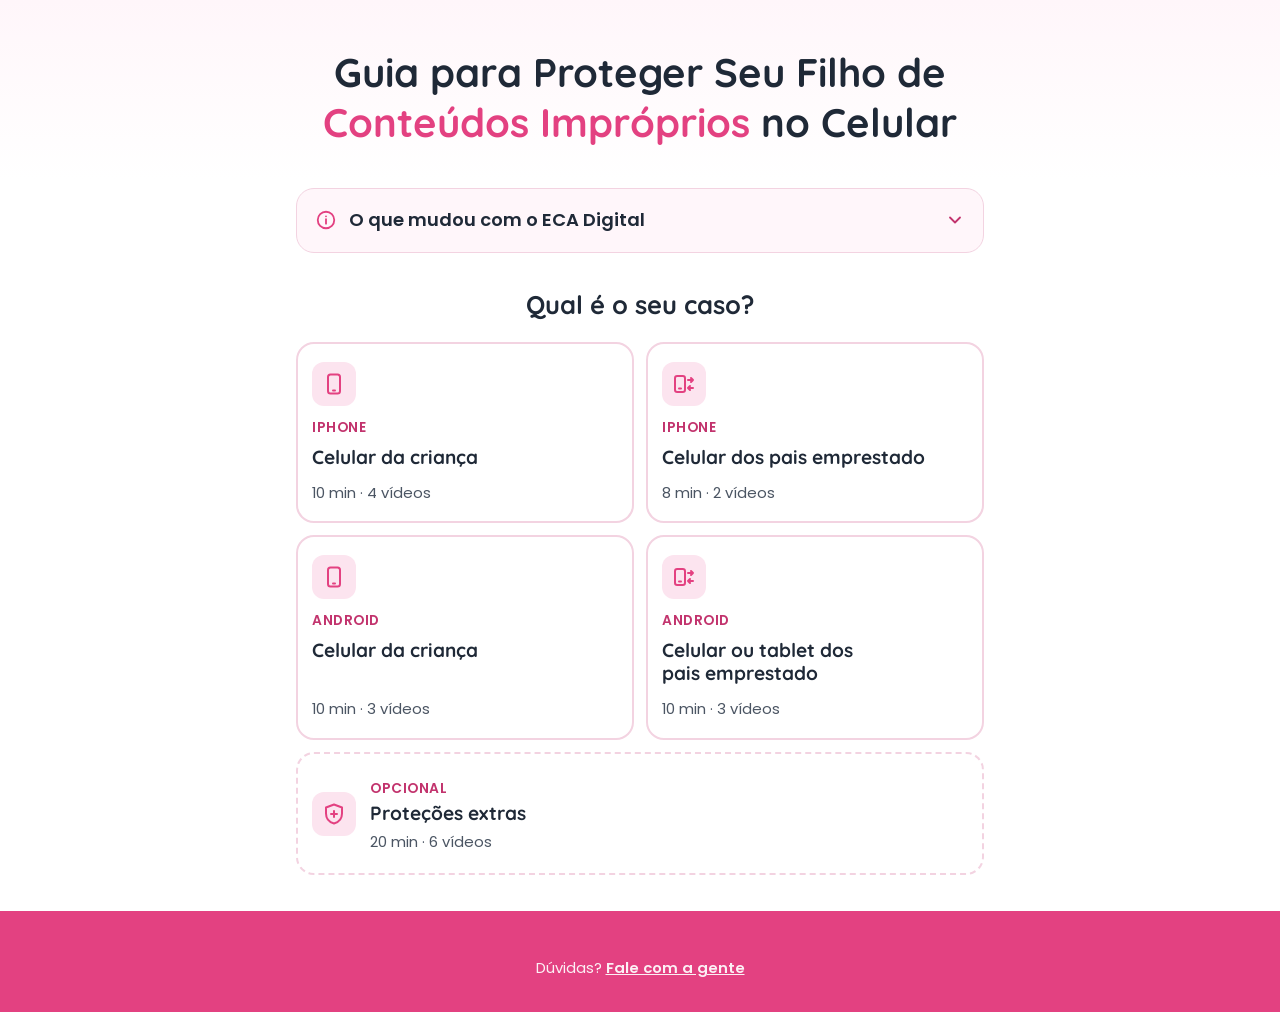
==== commit 05d90588: "Pré-requisitos entre vídeos, estrutura do roteiro e vídeos do cenário 1 Co-Authored-By: Claude Opus " ====
--- a/index.html
+++ b/index.html
@@ -17,7 +17,7 @@
       href="https://fonts.googleapis.com/css2?family=Quicksand:wght@500;600;700&family=Poppins:wght@400;500;600&display=swap"
       rel="stylesheet"
     />
-    <link rel="stylesheet" href="styles.css?v=4" />
+    <link rel="stylesheet" href="styles.css?v=5" />
   </head>
 
   <body>
@@ -36,6 +36,9 @@
       </symbol>
       <symbol id="i-video" viewBox="0 0 24 24" fill="none" stroke="currentColor" stroke-width="2" stroke-linecap="round" stroke-linejoin="round">
         <rect x="3" y="5" width="13" height="14" rx="2.5" /><path d="m16 10 5-3v10l-5-3" />
+      </symbol>
+      <symbol id="i-cadeado" viewBox="0 0 24 24" fill="none" stroke="currentColor" stroke-width="2" stroke-linecap="round" stroke-linejoin="round">
+        <rect x="4.5" y="10.5" width="15" height="10.5" rx="2.5" /><path d="M8 10.5V7.5a4 4 0 0 1 8 0v3" />
       </symbol>
       <symbol id="i-check" viewBox="0 0 24 24" fill="none" stroke="currentColor" stroke-width="2.6" stroke-linecap="round" stroke-linejoin="round">
         <path d="M5 12.5l4.5 4.5L19 7.5" />
@@ -112,7 +115,7 @@
               <span class="aparelho"><svg aria-hidden="true"><use href="#i-emprestado" /></svg></span>
               <span class="rotulo">iPhone</span>
               <h3>Celular dos pais emprestado</h3>
-              <span class="meta">3 min · 1 vídeo</span>
+              <span class="meta">8 min · 2 vídeos</span>
             </a>
             <a class="cenario-card" href="#android-crianca" aria-current="false">
               <span class="feito-tag">Concluído</span>
@@ -126,7 +129,7 @@
               <span class="aparelho"><svg aria-hidden="true"><use href="#i-emprestado" /></svg></span>
               <span class="rotulo">Android</span>
               <h3>Celular ou tablet dos pais emprestado</h3>
-              <span class="meta">5 min · 2 vídeos</span>
+              <span class="meta">10 min · 3 vídeos</span>
             </a>
             <a class="cenario-card extras" href="#extras" aria-current="false">
               <span class="feito-tag">Concluído</span>
@@ -134,7 +137,7 @@
               <div>
                 <span class="rotulo">Opcional</span>
                 <h3>Proteções extras</h3>
-                <span class="meta">15 min · 6 vídeos</span>
+                <span class="meta">20 min · 6 vídeos</span>
               </div>
             </a>
           </nav>
@@ -166,88 +169,93 @@
           </nav>
 
           <div class="tarefas">
-            <article class="tarefa" id="c1-t1" data-id="c1-t1">
+            <article class="tarefa" id="c1-t1" data-id="c1-t1" data-nome="Configurar o iPhone como celular de criança">
               <div class="tarefa-topo">
                 <span class="tarefa-num">1</span>
                 <h3>Configurar o iPhone como celular de criança</h3>
               </div>
               <div class="tarefa-corpo">
-                <div class="video" data-video-id="" data-titulo="Configurar o iPhone como celular de criança"></div>
+                <div class="video" data-video-id="l_-Ls1OGGcI" data-titulo="Configurar o iPhone como celular de criança"></div>
                 <div>
                   <div class="trilha"><span>Ajustes</span><i>›</i><span>Tempo de Uso</span></div>
                   <ol class="passos">
-                    <li>Toque em <strong>Ativar Tempo de Uso</strong> e escolha <strong>“Esse iPhone é de uma criança”</strong>.</li>
-                    <li>Informe a idade da criança.</li>
-                    <li>Crie um <strong>Código do Tempo de Uso</strong> diferente da senha do celular.</li>
+                    <li>Toque em <strong>Gerenciar o Tempo de Uso</strong> e ative <strong>Atividade em Apps e Sites</strong>.</li>
+                    <li>Toque em <strong>Bloquear Ajustes do Tempo de Uso</strong> e crie um código só seu.</li>
+                    <li>Coloque o seu Apple ID. Ele recupera o código se você esquecer.</li>
                   </ol>
                   <div class="aviso">
                     <svg aria-hidden="true"><use href="#i-alerta" /></svg>
-                    <span>Não conte o código para a criança.</span>
-                  </div>
-                  <button class="btn-feito" type="button" aria-pressed="false">
-                    <svg aria-hidden="true"><use href="#i-check" /></svg><span class="txt">Marcar como feito</span>
-                  </button>
-                </div>
-              </div>
-            </article>
-
-            <article class="tarefa" id="c1-t2" data-id="c1-t2">
+                    <span>Não use a senha do celular como código.</span>
+                  </div>
+                  <button class="btn-feito" type="button" aria-pressed="false">
+                    <svg aria-hidden="true"><use href="#i-check" /></svg><span class="txt">Marcar como feito</span>
+                  </button>
+                </div>
+              </div>
+            </article>
+
+            <article class="tarefa" id="c1-t2" data-id="c1-t2" data-nome="Bloquear sites adultos e apps impróprios" data-requer="c1-t1">
               <div class="tarefa-topo">
                 <span class="tarefa-num">2</span>
                 <h3>Bloquear sites adultos e apps impróprios</h3>
               </div>
               <div class="tarefa-corpo">
-                <div class="video" data-video-id="" data-titulo="Bloquear sites adultos e apps impróprios"></div>
-                <div>
-                  <div class="trilha"><span>Tempo de Uso</span><i>›</i><span>Restrições de Conteúdo e Privacidade</span></div>
-                  <ol class="passos">
-                    <li>Ative <strong>Restrições de Conteúdo e Privacidade</strong>.</li>
-                    <li>Em <strong>Restrições de Conteúdo › Conteúdo da Web</strong>, escolha <strong>Limitar Sites Adultos</strong>.</li>
-                    <li>Defina a classificação de <strong>Filmes, TV, Apps e Livros</strong> pela idade da criança.</li>
-                  </ol>
-                  <button class="btn-feito" type="button" aria-pressed="false">
-                    <svg aria-hidden="true"><use href="#i-check" /></svg><span class="txt">Marcar como feito</span>
-                  </button>
-                </div>
-              </div>
-            </article>
-
-            <article class="tarefa" id="c1-t3" data-id="c1-t3">
+                <div class="video" data-video-id="20XyeXzKJtI" data-titulo="Bloquear sites adultos e apps impróprios"></div>
+                <div>
+                  <div class="trilha"><span>Tempo de Uso</span><i>›</i><span>Apps e Sites</span><i>›</i><span>Restrições</span></div>
+                  <ol class="passos">
+                    <li>Em <strong>Sites › Filtragem</strong>, escolha <strong>Limitar Sites Adultos</strong>.</li>
+                    <li>Em <strong>Idade</strong>, escolha <strong>12</strong>.</li>
+                    <li>Teste: busque um site adulto no Safari. Deve bloquear.</li>
+                  </ol>
+                  <div class="aviso info">
+                    <svg aria-hidden="true"><use href="#i-info" /></svg>
+                    <span>12 é a idade mínima do YouTube Kids. Apps para maiores continuam bloqueados.</span>
+                  </div>
+                  <button class="btn-feito" type="button" aria-pressed="false">
+                    <svg aria-hidden="true"><use href="#i-check" /></svg><span class="txt">Marcar como feito</span>
+                  </button>
+                </div>
+              </div>
+            </article>
+
+            <article class="tarefa" id="c1-t3" data-id="c1-t3" data-nome="Desfocar nudez em mensagens e fotos" data-requer="c1-t1">
               <div class="tarefa-topo">
                 <span class="tarefa-num">3</span>
                 <h3>Desfocar nudez em mensagens e fotos</h3>
               </div>
               <div class="tarefa-corpo">
-                <div class="video" data-video-id="" data-titulo="Desfocar nudez em mensagens e fotos"></div>
-                <div>
-                  <div class="trilha"><span>Tempo de Uso</span><i>›</i><span>Segurança na Comunicação</span></div>
-                  <ol class="passos">
-                    <li>Confira se está <strong>ativada</strong>. Ela desfoca nudez em Mensagens, FaceTime, AirDrop e Fotos.</li>
-                  </ol>
-                  <button class="btn-feito" type="button" aria-pressed="false">
-                    <svg aria-hidden="true"><use href="#i-check" /></svg><span class="txt">Marcar como feito</span>
-                  </button>
-                </div>
-              </div>
-            </article>
-
-            <article class="tarefa" id="c1-t4" data-id="c1-t4">
+                <div class="video" data-video-id="QJSB5qgwCmk" data-titulo="Desfocar nudez em mensagens e fotos"></div>
+                <div>
+                  <div class="trilha"><span>Ajustes</span><i>›</i><span>Tempo de Uso</span><i>›</i><span>Segurança de Comunicação</span></div>
+                  <ol class="passos">
+                    <li>Ligue a chave. Fotos com nudez passam a chegar borradas.</li>
+                  </ol>
+                  <button class="btn-feito" type="button" aria-pressed="false">
+                    <svg aria-hidden="true"><use href="#i-check" /></svg><span class="txt">Marcar como feito</span>
+                  </button>
+                </div>
+              </div>
+            </article>
+
+            <article class="tarefa" id="c1-t4" data-id="c1-t4" data-nome="Deixar no YouTube só vídeos aprovados">
               <div class="tarefa-topo">
                 <span class="tarefa-num">4</span>
                 <h3>Deixar no YouTube só vídeos aprovados</h3>
               </div>
               <div class="tarefa-corpo">
-                <div class="video" data-video-id="" data-titulo="Deixar no YouTube só vídeos aprovados"></div>
-                <div>
-                  <div class="trilha"><span>YouTube Kids</span><i>›</i><span>Cadeado</span><i>›</i><span>Configurações</span></div>
-                  <ol class="passos">
-                    <li>Crie o perfil da criança e escolha o nível <strong>Pré-escolar</strong> ou <strong>Crianças menores</strong>.</li>
-                    <li>Ative <strong>Somente Conteúdo Aprovado</strong>.</li>
-                    <li>Em <strong>Conteúdo Aprovado</strong>, toque em <strong>+</strong> e adicione os canais que você confia.</li>
-                  </ol>
-                  <div class="aviso">
-                    <svg aria-hidden="true"><use href="#i-alerta" /></svg>
-                    <span>Sem canais aprovados, a criança não vê nada.</span>
+                <div class="video" data-video-id="24QGkTY4Wsk" data-titulo="Deixar no YouTube só vídeos aprovados"></div>
+                <div>
+                  <div class="trilha"><span>App Store</span><i>›</i><span>YouTube Kids</span></div>
+                  <ol class="passos">
+                    <li>Baixe e abra o <strong>YouTube Kids</strong> na App Store.</li>
+                    <li>Toque em <strong>Pular</strong> e entre com o <strong>seu</strong> e-mail.</li>
+                    <li>Crie o perfil da criança e, na idade, deslize até <strong>Aprovar conteúdo por conta própria</strong>.</li>
+                    <li>Toque em <strong>Selecionar</strong>, no <strong>+</strong> dos canais que você confia e em <strong>Concluído</strong>.</li>
+                  </ol>
+                  <div class="aviso info">
+                    <svg aria-hidden="true"><use href="#i-info" /></svg>
+                    <span>Já fez em outro celular? Entre com o mesmo e-mail e escolha o perfil da criança.</span>
                   </div>
                   <button class="btn-feito" type="button" aria-pressed="false">
                     <svg aria-hidden="true"><use href="#i-check" /></svg><span class="txt">Marcar como feito</span>
@@ -291,21 +299,48 @@
           </div>
 
           <div class="progresso">
-            <div class="progresso-topo"><span class="conta">0 de 1 tarefa</span></div>
+            <div class="progresso-topo"><span class="conta">0 de 2 tarefas</span></div>
             <div class="barra" role="progressbar" aria-label="Progresso" aria-valuemin="0" aria-valuemax="100" aria-valuenow="0"><span></span></div>
           </div>
 
           <nav class="caixa protegido" aria-label="Vídeos">
             <h3><svg aria-hidden="true"><use href="#i-video" /></svg>Passo a passo</h3>
             <ol class="indice">
-              <li><a href="#c2-t1"><span class="ind-num">1</span><span>Travar a criança em um só app</span></a></li>
+              <li><a href="#c2-t1"><span class="ind-num">1</span><span>Deixar no YouTube só vídeos aprovados</span></a></li>
+              <li><a href="#c2-t2"><span class="ind-num">2</span><span>Travar a criança em um só app</span></a></li>
             </ol>
           </nav>
 
           <div class="tarefas">
-            <article class="tarefa" id="c2-t1" data-id="c2-t1">
+            <article class="tarefa" id="c2-t1" data-id="c2-t1" data-nome="Deixar no YouTube só vídeos aprovados">
               <div class="tarefa-topo">
                 <span class="tarefa-num">1</span>
+                <h3>Deixar no YouTube só vídeos aprovados</h3>
+              </div>
+              <div class="tarefa-corpo">
+                <div class="video" data-video-id="24QGkTY4Wsk" data-titulo="Deixar no YouTube só vídeos aprovados"></div>
+                <div>
+                  <div class="trilha"><span>App Store</span><i>›</i><span>YouTube Kids</span></div>
+                  <ol class="passos">
+                    <li>Baixe e abra o <strong>YouTube Kids</strong> na App Store.</li>
+                    <li>Toque em <strong>Pular</strong> e entre com o <strong>seu</strong> e-mail.</li>
+                    <li>Crie o perfil da criança e, na idade, deslize até <strong>Aprovar conteúdo por conta própria</strong>.</li>
+                    <li>Toque em <strong>Selecionar</strong>, no <strong>+</strong> dos canais que você confia e em <strong>Concluído</strong>.</li>
+                  </ol>
+                  <div class="aviso info">
+                    <svg aria-hidden="true"><use href="#i-info" /></svg>
+                    <span>A criança vai usar o seu celular: arrume o YouTube Kids nele também. Já fez em outro celular? Entre com o mesmo e-mail e escolha o perfil da criança.</span>
+                  </div>
+                  <button class="btn-feito" type="button" aria-pressed="false">
+                    <svg aria-hidden="true"><use href="#i-check" /></svg><span class="txt">Marcar como feito</span>
+                  </button>
+                </div>
+              </div>
+            </article>
+
+            <article class="tarefa" id="c2-t2" data-id="c2-t2" data-nome="Travar a criança em um só app" data-requer="c2-t1">
+              <div class="tarefa-topo">
+                <span class="tarefa-num">2</span>
                 <h3>Travar a criança em um só app</h3>
               </div>
               <div class="tarefa-corpo">
@@ -313,10 +348,9 @@
                 <div>
                   <div class="trilha"><span>Ajustes</span><i>›</i><span>Acessibilidade</span><i>›</i><span>Acesso Guiado</span></div>
                   <ol class="passos">
-                    <li>Ative o <strong>Acesso Guiado</strong> e crie um código.</li>
-                    <li>Abra o app que a criança vai usar.</li>
-                    <li>Aperte o <strong>botão lateral 3 vezes</strong> e toque em <strong>Iniciar</strong>.</li>
-                    <li>Para sair: botão lateral 3 vezes + código.</li>
+                    <li>Ligue o <strong>Acesso Guiado</strong> e, em <strong>Ajustes de Código</strong>, crie um código só seu.</li>
+                    <li>Abra o YouTube Kids, aperte o <strong>botão lateral 3 vezes</strong> e toque em <strong>Iniciar</strong>.</li>
+                    <li>Para liberar: botão lateral 3 vezes + código.</li>
                   </ol>
                   <button class="btn-feito" type="button" aria-pressed="false">
                     <svg aria-hidden="true"><use href="#i-check" /></svg><span class="txt">Marcar como feito</span>
@@ -370,7 +404,7 @@
           </nav>
 
           <div class="tarefas">
-            <article class="tarefa" id="c3-t1" data-id="c3-t1">
+            <article class="tarefa" id="c3-t1" data-id="c3-t1" data-nome="Conectar o celular da criança ao seu">
               <div class="tarefa-topo">
                 <span class="tarefa-num">1</span>
                 <h3>Conectar o celular da criança ao seu</h3>
@@ -380,17 +414,22 @@
                 <div>
                   <div class="trilha"><span>Configurações</span><i>›</i><span>Google</span><i>›</i><span>Controles da família</span></div>
                   <ol class="passos">
-                    <li>No celular da criança, toque em <strong>Vamos começar</strong> e siga as telas.</li>
-                    <li>No seu celular, instale o <strong>Family Link</strong> e confirme.</li>
-                  </ol>
-                  <button class="btn-feito" type="button" aria-pressed="false">
-                    <svg aria-hidden="true"><use href="#i-check" /></svg><span class="txt">Marcar como feito</span>
-                  </button>
-                </div>
-              </div>
-            </article>
-
-            <article class="tarefa" id="c3-t2" data-id="c3-t2">
+                    <li>No <strong>seu</strong> celular, baixe o <strong>Family Link</strong> e entre com a sua conta Google.</li>
+                    <li>No celular da <strong>criança</strong>, toque em <strong>Vamos começar</strong> e escolha a conta dela.</li>
+                    <li>Entre com a sua conta para aprovar e confirme.</li>
+                  </ol>
+                  <div class="aviso info">
+                    <svg aria-hidden="true"><use href="#i-info" /></svg>
+                    <span>Deixe os dois celulares por perto.</span>
+                  </div>
+                  <button class="btn-feito" type="button" aria-pressed="false">
+                    <svg aria-hidden="true"><use href="#i-check" /></svg><span class="txt">Marcar como feito</span>
+                  </button>
+                </div>
+              </div>
+            </article>
+
+            <article class="tarefa" id="c3-t2" data-id="c3-t2" data-nome="Bloquear sites adultos e apps impróprios" data-requer="c3-t1">
               <div class="tarefa-topo">
                 <span class="tarefa-num">2</span>
                 <h3>Bloquear sites adultos e apps impróprios</h3>
@@ -398,19 +437,21 @@
               <div class="tarefa-corpo">
                 <div class="video" data-video-id="" data-titulo="Bloquear sites adultos e apps impróprios"></div>
                 <div>
-                  <div class="trilha"><span>Family Link</span><i>›</i><span>Controles</span></div>
+                  <div class="trilha"><span>Family Link</span><i>›</i><span>Nome da criança</span><i>›</i><span>Controles</span></div>
                   <ol class="passos">
                     <li>Em <strong>Chrome e Web</strong>, escolha <strong>Tentar bloquear sites explícitos</strong>.</li>
-                    <li>Em <strong>Google Play</strong>, defina a idade máxima e ative a <strong>aprovação para downloads</strong>.</li>
-                  </ol>
-                  <button class="btn-feito" type="button" aria-pressed="false">
-                    <svg aria-hidden="true"><use href="#i-check" /></svg><span class="txt">Marcar como feito</span>
-                  </button>
-                </div>
-              </div>
-            </article>
-
-            <article class="tarefa" id="c3-t3" data-id="c3-t3">
+                    <li>Em <strong>Google Play</strong>, escolha a idade máxima.</li>
+                    <li>Em <strong>Aprovação necessária para</strong>, escolha <strong>Todo o conteúdo</strong>.</li>
+                    <li>Teste no celular da criança: busque um site adulto. Deve bloquear.</li>
+                  </ol>
+                  <button class="btn-feito" type="button" aria-pressed="false">
+                    <svg aria-hidden="true"><use href="#i-check" /></svg><span class="txt">Marcar como feito</span>
+                  </button>
+                </div>
+              </div>
+            </article>
+
+            <article class="tarefa" id="c3-t3" data-id="c3-t3" data-nome="Deixar no YouTube só vídeos aprovados">
               <div class="tarefa-topo">
                 <span class="tarefa-num">3</span>
                 <h3>Deixar no YouTube só vídeos aprovados</h3>
@@ -418,15 +459,16 @@
               <div class="tarefa-corpo">
                 <div class="video" data-video-id="" data-titulo="Deixar no YouTube só vídeos aprovados"></div>
                 <div>
-                  <div class="trilha"><span>YouTube Kids</span><i>›</i><span>Cadeado</span><i>›</i><span>Configurações</span></div>
-                  <ol class="passos">
-                    <li>Crie o perfil da criança e escolha o nível <strong>Pré-escolar</strong> ou <strong>Crianças menores</strong>.</li>
-                    <li>Ative <strong>Somente Conteúdo Aprovado</strong>.</li>
-                    <li>Em <strong>Conteúdo Aprovado</strong>, toque em <strong>+</strong> e adicione os canais que você confia.</li>
-                  </ol>
-                  <div class="aviso">
-                    <svg aria-hidden="true"><use href="#i-alerta" /></svg>
-                    <span>Sem canais aprovados, a criança não vê nada.</span>
+                  <div class="trilha"><span>Play Store</span><i>›</i><span>YouTube Kids</span></div>
+                  <ol class="passos">
+                    <li>No celular da criança, instale o <strong>YouTube Kids</strong> pela Play Store e aprove o pedido no seu celular.</li>
+                    <li>Toque em <strong>Pular</strong> e entre com o <strong>seu</strong> e-mail.</li>
+                    <li>Crie o perfil da criança e, na idade, deslize até <strong>Aprovar conteúdo por conta própria</strong>.</li>
+                    <li>Toque em <strong>Selecionar</strong>, no <strong>+</strong> dos canais que você confia e em <strong>Concluído</strong>.</li>
+                  </ol>
+                  <div class="aviso info">
+                    <svg aria-hidden="true"><use href="#i-info" /></svg>
+                    <span>Já fez em outro celular? Entre com o mesmo e-mail e escolha o perfil da criança.</span>
                   </div>
                   <button class="btn-feito" type="button" aria-pressed="false">
                     <svg aria-hidden="true"><use href="#i-check" /></svg><span class="txt">Marcar como feito</span>
@@ -469,32 +511,59 @@
           </div>
 
           <div class="progresso">
-            <div class="progresso-topo"><span class="conta">0 de 2 tarefas</span></div>
+            <div class="progresso-topo"><span class="conta">0 de 3 tarefas</span></div>
             <div class="barra" role="progressbar" aria-label="Progresso" aria-valuemin="0" aria-valuemax="100" aria-valuenow="0"><span></span></div>
           </div>
 
           <nav class="caixa protegido" aria-label="Vídeos">
             <h3><svg aria-hidden="true"><use href="#i-video" /></svg>Passo a passo</h3>
             <ol class="indice">
-              <li><a href="#c4-t1"><span class="ind-num">1</span><span><span class="plataforma">Celular</span>Travar a criança em um só app</span></a></li>
-              <li><a href="#c4-t2"><span class="ind-num">2</span><span><span class="plataforma">Tablet</span>Criar um espaço infantil no tablet</span></a></li>
+              <li><a href="#c4-t1"><span class="ind-num">1</span><span><span class="plataforma">Celular</span>Deixar no YouTube só vídeos aprovados</span></a></li>
+              <li><a href="#c4-t2"><span class="ind-num">2</span><span><span class="plataforma">Celular</span>Travar a criança em um só app</span></a></li>
+              <li><a href="#c4-t3"><span class="ind-num">3</span><span><span class="plataforma">Tablet</span>Criar um espaço infantil no tablet</span></a></li>
             </ol>
           </nav>
 
           <div class="tarefas">
-            <article class="tarefa" id="c4-t1" data-id="c4-t1">
+            <article class="tarefa" id="c4-t1" data-id="c4-t1" data-nome="Deixar no YouTube só vídeos aprovados">
               <div class="tarefa-topo">
                 <span class="tarefa-num">1</span>
+                <h3><span class="plataforma">Celular</span>Deixar no YouTube só vídeos aprovados</h3>
+              </div>
+              <div class="tarefa-corpo">
+                <div class="video" data-video-id="" data-titulo="Celular · Deixar no YouTube só vídeos aprovados"></div>
+                <div>
+                  <div class="trilha"><span>Play Store</span><i>›</i><span>YouTube Kids</span></div>
+                  <ol class="passos">
+                    <li>Baixe e abra o <strong>YouTube Kids</strong> na Play Store.</li>
+                    <li>Toque em <strong>Pular</strong> e entre com o <strong>seu</strong> e-mail.</li>
+                    <li>Crie o perfil da criança e, na idade, deslize até <strong>Aprovar conteúdo por conta própria</strong>.</li>
+                    <li>Toque em <strong>Selecionar</strong>, no <strong>+</strong> dos canais que você confia e em <strong>Concluído</strong>.</li>
+                  </ol>
+                  <div class="aviso info">
+                    <svg aria-hidden="true"><use href="#i-info" /></svg>
+                    <span>A criança vai usar o seu celular: arrume o YouTube Kids nele também. Já fez em outro celular? Entre com o mesmo e-mail e escolha o perfil da criança.</span>
+                  </div>
+                  <button class="btn-feito" type="button" aria-pressed="false">
+                    <svg aria-hidden="true"><use href="#i-check" /></svg><span class="txt">Marcar como feito</span>
+                  </button>
+                </div>
+              </div>
+            </article>
+
+            <article class="tarefa" id="c4-t2" data-id="c4-t2" data-nome="Travar a criança em um só app" data-requer="c4-t1">
+              <div class="tarefa-topo">
+                <span class="tarefa-num">2</span>
                 <h3><span class="plataforma">Celular</span>Travar a criança em um só app</h3>
               </div>
               <div class="tarefa-corpo">
-                <div class="video" data-video-id="" data-titulo="Travar a criança em um só app"></div>
+                <div class="video" data-video-id="" data-titulo="Celular · Travar a criança em um só app"></div>
                 <div>
                   <div class="trilha"><span>Configurações</span><i>›</i><span>Segurança</span><i>›</i><span>Fixar app</span></div>
                   <ol class="passos">
-                    <li>Ative <strong>Fixar app</strong> e a opção de pedir o PIN para desafixar.</li>
-                    <li>Abra o app, vá em <strong>apps recentes</strong>, toque no ícone dele e em <strong>Fixar</strong>.</li>
-                    <li>Para sair: segure <strong>Voltar</strong> + <strong>apps recentes</strong> e digite o PIN.</li>
+                    <li>Ligue <strong>Fixar app</strong> e <strong>Pedir PIN para desafixar</strong>.</li>
+                    <li>Abra o YouTube Kids, vá em <strong>apps recentes</strong>, toque no ícone do app e em <strong>Fixar</strong>.</li>
+                    <li>Para liberar: segure <strong>Voltar</strong> + <strong>Recentes</strong> e digite o PIN.</li>
                   </ol>
                   <div class="aviso">
                     <svg aria-hidden="true"><use href="#i-alerta" /></svg>
@@ -507,17 +576,18 @@
               </div>
             </article>
 
-            <article class="tarefa" id="c4-t2" data-id="c4-t2">
-              <div class="tarefa-topo">
-                <span class="tarefa-num">2</span>
+            <article class="tarefa" id="c4-t3" data-id="c4-t3" data-nome="Criar um espaço infantil no tablet">
+              <div class="tarefa-topo">
+                <span class="tarefa-num">3</span>
                 <h3><span class="plataforma">Tablet</span>Criar um espaço infantil no tablet</h3>
               </div>
               <div class="tarefa-corpo">
-                <div class="video" data-video-id="" data-titulo="Criar um espaço infantil no tablet"></div>
-                <div>
-                  <ol class="passos">
-                    <li>Ative o <strong>Kids Space</strong> e escolha a conta da criança.</li>
-                    <li>Selecione os apps, livros e vídeos liberados.</li>
+                <div class="video" data-video-id="" data-titulo="Tablet · Criar um espaço infantil no tablet"></div>
+                <div>
+                  <div class="trilha"><span>Configurações</span><i>›</i><span>Google</span><i>›</i><span>Kids Space</span></div>
+                  <ol class="passos">
+                    <li>Toque em <strong>Começar</strong> e escolha a conta da criança.</li>
+                    <li>Escolha os apps, livros e vídeos liberados. Para sair, só com a sua senha.</li>
                   </ol>
                   <button class="btn-feito" type="button" aria-pressed="false">
                     <svg aria-hidden="true"><use href="#i-check" /></svg><span class="txt">Marcar como feito</span>
@@ -557,7 +627,7 @@
           </div>
 
           <div class="progresso">
-            <div class="progresso-topo"><span class="conta">0 de 6 tarefas</span></div>
+            <div class="progresso-topo"><span class="conta">0 de 7 tarefas</span></div>
             <div class="barra" role="progressbar" aria-label="Progresso" aria-valuemin="0" aria-valuemax="100" aria-valuenow="0"><span></span></div>
           </div>
 
@@ -568,72 +638,86 @@
               <li><a href="#ex-t2"><span class="ind-num">2</span><span><span class="plataforma">Android</span>Impedir apps de fora da loja</span></a></li>
               <li><a href="#ex-t3"><span class="ind-num">3</span><span><span class="plataforma">iPhone</span>Impedir a instalação de novos apps</span></a></li>
               <li><a href="#ex-t4"><span class="ind-num">4</span><span>Deixar a Alexa e o Google Assistente no modo infantil</span></a></li>
-              <li><a href="#ex-t5"><span class="ind-num">5</span><span>Bloquear apps de IA de personagem</span></a></li>
-              <li><a href="#ex-t6"><span class="ind-num">6</span><span>Bloquear TikTok e Pinterest</span></a></li>
+              <li><a href="#ex-t5"><span class="ind-num">5</span><span><span class="plataforma">iPhone</span>Bloquear apps de IA de personagem</span></a></li>
+              <li><a href="#ex-t6"><span class="ind-num">6</span><span><span class="plataforma">Android</span>Bloquear apps de IA de personagem</span></a></li>
+              <li><a href="#ex-t7"><span class="ind-num">7</span><span>Bloquear TikTok e Pinterest</span></a></li>
             </ol>
           </nav>
 
           <div class="tarefas">
-            <article class="tarefa" id="ex-t1" data-id="ex-t1">
+            <article class="tarefa" id="ex-t1" data-id="ex-t1" data-nome="Filtrar sites adultos na internet">
               <div class="tarefa-topo">
                 <span class="tarefa-num">1</span>
                 <h3><span class="plataforma">Android</span>Filtrar sites adultos na internet</h3>
               </div>
               <div class="tarefa-corpo">
-                <div class="video" data-video-id="" data-titulo="Filtrar sites adultos na internet"></div>
-                <div>
-                  <div class="trilha"><span>Configurações</span><i>›</i><span>Rede</span><i>›</i><span>DNS Privado</span></div>
-                  <ol class="passos">
-                    <li>Escolha <strong>Nome do host do provedor de DNS privado</strong>.</li>
-                    <li>Digite <strong>family-filter-dns.cleanbrowsing.org</strong> e salve.</li>
-                  </ol>
-                  <button class="btn-feito" type="button" aria-pressed="false">
-                    <svg aria-hidden="true"><use href="#i-check" /></svg><span class="txt">Marcar como feito</span>
-                  </button>
-                </div>
-              </div>
-            </article>
-
-            <article class="tarefa" id="ex-t2" data-id="ex-t2">
+                <div class="video" data-video-id="" data-titulo="Android · Filtrar sites adultos na internet"></div>
+                <div>
+                  <div class="trilha"><span>Configurações</span><i>›</i><span>Rede e internet</span><i>›</i><span>DNS privado</span></div>
+                  <ol class="passos">
+                    <li>Escolha <strong>Nome do host do provedor</strong>.</li>
+                    <li>Digite <strong>family-filter-dns.cleanbrowsing.org</strong> e toque em <strong>Salvar</strong>.</li>
+                    <li>Teste: busque um site adulto no Chrome. Vale no Wi-Fi e no 4G.</li>
+                  </ol>
+                  <div class="aviso info">
+                    <svg aria-hidden="true"><use href="#i-info" /></svg>
+                    <span>Faça no Android que a criança usa: o dela ou o seu.</span>
+                  </div>
+                  <button class="btn-feito" type="button" aria-pressed="false">
+                    <svg aria-hidden="true"><use href="#i-check" /></svg><span class="txt">Marcar como feito</span>
+                  </button>
+                </div>
+              </div>
+            </article>
+
+            <article class="tarefa" id="ex-t2" data-id="ex-t2" data-nome="Impedir apps de fora da loja" data-requer="c3-t1">
               <div class="tarefa-topo">
                 <span class="tarefa-num">2</span>
                 <h3><span class="plataforma">Android</span>Impedir apps de fora da loja</h3>
               </div>
               <div class="tarefa-corpo">
-                <div class="video" data-video-id="" data-titulo="Impedir apps de fora da loja"></div>
+                <div class="video" data-video-id="" data-titulo="Android · Impedir apps de fora da loja"></div>
                 <div>
                   <div class="trilha"><span>Configurações</span><i>›</i><span>Apps</span><i>›</i><span>Acesso especial</span></div>
                   <ol class="passos">
-                    <li>Em <strong>Instalar apps desconhecidos</strong>, desative todos.</li>
-                    <li>No Family Link: <strong>Google Play › Aprovação necessária para › Todo o conteúdo</strong>.</li>
-                  </ol>
-                  <button class="btn-feito" type="button" aria-pressed="false">
-                    <svg aria-hidden="true"><use href="#i-check" /></svg><span class="txt">Marcar como feito</span>
-                  </button>
-                </div>
-              </div>
-            </article>
-
-            <article class="tarefa" id="ex-t3" data-id="ex-t3">
+                    <li>No celular da criança, em <strong>Instalar apps desconhecidos</strong>, deixe todos desligados.</li>
+                    <li>No Family Link: <strong>Google Play</strong> › <strong>Aprovação necessária para</strong> › <strong>Todo o conteúdo</strong>.</li>
+                  </ol>
+                  <div class="aviso info">
+                    <svg aria-hidden="true"><use href="#i-info" /></svg>
+                    <span>Já fez “Bloquear sites adultos e apps impróprios”? O segundo passo já está feito.</span>
+                  </div>
+                  <button class="btn-feito" type="button" aria-pressed="false">
+                    <svg aria-hidden="true"><use href="#i-check" /></svg><span class="txt">Marcar como feito</span>
+                  </button>
+                </div>
+              </div>
+            </article>
+
+            <article class="tarefa" id="ex-t3" data-id="ex-t3" data-nome="Impedir a instalação de novos apps" data-requer="c1-t2">
               <div class="tarefa-topo">
                 <span class="tarefa-num">3</span>
                 <h3><span class="plataforma">iPhone</span>Impedir a instalação de novos apps</h3>
               </div>
               <div class="tarefa-corpo">
-                <div class="video" data-video-id="" data-titulo="Impedir a instalação de novos apps"></div>
-                <div>
-                  <div class="trilha"><span>Restrições de Conteúdo e Privacidade</span><i>›</i><span>Compras no iTunes e App Store</span></div>
-                  <ol class="passos">
-                    <li>Em <strong>Instalar Apps</strong>, escolha <strong>Não Permitir</strong>.</li>
-                  </ol>
-                  <button class="btn-feito" type="button" aria-pressed="false">
-                    <svg aria-hidden="true"><use href="#i-check" /></svg><span class="txt">Marcar como feito</span>
-                  </button>
-                </div>
-              </div>
-            </article>
-
-            <article class="tarefa" id="ex-t4" data-id="ex-t4">
+                <div class="video" data-video-id="" data-titulo="iPhone · Impedir a instalação de novos apps"></div>
+                <div>
+                  <div class="trilha"><span>Tempo de Uso</span><i>›</i><span>Apps e Sites</span><i>›</i><span>Restrições</span></div>
+                  <ol class="passos">
+                    <li>Desligue <strong>Instalar Apps</strong>.</li>
+                  </ol>
+                  <div class="aviso">
+                    <svg aria-hidden="true"><use href="#i-alerta" /></svg>
+                    <span>Baixe antes os apps que a criança vai usar.</span>
+                  </div>
+                  <button class="btn-feito" type="button" aria-pressed="false">
+                    <svg aria-hidden="true"><use href="#i-check" /></svg><span class="txt">Marcar como feito</span>
+                  </button>
+                </div>
+              </div>
+            </article>
+
+            <article class="tarefa" id="ex-t4" data-id="ex-t4" data-nome="Deixar a Alexa e o Google Assistente no modo infantil">
               <div class="tarefa-topo">
                 <span class="tarefa-num">4</span>
                 <h3>Deixar a Alexa e o Google Assistente no modo infantil</h3>
@@ -642,49 +726,70 @@
                 <div class="video" data-video-id="" data-titulo="Deixar a Alexa e o Google Assistente no modo infantil"></div>
                 <div>
                   <ol class="passos">
+                    <li><strong>Google Assistente:</strong> no Family Link, toque em <strong>Controles › Google Assistente</strong> e desligue o que a criança não deve usar. Precisa do celular da criança conectado ao seu.</li>
                     <li><strong>Alexa:</strong> no app Alexa, ative o <strong>Amazon Kids</strong>.</li>
-                    <li><strong>Google Assistente:</strong> ajuste pelo <strong>Family Link</strong>.</li>
-                  </ol>
-                  <button class="btn-feito" type="button" aria-pressed="false">
-                    <svg aria-hidden="true"><use href="#i-check" /></svg><span class="txt">Marcar como feito</span>
-                  </button>
-                </div>
-              </div>
-            </article>
-
-            <article class="tarefa" id="ex-t5" data-id="ex-t5">
+                  </ol>
+                  <button class="btn-feito" type="button" aria-pressed="false">
+                    <svg aria-hidden="true"><use href="#i-check" /></svg><span class="txt">Marcar como feito</span>
+                  </button>
+                </div>
+              </div>
+            </article>
+
+            <article class="tarefa" id="ex-t5" data-id="ex-t5" data-nome="Bloquear apps de IA de personagem" data-requer="c1-t1">
               <div class="tarefa-topo">
                 <span class="tarefa-num">5</span>
-                <h3>Bloquear apps de IA de personagem</h3>
-              </div>
-              <div class="tarefa-corpo">
-                <div class="video" data-video-id="" data-titulo="Bloquear apps de IA de personagem"></div>
-                <div>
-                  <ol class="passos">
-                    <li>Bloqueie <strong>Character.AI</strong>, <strong>Talkie</strong> e similares pelo Tempo de Uso (iPhone) ou Family Link (Android).</li>
-                  </ol>
-                  <div class="aviso">
+                <h3><span class="plataforma">iPhone</span>Bloquear apps de IA de personagem</h3>
+              </div>
+              <div class="tarefa-corpo">
+                <div class="video" data-video-id="" data-titulo="iPhone · Bloquear apps de IA de personagem"></div>
+                <div>
+                  <div class="trilha"><span>Tempo de Uso</span><i>›</i><span>Apps e Sites</span></div>
+                  <ol class="passos">
+                    <li>Busque o app (ex.: Character.AI) e toque nele.</li>
+                    <li>Toque em <strong>Bloquear App</strong>. Ele só abre com o seu código.</li>
+                  </ol>
+                  <button class="btn-feito" type="button" aria-pressed="false">
+                    <svg aria-hidden="true"><use href="#i-check" /></svg><span class="txt">Marcar como feito</span>
+                  </button>
+                </div>
+              </div>
+            </article>
+
+            <article class="tarefa" id="ex-t6" data-id="ex-t6" data-nome="Bloquear apps de IA de personagem" data-requer="c3-t1">
+              <div class="tarefa-topo">
+                <span class="tarefa-num">6</span>
+                <h3><span class="plataforma">Android</span>Bloquear apps de IA de personagem</h3>
+              </div>
+              <div class="tarefa-corpo">
+                <div class="video" data-video-id="" data-titulo="Android · Bloquear apps de IA de personagem"></div>
+                <div>
+                  <div class="trilha"><span>Family Link</span><i>›</i><span>Controles</span><i>›</i><span>Limites de apps</span></div>
+                  <ol class="passos">
+                    <li>Escolha o app (ex.: Character.AI) e toque em <strong>Bloquear</strong>.</li>
+                    <li>No celular da criança, o app fica cinza.</li>
+                  </ol>
+                  <button class="btn-feito" type="button" aria-pressed="false">
+                    <svg aria-hidden="true"><use href="#i-check" /></svg><span class="txt">Marcar como feito</span>
+                  </button>
+                </div>
+              </div>
+            </article>
+
+            <article class="tarefa" id="ex-t7" data-id="ex-t7" data-nome="Bloquear TikTok e Pinterest">
+              <div class="tarefa-topo">
+                <span class="tarefa-num">7</span>
+                <h3>Bloquear TikTok e Pinterest</h3>
+              </div>
+              <div class="tarefa-corpo sem-video">
+                <div>
+                  <ol class="passos">
+                    <li>Repita o vídeo “Bloquear apps de IA de personagem” do seu aparelho, escolhendo <strong>TikTok</strong> e <strong>Pinterest</strong>.</li>
+                  </ol>
+                  <div class="aviso info">
                     <svg aria-hidden="true"><use href="#i-info" /></svg>
                     <span>A Meta AI, dentro do WhatsApp e do Instagram, não pode ser desligada sozinha. A saída é controlar o acesso a esses apps.</span>
                   </div>
-                  <button class="btn-feito" type="button" aria-pressed="false">
-                    <svg aria-hidden="true"><use href="#i-check" /></svg><span class="txt">Marcar como feito</span>
-                  </button>
-                </div>
-              </div>
-            </article>
-
-            <article class="tarefa" id="ex-t6" data-id="ex-t6">
-              <div class="tarefa-topo">
-                <span class="tarefa-num">6</span>
-                <h3>Bloquear TikTok e Pinterest</h3>
-              </div>
-              <div class="tarefa-corpo">
-                <div class="video" data-video-id="" data-titulo="Bloquear TikTok e Pinterest"></div>
-                <div>
-                  <ol class="passos">
-                    <li>Eles têm busca e navegador próprios, fora do filtro. Bloqueie pelo Tempo de Uso ou Family Link.</li>
-                  </ol>
                   <button class="btn-feito" type="button" aria-pressed="false">
                     <svg aria-hidden="true"><use href="#i-check" /></svg><span class="txt">Marcar como feito</span>
                   </button>
@@ -707,6 +812,6 @@
       </div>
     </footer>
 
-    <script src="app.js?v=4"></script>
+    <script src="app.js?v=5"></script>
   </body>
 </html>
--- a/styles.css
+++ b/styles.css
@@ -867,3 +867,102 @@
     scroll-behavior: auto !important;
   }
 }
+
+/* ---------- Tarefa sem vídeo ---------- */
+
+@media (min-width: 680px) {
+  .tarefa-corpo.sem-video {
+    grid-template-columns: 1fr;
+  }
+}
+
+.aviso.info {
+  background: var(--rosa-suave);
+  color: var(--texto);
+}
+.aviso.info svg {
+  color: var(--rosa);
+}
+
+/* ---------- Pré-requisito (vídeo bloqueado) ---------- */
+
+.tarefa.bloqueada .tarefa-corpo > :not(.trava) {
+  display: none;
+}
+.tarefa.bloqueada .tarefa-num {
+  background: #c9ccd3;
+}
+.tarefa.bloqueada .tarefa-topo h3 {
+  color: var(--texto-suave);
+}
+.tarefa-corpo.sem-video .trava,
+.tarefa-corpo .trava {
+  grid-column: 1 / -1;
+}
+
+.trava {
+  display: flex;
+  flex-direction: column;
+  align-items: center;
+  text-align: center;
+  gap: 10px;
+  padding: 22px 18px;
+  border: 2px dashed var(--borda);
+  border-radius: var(--raio);
+  background: var(--rosa-suave);
+}
+.trava-ico {
+  width: 48px;
+  height: 48px;
+  border-radius: 50%;
+  background: var(--branco);
+  display: grid;
+  place-items: center;
+  color: var(--rosa);
+  box-shadow: 0 4px 14px rgba(227, 65, 129, 0.15);
+}
+.trava-ico svg {
+  width: 24px;
+  height: 24px;
+}
+.trava-titulo {
+  font-weight: 600;
+  font-size: 1rem;
+}
+.trava-links {
+  display: grid;
+  gap: 8px;
+}
+.trava-links a {
+  font-weight: 600;
+  color: var(--rosa-escuro);
+  font-size: 1rem;
+  line-height: 1.4;
+}
+.trava-onde {
+  display: block;
+  font-size: 0.8125rem;
+  color: var(--texto-suave);
+  margin-top: 2px;
+}
+.btn-ja-fiz {
+  margin-top: 4px;
+  padding: 8px 16px;
+  border-radius: 999px;
+  border: 1px solid var(--borda);
+  background: var(--branco);
+  color: var(--texto-suave);
+  font-size: 0.875rem;
+  font-weight: 500;
+}
+.btn-ja-fiz:hover {
+  color: var(--rosa-escuro);
+  border-color: var(--rosa);
+}
+
+.indice a.bloqueada {
+  color: var(--texto-suave);
+}
+.indice a.bloqueada .ind-num {
+  background: #c9ccd3;
+}
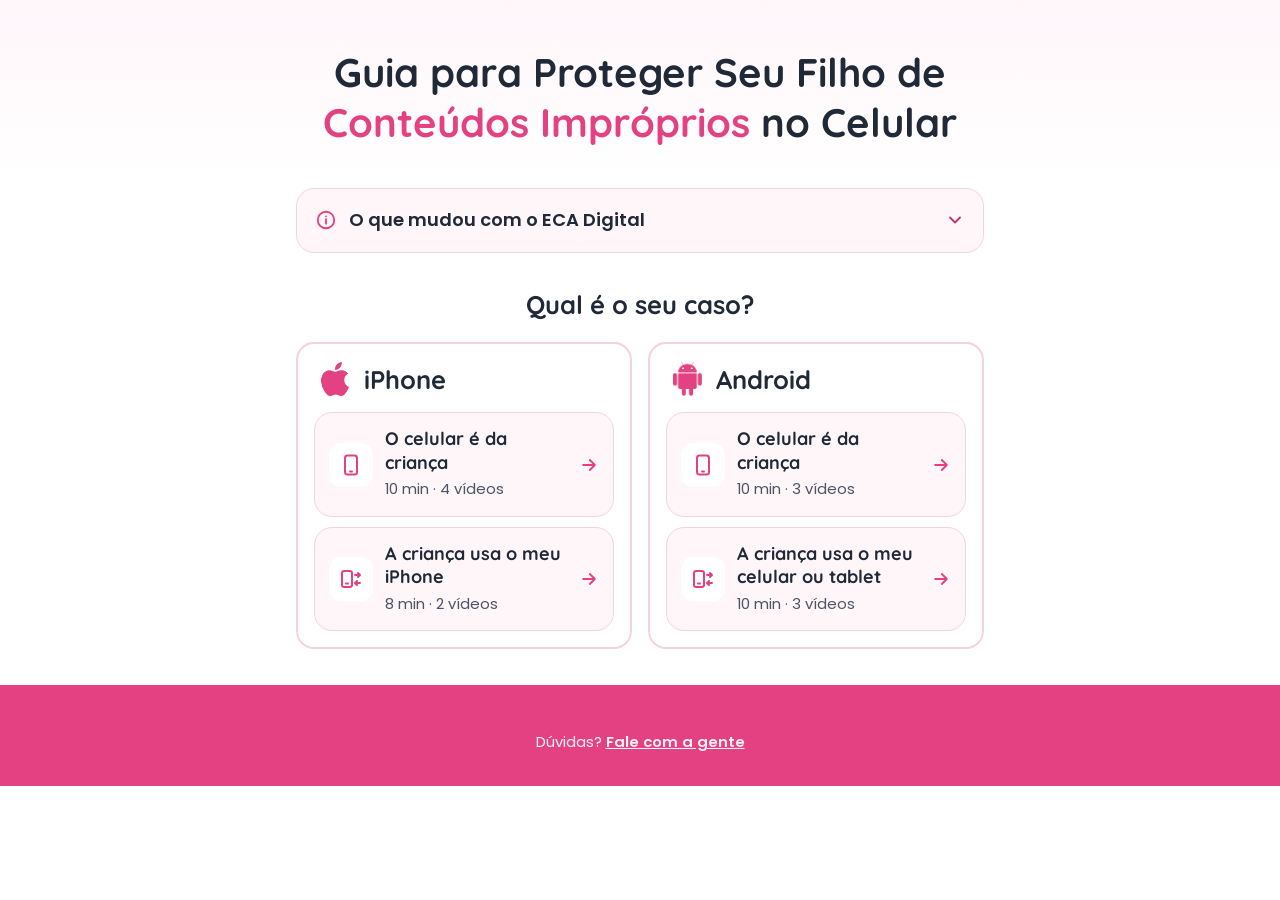
==== commit 3a5ec8cc: "Escolha por aparelho com ícones e extras ocultas" ====
--- a/index.html
+++ b/index.html
@@ -17,7 +17,7 @@
       href="https://fonts.googleapis.com/css2?family=Quicksand:wght@500;600;700&family=Poppins:wght@400;500;600&display=swap"
       rel="stylesheet"
     />
-    <link rel="stylesheet" href="styles.css?v=5" />
+    <link rel="stylesheet" href="styles.css?v=6" />
   </head>
 
   <body>
@@ -102,45 +102,68 @@
             <h2>Qual é o seu caso?</h2>
           </div>
 
-          <nav class="cenarios" aria-label="Cenários">
-            <a class="cenario-card" href="#iphone-crianca" aria-current="false">
-              <span class="feito-tag">Concluído</span>
-              <span class="aparelho"><svg aria-hidden="true"><use href="#i-celular" /></svg></span>
-              <span class="rotulo">iPhone</span>
-              <h3>Celular da criança</h3>
-              <span class="meta">10 min · 4 vídeos</span>
-            </a>
-            <a class="cenario-card" href="#iphone-emprestado" aria-current="false">
-              <span class="feito-tag">Concluído</span>
-              <span class="aparelho"><svg aria-hidden="true"><use href="#i-emprestado" /></svg></span>
-              <span class="rotulo">iPhone</span>
-              <h3>Celular dos pais emprestado</h3>
-              <span class="meta">8 min · 2 vídeos</span>
-            </a>
-            <a class="cenario-card" href="#android-crianca" aria-current="false">
-              <span class="feito-tag">Concluído</span>
-              <span class="aparelho"><svg aria-hidden="true"><use href="#i-celular" /></svg></span>
-              <span class="rotulo">Android</span>
-              <h3>Celular da criança</h3>
-              <span class="meta">10 min · 3 vídeos</span>
-            </a>
-            <a class="cenario-card" href="#android-emprestado" aria-current="false">
-              <span class="feito-tag">Concluído</span>
-              <span class="aparelho"><svg aria-hidden="true"><use href="#i-emprestado" /></svg></span>
-              <span class="rotulo">Android</span>
-              <h3>Celular ou tablet dos pais emprestado</h3>
-              <span class="meta">10 min · 3 vídeos</span>
-            </a>
-            <a class="cenario-card extras" href="#extras" aria-current="false">
-              <span class="feito-tag">Concluído</span>
-              <span class="aparelho"><svg aria-hidden="true"><use href="#i-escudo-mais" /></svg></span>
-              <div>
-                <span class="rotulo">Opcional</span>
-                <h3>Proteções extras</h3>
-                <span class="meta">20 min · 6 vídeos</span>
-              </div>
-            </a>
-          </nav>
+          <div class="plataformas">
+            <div class="plataforma-grupo">
+              <div class="plataforma-topo">
+                <span class="logo logo-apple" aria-hidden="true"></span>
+                <h3>iPhone</h3>
+              </div>
+              <a class="cenario-card opcao" href="#iphone-crianca" aria-current="false">
+                <span class="aparelho"><svg aria-hidden="true"><use href="#i-celular" /></svg></span>
+                <span class="opcao-texto">
+                  <strong>O celular é da criança</strong>
+                  <span class="meta">10 min · 4 vídeos</span>
+                </span>
+                <span class="feito-tag">Concluído</span>
+                <svg class="opcao-seta" aria-hidden="true"><use href="#i-direita" /></svg>
+              </a>
+              <a class="cenario-card opcao" href="#iphone-emprestado" aria-current="false">
+                <span class="aparelho"><svg aria-hidden="true"><use href="#i-emprestado" /></svg></span>
+                <span class="opcao-texto">
+                  <strong>A criança usa o meu iPhone</strong>
+                  <span class="meta">8 min · 2 vídeos</span>
+                </span>
+                <span class="feito-tag">Concluído</span>
+                <svg class="opcao-seta" aria-hidden="true"><use href="#i-direita" /></svg>
+              </a>
+            </div>
+
+            <div class="plataforma-grupo">
+              <div class="plataforma-topo">
+                <span class="logo logo-android" aria-hidden="true"></span>
+                <h3>Android</h3>
+              </div>
+              <a class="cenario-card opcao" href="#android-crianca" aria-current="false">
+                <span class="aparelho"><svg aria-hidden="true"><use href="#i-celular" /></svg></span>
+                <span class="opcao-texto">
+                  <strong>O celular é da criança</strong>
+                  <span class="meta">10 min · 3 vídeos</span>
+                </span>
+                <span class="feito-tag">Concluído</span>
+                <svg class="opcao-seta" aria-hidden="true"><use href="#i-direita" /></svg>
+              </a>
+              <a class="cenario-card opcao" href="#android-emprestado" aria-current="false">
+                <span class="aparelho"><svg aria-hidden="true"><use href="#i-emprestado" /></svg></span>
+                <span class="opcao-texto">
+                  <strong>A criança usa o meu celular ou tablet</strong>
+                  <span class="meta">10 min · 3 vídeos</span>
+                </span>
+                <span class="feito-tag">Concluído</span>
+                <svg class="opcao-seta" aria-hidden="true"><use href="#i-direita" /></svg>
+              </a>
+            </div>
+          </div>
+
+          <!-- Temporariamente fora do ar: Proteções extras -->
+          <a class="cenario-card extras" href="#extras" aria-current="false" hidden>
+            <span class="feito-tag">Concluído</span>
+            <span class="aparelho"><svg aria-hidden="true"><use href="#i-escudo-mais" /></svg></span>
+            <div>
+              <span class="rotulo">Opcional</span>
+              <h3>Proteções extras</h3>
+              <span class="meta">20 min · 6 vídeos</span>
+            </div>
+          </a>
         </div>
       </section>
 
@@ -149,7 +172,7 @@
         <div class="container">
           <div class="cenario-cabecalho">
             <a class="voltar" href="#escolha"><svg aria-hidden="true"><use href="#i-voltar" /></svg>Trocar cenário</a>
-            <p class="rotulo">iPhone</p>
+            <p class="rotulo"><span class="logo logo-apple" aria-hidden="true"></span>iPhone</p>
             <h2 id="t-c1">Celular da criança</h2>
           </div>
 
@@ -210,7 +233,7 @@
                   </ol>
                   <div class="aviso info">
                     <svg aria-hidden="true"><use href="#i-info" /></svg>
-                    <span>12 é a idade mínima do YouTube Kids. Apps para maiores continuam bloqueados.</span>
+                    <span>Por que 12? Com menos, o iPhone bloqueia o YouTube Kids. Apps para maiores de 12 continuam bloqueados.</span>
                   </div>
                   <button class="btn-feito" type="button" aria-pressed="false">
                     <svg aria-hidden="true"><use href="#i-check" /></svg><span class="txt">Marcar como feito</span>
@@ -283,7 +306,7 @@
             <h3>iPhone protegido!</h3>
           </div>
 
-          <div class="proximo">
+          <div class="proximo" hidden>
             <a class="btn" href="#extras">Ver proteções extras<svg aria-hidden="true"><use href="#i-direita" /></svg></a>
           </div>
         </div>
@@ -294,7 +317,7 @@
         <div class="container">
           <div class="cenario-cabecalho">
             <a class="voltar" href="#escolha"><svg aria-hidden="true"><use href="#i-voltar" /></svg>Trocar cenário</a>
-            <p class="rotulo">iPhone</p>
+            <p class="rotulo"><span class="logo logo-apple" aria-hidden="true"></span>iPhone</p>
             <h2 id="t-c2">Celular dos pais emprestado</h2>
           </div>
 
@@ -344,7 +367,7 @@
                 <h3>Travar a criança em um só app</h3>
               </div>
               <div class="tarefa-corpo">
-                <div class="video" data-video-id="" data-titulo="Travar a criança em um só app"></div>
+                <div class="video" data-video-id="ZUHA17PzDyU" data-titulo="Travar a criança em um só app"></div>
                 <div>
                   <div class="trilha"><span>Ajustes</span><i>›</i><span>Acessibilidade</span><i>›</i><span>Acesso Guiado</span></div>
                   <ol class="passos">
@@ -374,7 +397,7 @@
             <h3>Pronto para emprestar!</h3>
           </div>
 
-          <div class="proximo">
+          <div class="proximo" hidden>
             <a class="btn" href="#extras">Ver proteções extras<svg aria-hidden="true"><use href="#i-direita" /></svg></a>
           </div>
         </div>
@@ -385,7 +408,7 @@
         <div class="container">
           <div class="cenario-cabecalho">
             <a class="voltar" href="#escolha"><svg aria-hidden="true"><use href="#i-voltar" /></svg>Trocar cenário</a>
-            <p class="rotulo">Android</p>
+            <p class="rotulo"><span class="logo logo-android" aria-hidden="true"></span>Android</p>
             <h2 id="t-c3">Celular da criança</h2>
           </div>
 
@@ -415,6 +438,7 @@
                   <div class="trilha"><span>Configurações</span><i>›</i><span>Google</span><i>›</i><span>Controles da família</span></div>
                   <ol class="passos">
                     <li>No <strong>seu</strong> celular, baixe o <strong>Family Link</strong> e entre com a sua conta Google.</li>
+                    <li>O celular da criança está com e-mail de adulto? No Family Link, toque em <strong>Adicionar criança</strong> e, no celular dela, troque para a conta nova.</li>
                     <li>No celular da <strong>criança</strong>, toque em <strong>Vamos começar</strong> e escolha a conta dela.</li>
                     <li>Entre com a sua conta para aprovar e confirme.</li>
                   </ol>
@@ -495,7 +519,7 @@
             <h3>Android protegido!</h3>
           </div>
 
-          <div class="proximo">
+          <div class="proximo" hidden>
             <a class="btn" href="#extras">Ver proteções extras<svg aria-hidden="true"><use href="#i-direita" /></svg></a>
           </div>
         </div>
@@ -506,7 +530,7 @@
         <div class="container">
           <div class="cenario-cabecalho">
             <a class="voltar" href="#escolha"><svg aria-hidden="true"><use href="#i-voltar" /></svg>Trocar cenário</a>
-            <p class="rotulo">Android</p>
+            <p class="rotulo"><span class="logo logo-android" aria-hidden="true"></span>Android</p>
             <h2 id="t-c4">Celular ou tablet dos pais emprestado</h2>
           </div>
 
@@ -611,14 +635,14 @@
             <h3>Pronto para emprestar!</h3>
           </div>
 
-          <div class="proximo">
+          <div class="proximo" hidden>
             <a class="btn" href="#extras">Ver proteções extras<svg aria-hidden="true"><use href="#i-direita" /></svg></a>
           </div>
         </div>
       </section>
 
       <!-- PROTEÇÕES EXTRAS -->
-      <section class="cenario" id="extras" aria-labelledby="t-ex">
+      <section class="cenario" id="extras" aria-labelledby="t-ex" hidden>
         <div class="container">
           <div class="cenario-cabecalho">
             <a class="voltar" href="#escolha"><svg aria-hidden="true"><use href="#i-voltar" /></svg>Trocar cenário</a>
--- a/styles.css
+++ b/styles.css
@@ -966,3 +966,110 @@
 .indice a.bloqueada .ind-num {
   background: #c9ccd3;
 }
+
+/* ---------- Escolha por aparelho ---------- */
+
+[hidden] {
+  display: none !important;
+}
+
+.logo {
+  display: inline-block;
+  flex-shrink: 0;
+  background: var(--rosa);
+  -webkit-mask: center / contain no-repeat;
+  mask: center / contain no-repeat;
+}
+.logo-apple {
+  -webkit-mask-image: url("apple.png");
+  mask-image: url("apple.png");
+}
+.logo-android {
+  -webkit-mask-image: url("android.png");
+  mask-image: url("android.png");
+}
+
+.plataformas {
+  display: grid;
+  gap: 16px;
+}
+@media (min-width: 680px) {
+  .plataformas {
+    grid-template-columns: 1fr 1fr;
+    align-items: start;
+  }
+}
+
+.plataforma-grupo {
+  border: 2px solid var(--borda);
+  border-radius: var(--raio);
+  background: var(--branco);
+  padding: 16px;
+  display: grid;
+  gap: 10px;
+}
+.plataforma-topo {
+  display: flex;
+  align-items: center;
+  gap: 12px;
+  padding: 2px 4px 6px;
+}
+.plataforma-topo .logo {
+  width: 34px;
+  height: 34px;
+}
+.plataforma-topo h3 {
+  font-size: 1.5rem;
+  font-weight: 700;
+  color: var(--texto);
+}
+
+.cenario-card.opcao {
+  flex-direction: row;
+  align-items: center;
+  gap: 12px;
+  padding: 14px;
+  border-width: 1px;
+  background: var(--rosa-suave);
+}
+.cenario-card.opcao .aparelho {
+  margin: 0;
+  flex-shrink: 0;
+  background: var(--branco);
+}
+.opcao-texto {
+  flex: 1;
+  display: grid;
+  gap: 2px;
+  min-width: 0;
+}
+.opcao-texto strong {
+  font-family: "Quicksand", sans-serif;
+  font-weight: 700;
+  font-size: 1.0625rem;
+  line-height: 1.3;
+}
+.cenario-card.opcao .meta {
+  margin: 0;
+  padding: 0;
+}
+.cenario-card.opcao .feito-tag {
+  position: static;
+}
+.opcao-seta {
+  width: 20px;
+  height: 20px;
+  color: var(--rosa);
+  flex-shrink: 0;
+}
+
+/* Logo no cabeçalho do cenário */
+.cenario-cabecalho .rotulo {
+  display: flex;
+  align-items: center;
+  gap: 8px;
+}
+.cenario-cabecalho .rotulo .logo {
+  width: 20px;
+  height: 20px;
+}
